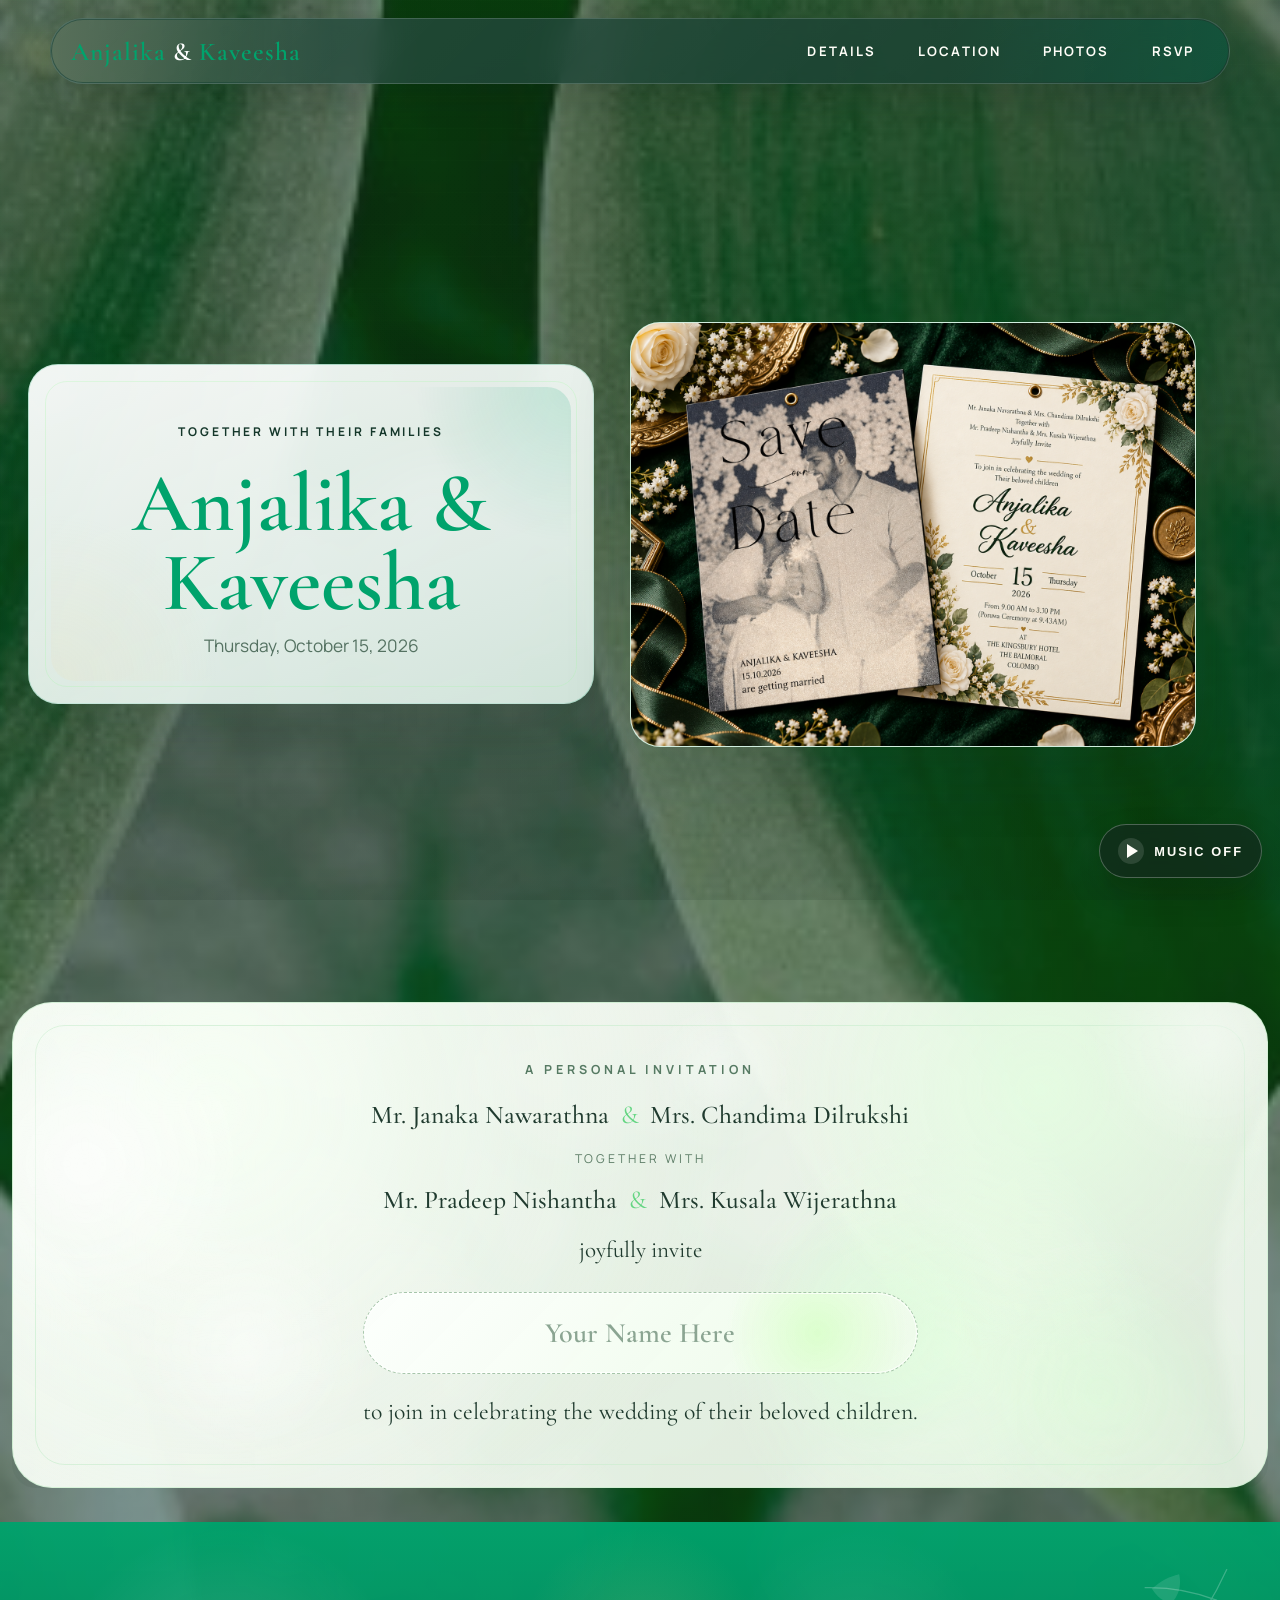
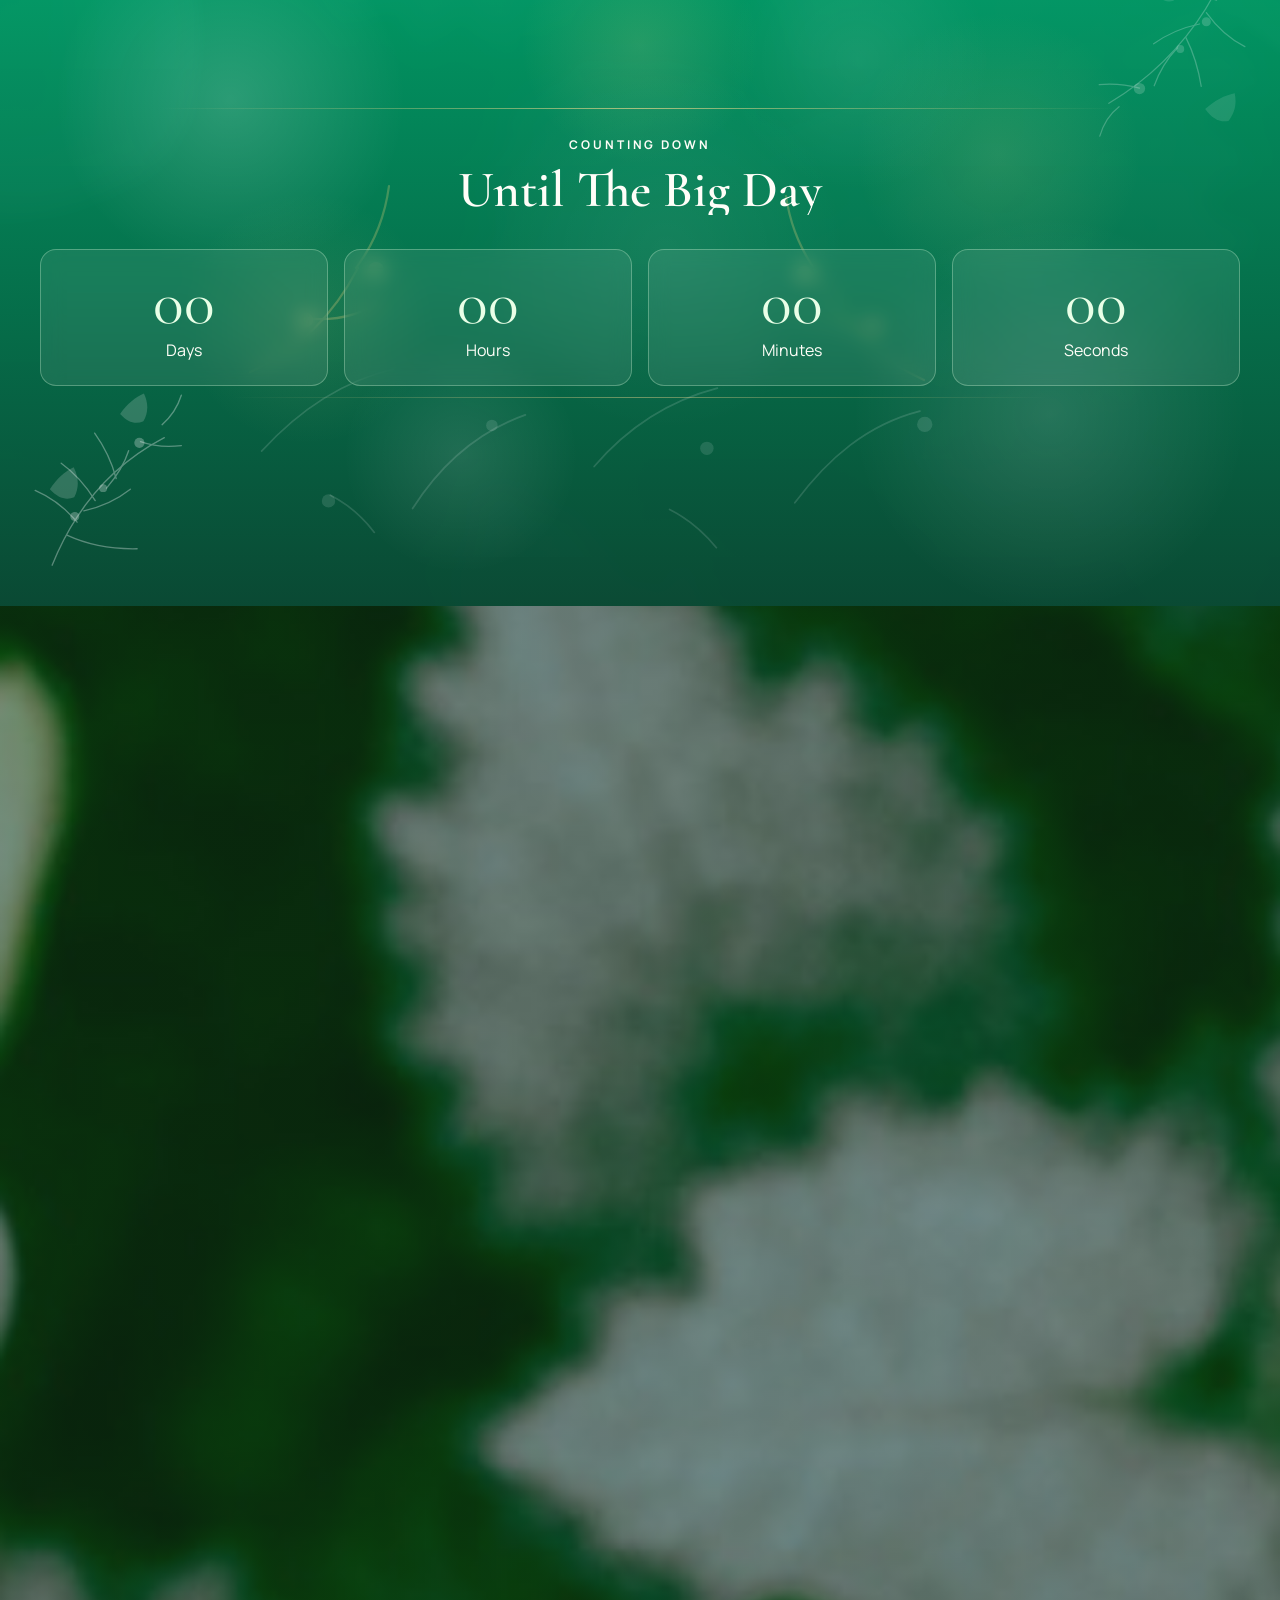
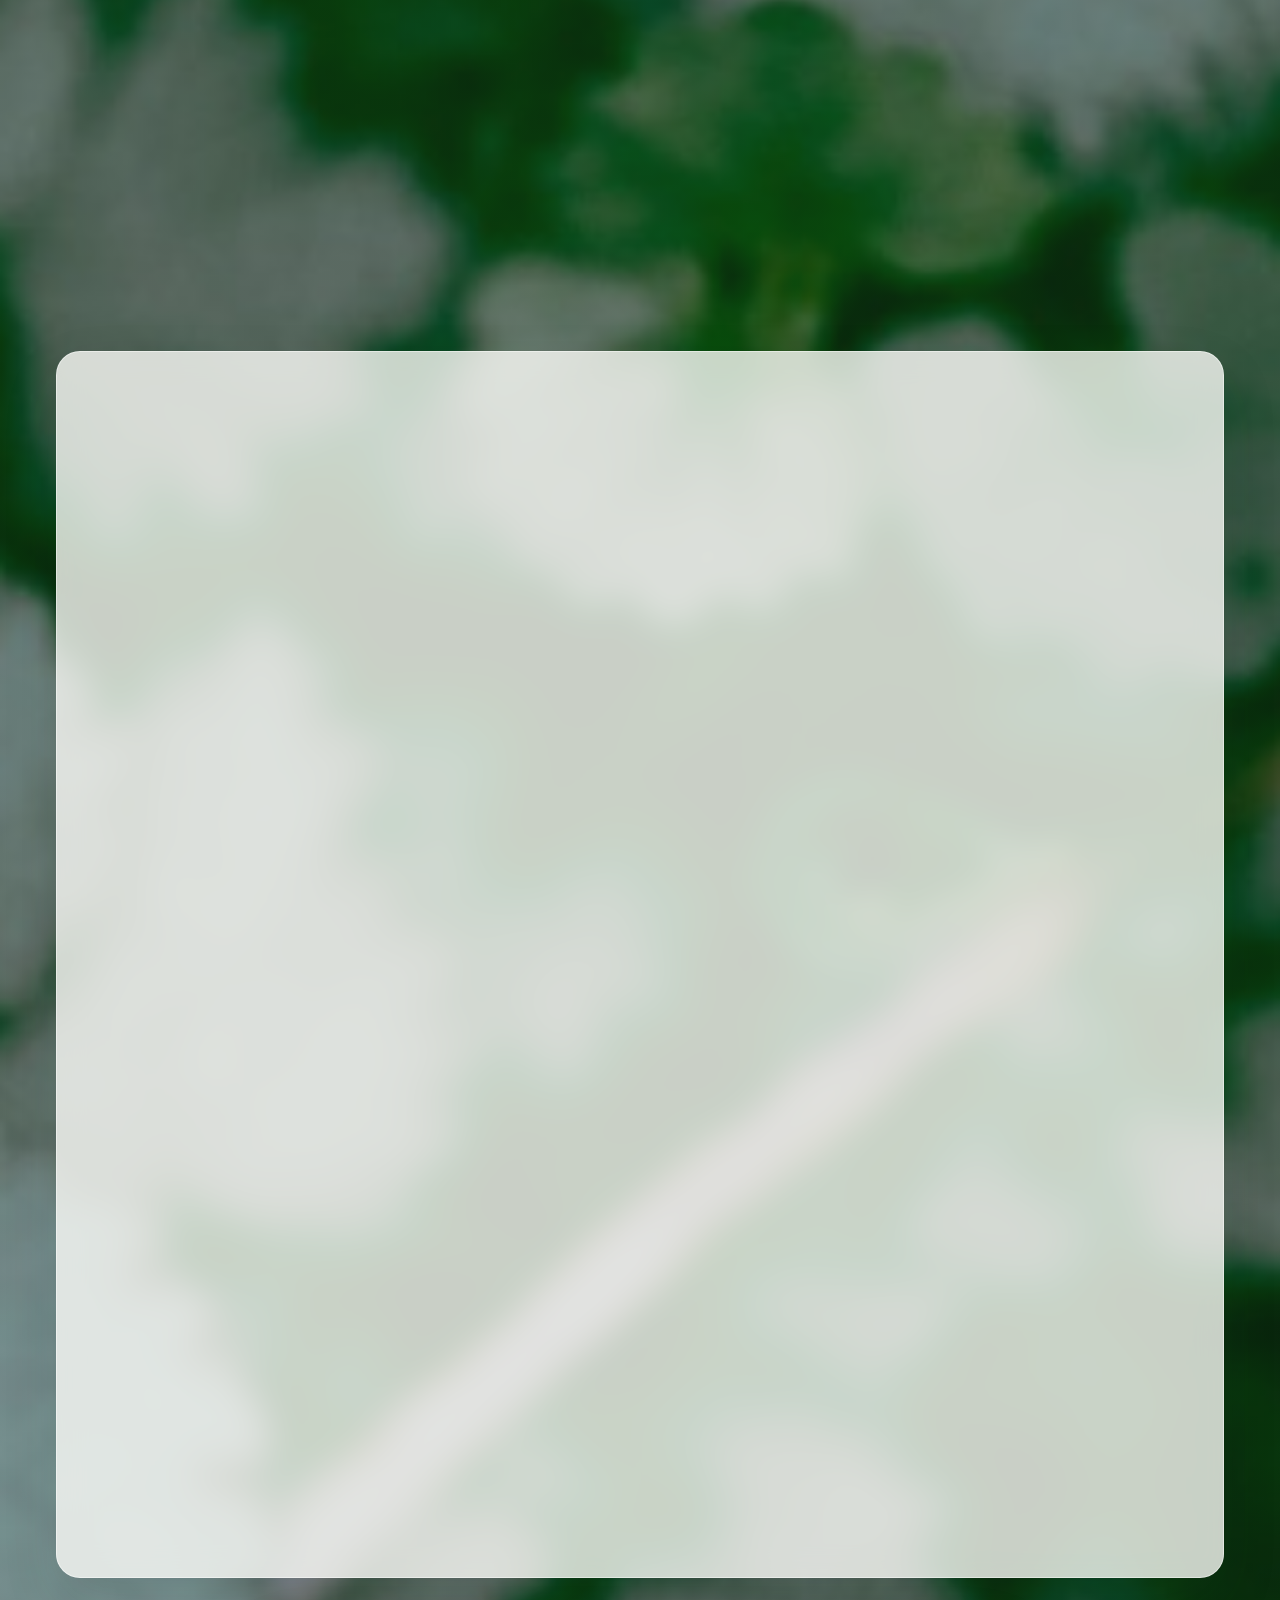
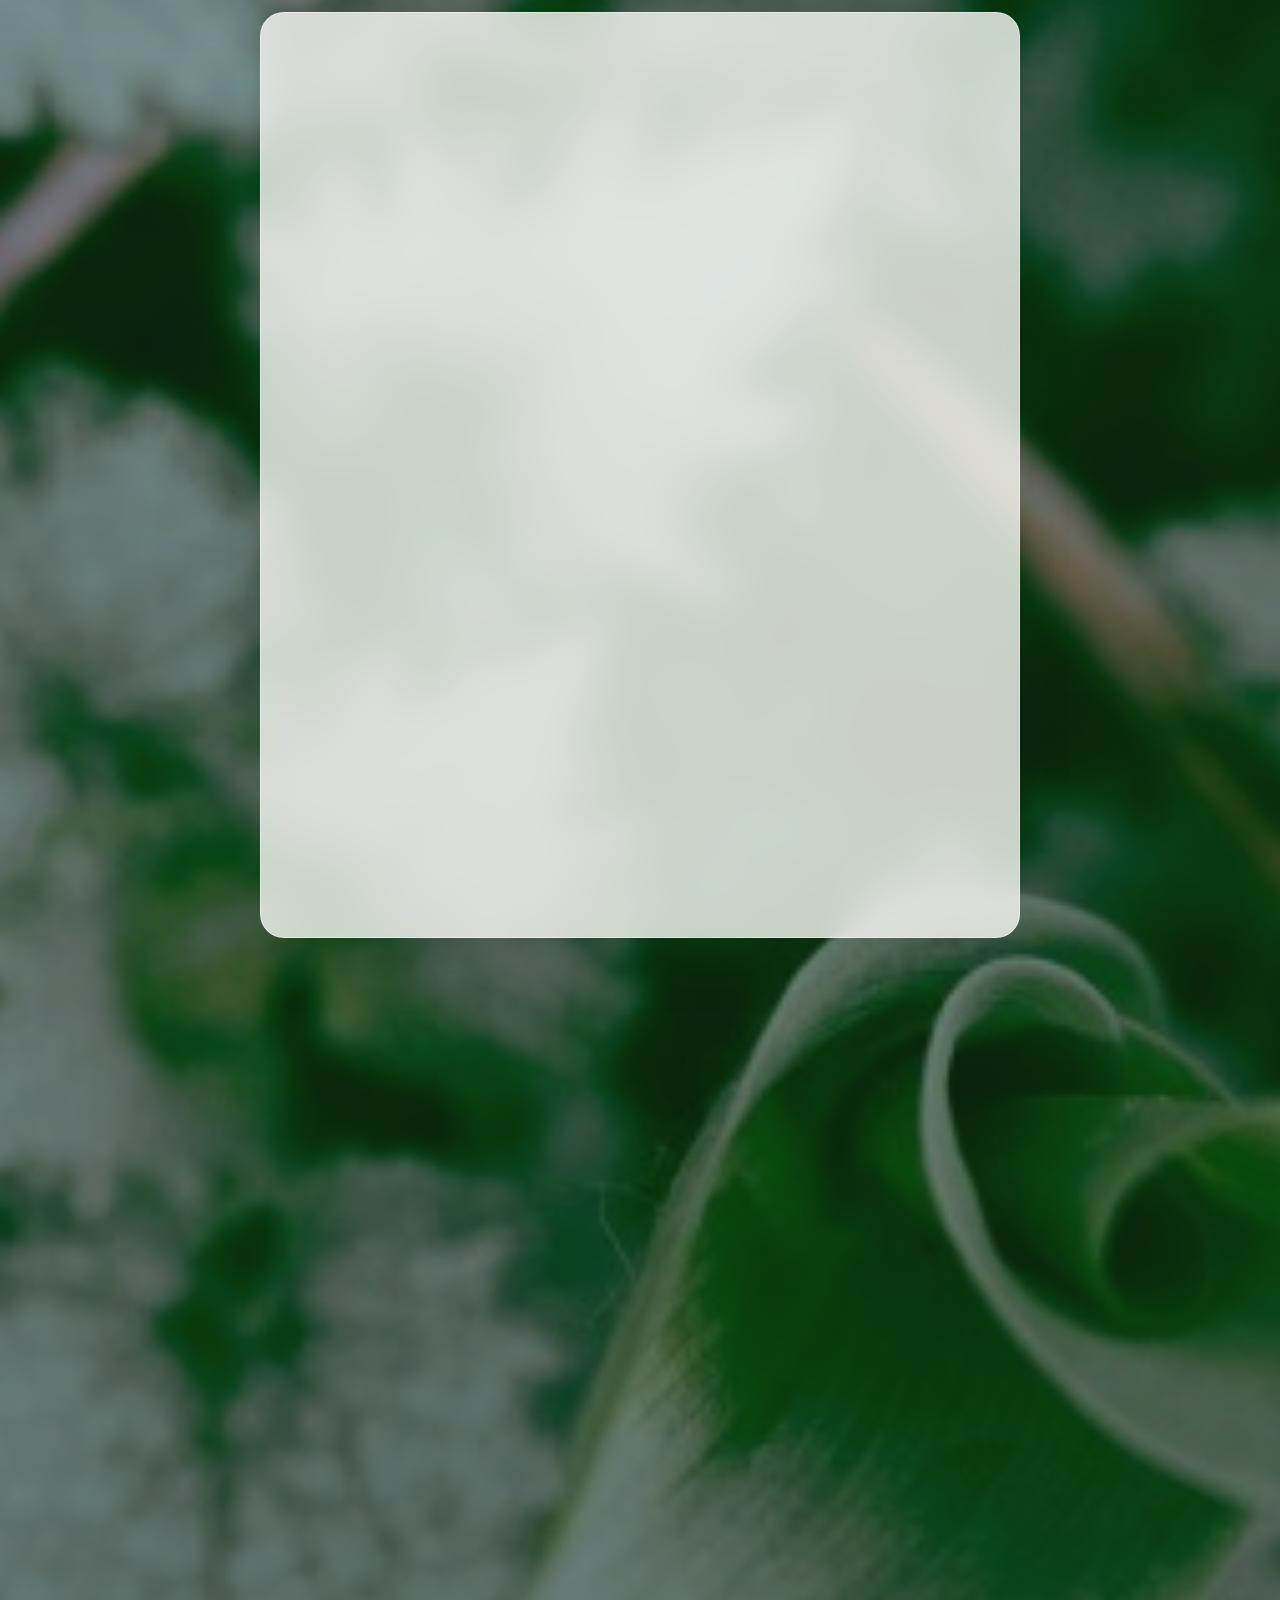
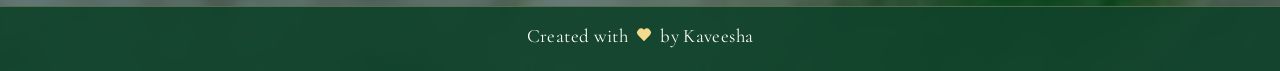
==== details.html @ 8e3ff225 "Replace top invitation card image" ====
<!DOCTYPE html>
<html lang="en">
  <head>
    <meta charset="UTF-8" />
    <meta name="viewport" content="width=device-width, initial-scale=1.0" />
    <title>Wedding Details</title>
    <meta
      name="description"
      content="Wedding invitation details including event schedule, story, gallery, and RSVP."
    />
    <link rel="preconnect" href="https://fonts.googleapis.com" />
    <link rel="preconnect" href="https://fonts.gstatic.com" crossorigin />
    <link
      href="https://fonts.googleapis.com/css2?family=Cinzel:wght@400;500;600;700&family=Cormorant+Garamond:wght@400;500;600;700&family=Manrope:wght@400;500;600;700&display=swap"
      rel="stylesheet"
    />
    <link rel="stylesheet" href="styles.css?v=20260831b" />
  </head>
  <body class="details-page">
    <div class="petal-shower" id="petal-shower" aria-hidden="true"></div>

    <audio id="wedding-music" loop preload="metadata">
      <source src="wedding-music.mp3.mp3" type="audio/mpeg" />
    </audio>

    <button class="music-toggle" id="music-toggle" type="button" aria-label="Pause wedding music" aria-pressed="true">
      <span class="music-toggle__icon" aria-hidden="true"></span>
      <span class="music-toggle__text">Music On</span>
    </button>

    <nav class="details-nav" aria-label="Wedding invitation sections">
      <a class="details-nav__brand" href="#top">Anjalika <span>&</span> Kaveesha</a>
      <div class="details-nav__links">
        <a href="#events">Details</a>
        <a href="#location">Location</a>
        <a href="#gallery">Photos</a>
        <a href="#rsvp">RSVP</a>
      </div>
    </nav>

    <div class="page-shell">
      <section class="section section--top section--split-hero is-visible" id="top">
        <div class="split-hero__content split-hero__panel">
          <p class="section-heading__label">Together with their families</p>
          <h1 class="split-hero__names">Anjalika <span>&</span> Kaveesha</h1>
          <p class="split-hero__date">Thursday, October 15, 2026</p>
        </div>
        <div class="split-hero__image-wrap split-hero__panel">
            <img
            class="split-hero__image"
            src="top-invitation-card.png"
            alt="Save-the-date and wedding invitation cards for Anjalika and Kaveesha"
            width="1200"
            height="721"
            fetchpriority="high"
            decoding="async"
          />
        </div>
      </section>

      <section class="section invitation-dedication">
        <div class="invitation-dedication__frame">
          <div class="invitation-dedication__ornament invitation-dedication__ornament--top" aria-hidden="true"></div>
          <div class="invitation-dedication__ornament invitation-dedication__ornament--bottom" aria-hidden="true"></div>

          <div class="invitation-dedication__copy">
            <p class="invitation-dedication__eyebrow">A Personal Invitation</p>
            <p class="invitation-dedication__text">
              <span class="invitation-dedication__host-line">
                <span class="invitation-dedication__hosts">Mr. Janaka Nawarathna</span>
                <span class="invitation-dedication__connector">&</span>
                <span class="invitation-dedication__hosts">Mrs. Chandima Dilrukshi</span>
              </span>
              <span class="invitation-dedication__together">together with</span>
              <span class="invitation-dedication__host-line">
                <span class="invitation-dedication__hosts">Mr. Pradeep Nishantha</span>
                <span class="invitation-dedication__connector">&</span>
                <span class="invitation-dedication__hosts">Mrs. Kusala Wijerathna</span>
              </span>
              <span class="invitation-dedication__invite-line">joyfully invite</span>
            </p>

            <div class="invitation-dedication__guest-wrap">
              <span class="invitation-dedication__guest-name" id="personalized-guest-name">Your Name Here</span>
            </div>

            <p class="invitation-dedication__text invitation-dedication__text--closing">
              to join in celebrating the wedding of their beloved children.
            </p>
          </div>

          <div class="invitation-dedication__tool" id="guest-link-tool" hidden>
            <div class="invitation-dedication__tool-head">
              <span class="invitation-dedication__tool-mark" aria-hidden="true"></span>
              <label class="invitation-dedication__label" for="guest-link-name">Guest name for this link</label>
            </div>
            <p class="invitation-dedication__tool-intro">
              Create one guest link at a time. Each person can receive a different private link with only their own name showing.
            </p>
            <div class="invitation-dedication__tool-tags" aria-hidden="true">
              <span class="invitation-dedication__tool-tag">Private link</span>
              <span class="invitation-dedication__tool-tag">One guest at a time</span>
            </div>
            <div class="invitation-dedication__controls">
              <input
                class="invitation-dedication__input"
                id="guest-link-name"
                name="guest-link-name"
                type="text"
                placeholder="Type guest name"
                autocomplete="off"
              />
              <button class="button button--primary invitation-dedication__button" id="copy-guest-message" type="button">
                Copy Invitation Message
              </button>
              <button class="button button--secondary invitation-dedication__button" id="copy-guest-link" type="button">
                Copy Link Only
              </button>
            </div>
            <p class="invitation-dedication__hint">
              Type a guest name, then use Copy Invitation Message to copy the full ready-to-send message with their personal link.
            </p>
            <div class="invitation-dedication__message-preview">
              <label class="invitation-dedication__preview-label" for="guest-message-preview">Message preview</label>
              <textarea
                class="invitation-dedication__preview"
                id="guest-message-preview"
                readonly
                aria-label="Personalized invitation message preview"
              ></textarea>
            </div>
            <p class="invitation-dedication__status" id="guest-link-status" aria-live="polite"></p>
          </div>
        </div>
      </section>

      <section class="countdown" aria-labelledby="countdown-title">
        <div class="countdown__inner">
          <div class="section-heading section-heading--light">
            <p class="section-heading__label">Counting Down</p>
            <h2 id="countdown-title">Until The Big Day</h2>
          </div>
          <div class="countdown__grid" id="countdown" aria-live="polite">
            <div class="countdown__item">
              <span class="countdown__value" data-unit="days">00</span>
              <span class="countdown__label">Days</span>
            </div>
            <div class="countdown__item">
              <span class="countdown__value" data-unit="hours">00</span>
              <span class="countdown__label">Hours</span>
            </div>
            <div class="countdown__item">
              <span class="countdown__value" data-unit="minutes">00</span>
              <span class="countdown__label">Minutes</span>
            </div>
            <div class="countdown__item">
              <span class="countdown__value" data-unit="seconds">00</span>
              <span class="countdown__label">Seconds</span>
            </div>
          </div>
        </div>
      </section>

      <main>
        <section class="section details-spotlight" id="events">
          <div class="details-spotlight__inner">
            <h2 class="details-spotlight__title"><span>The</span> Details</h2>
            <div class="details-spotlight__ornament" aria-hidden="true">
              <span></span>
            </div>
            <div class="details-spotlight__shape">
              <div class="details-spotlight__icon" aria-hidden="true"><span></span><span></span></div>
              <p class="details-spotlight__label">Poruwa Ceremony</p>
              <p class="details-spotlight__time">9.43 am</p>
              <div class="details-spotlight__divider" aria-hidden="true"></div>
              <p class="details-spotlight__venue">Kingsbury Hotel</p>
            </div>
          </div>
        </section>

        <section class="section save-date" aria-labelledby="save-date-title">
          <details class="save-date__card" open>
            <summary class="save-date__summary">
              <div class="save-date__summary-main">
                <span class="save-date__summary-icon" aria-hidden="true"><span></span></span>
                <div>
                  <h2 class="save-date__title" id="save-date-title">Save Our Date</h2>
                  <p class="save-date__subtitle">Add the wedding to your calendar</p>
                </div>
              </div>
              <span class="save-date__caret" aria-hidden="true"></span>
            </summary>
            <div class="save-date__links">
              <a
                class="save-date__link"
                href="https://calendar.google.com/calendar/render?action=TEMPLATE&text=Anjalika+%26+Kaveesha+Wedding+-+Poruwa+Ceremony&dates=20261015T041300Z%2F20261015T061300Z&details=Poruwa+Ceremony+for+Anjalika+%26+Kaveesha&location=The+Kingsbury+Hotel%2C+Colombo"
                target="_blank"
                rel="noreferrer"
              >
                <span class="save-date__link-text">Google Calendar</span>
                <span class="save-date__arrow" aria-hidden="true"></span>
              </a>
              <a class="save-date__link" href="wedding-invitation.ics" download>
                <span class="save-date__link-text">Apple Calendar / Outlook</span>
                <span class="save-date__arrow" aria-hidden="true"></span>
              </a>
            </div>
          </details>
        </section>

        <section class="section location-section" id="location">
          <div class="location-section__inner">
            <p class="location-section__eyebrow">How To Find Us</p>
            <h2 class="location-section__title"><span>The</span> Location</h2>
            <div class="location-section__ornament" aria-hidden="true"><span></span></div>
            <div class="location-section__grid">
              <article class="location-card">
                <div class="location-card__icon" aria-hidden="true"></div>
                <div class="location-card__content">
                  <p class="location-card__label">Venue</p>
                  <h3 class="location-card__name">The Kingsbury Hotel</h3>
                  <p class="location-card__address">48 Janadhipathi Mawatha, Colombo 00100, Sri Lanka</p>
                </div>
              </article>
              <div class="location-map">
                <iframe
                  title="The Kingsbury Hotel map"
                  src="https://www.google.com/maps?q=The+Kingsbury+Hotel+Colombo&z=15&output=embed"
                  loading="lazy"
                  referrerpolicy="no-referrer-when-downgrade"
                ></iframe>
              </div>
            </div>
            <div class="location-section__actions">
              <a class="location-section__button" href="https://maps.google.com/?q=The+Kingsbury+Hotel+Colombo" target="_blank" rel="noreferrer">Open In Maps</a>
            </div>
          </div>
        </section>

        <section class="section gallery" id="gallery">
          <div class="section-heading">
            <p class="section-heading__label">Photo Moments</p>
            <h2>Memories We Love</h2>
          </div>
          <div class="gallery-slider" data-gallery-slider role="region" aria-roledescription="carousel" aria-label="Memories We Love">
            <div class="gallery-slider__viewport" tabindex="0" role="button" aria-label="Next photo. Swipe or drag to browse, or use the arrow keys.">
              <div class="gallery-slider__track" data-gallery-track>
                <figure class="gallery-slide is-active">
                  <img class="gallery-slide__image" draggable="false" src="slideshow-01-proposal.jpeg" alt="The couple at their proposal beneath a flower arch" loading="lazy" decoding="async" />
                </figure>
                <figure class="gallery-slide">
                  <img class="gallery-slide__image" draggable="false" src="slideshow-02-proposal.jpeg" alt="The couple embracing beneath a flower arch" loading="lazy" decoding="async" />
                </figure>
                <figure class="gallery-slide">
                  <img class="gallery-slide__image" draggable="false" src="slideshow-03-car.jpeg" alt="The couple holding a wedding newspaper beside a sports car" loading="lazy" decoding="async" />
                </figure>
                <figure class="gallery-slide">
                  <img class="gallery-slide__image" draggable="false" src="slideshow-04-car.jpeg" alt="The couple walking together in front of a sports car" loading="lazy" decoding="async" />
                </figure>
                <figure class="gallery-slide">
                  <img class="gallery-slide__image" draggable="false" src="slideshow-05-car.jpeg" alt="The couple beside a sports car by the waterfront" loading="lazy" decoding="async" />
                </figure>
                <figure class="gallery-slide">
                  <img class="gallery-slide__image" draggable="false" src="slideshow-06-car.jpeg" alt="The couple posing beside a sports car with its doors open" loading="lazy" decoding="async" />
                </figure>
                <figure class="gallery-slide">
                  <img class="gallery-slide__image" draggable="false" src="slideshow-07-car.jpeg" alt="The couple reading their wedding newspaper in front of a sports car" loading="lazy" decoding="async" />
                </figure>
                <figure class="gallery-slide">
                  <img class="gallery-slide__image" draggable="false" src="slideshow-08-car.jpeg" alt="The couple posing in front of a sports car" loading="lazy" decoding="async" />
                </figure>
                <figure class="gallery-slide">
                  <img class="gallery-slide__image" draggable="false" src="slideshow-09-car.jpeg" alt="The couple walking hand in hand beside a sports car" loading="lazy" decoding="async" />
                </figure>
                <figure class="gallery-slide">
                  <img class="gallery-slide__image" draggable="false" src="slideshow-10-beach.jpeg" alt="The couple embracing on the beach" loading="lazy" decoding="async" />
                </figure>
                <figure class="gallery-slide">
                  <img class="gallery-slide__image" draggable="false" src="slideshow-11-beach.jpeg" alt="The couple relaxing together at a beach picnic" loading="lazy" decoding="async" />
                </figure>
                <figure class="gallery-slide">
                  <img class="gallery-slide__image" draggable="false" src="slideshow-12-beach.jpeg" alt="The couple holding sparklers on the beach at night" loading="lazy" decoding="async" />
                </figure>
                <figure class="gallery-slide">
                  <img class="gallery-slide__image" draggable="false" src="slideshow-13-beach.jpeg" alt="The couple holding sparklers together at night" loading="lazy" decoding="async" />
                </figure>
                <figure class="gallery-slide">
                  <img class="gallery-slide__image" draggable="false" src="slideshow-14-beach.jpeg" alt="The couple smiling beside the sea" loading="lazy" decoding="async" />
                </figure>
                <figure class="gallery-slide">
                  <img class="gallery-slide__image" draggable="false" src="slideshow-15-beach.jpeg" alt="The couple sharing a kiss with sparklers" loading="lazy" decoding="async" />
                </figure>
                <figure class="gallery-slide">
                  <img class="gallery-slide__image" draggable="false" src="slideshow-16-beach.jpeg" alt="The couple relaxing together at a beach picnic" loading="lazy" decoding="async" />
                </figure>
                <figure class="gallery-slide">
                  <img class="gallery-slide__image" draggable="false" src="slideshow-17-beach.jpeg" alt="The couple holding sparklers on the beach at night" loading="lazy" decoding="async" />
                </figure>
                <figure class="gallery-slide">
                  <img class="gallery-slide__image" draggable="false" src="slideshow-18-beach.jpeg" alt="The couple holding sparklers together at night" loading="lazy" decoding="async" />
                </figure>
                <figure class="gallery-slide">
                  <img class="gallery-slide__image" draggable="false" src="slideshow-19-beach.jpeg" alt="The couple sharing a kiss with sparklers" loading="lazy" decoding="async" />
                </figure>
              </div>
            </div>
            <button class="gallery-slider__playback" type="button" data-gallery-playback>Pause slideshow</button>
            <div class="gallery-slider__dots" aria-label="Slideshow navigation">
              <button class="gallery-slider__dot is-active" type="button" aria-label="Go to photo 1" aria-current="true" data-gallery-dot="0"></button>
              <button class="gallery-slider__dot" type="button" aria-label="Go to photo 2" data-gallery-dot="1"></button>
              <button class="gallery-slider__dot" type="button" aria-label="Go to photo 3" data-gallery-dot="2"></button>
              <button class="gallery-slider__dot" type="button" aria-label="Go to photo 4" data-gallery-dot="3"></button>
              <button class="gallery-slider__dot" type="button" aria-label="Go to photo 5" data-gallery-dot="4"></button>
              <button class="gallery-slider__dot" type="button" aria-label="Go to photo 6" data-gallery-dot="5"></button>
              <button class="gallery-slider__dot" type="button" aria-label="Go to photo 7" data-gallery-dot="6"></button>
              <button class="gallery-slider__dot" type="button" aria-label="Go to photo 8" data-gallery-dot="7"></button>
              <button class="gallery-slider__dot" type="button" aria-label="Go to photo 9" data-gallery-dot="8"></button>
              <button class="gallery-slider__dot" type="button" aria-label="Go to photo 10" data-gallery-dot="9"></button>
              <button class="gallery-slider__dot" type="button" aria-label="Go to photo 11" data-gallery-dot="10"></button>
              <button class="gallery-slider__dot" type="button" aria-label="Go to photo 12" data-gallery-dot="11"></button>
              <button class="gallery-slider__dot" type="button" aria-label="Go to photo 13" data-gallery-dot="12"></button>
              <button class="gallery-slider__dot" type="button" aria-label="Go to photo 14" data-gallery-dot="13"></button>
              <button class="gallery-slider__dot" type="button" aria-label="Go to photo 15" data-gallery-dot="14"></button>
              <button class="gallery-slider__dot" type="button" aria-label="Go to photo 16" data-gallery-dot="15"></button>
              <button class="gallery-slider__dot" type="button" aria-label="Go to photo 17" data-gallery-dot="16"></button>
              <button class="gallery-slider__dot" type="button" aria-label="Go to photo 18" data-gallery-dot="17"></button>
              <button class="gallery-slider__dot" type="button" aria-label="Go to photo 19" data-gallery-dot="18"></button>
            </div>
          </div>
        </section>

        <section class="section rsvp" id="rsvp">
          <div class="section-heading">
            <p class="section-heading__label">RSVP</p>
            <h2>Will You Be There?</h2>
          </div>
          <p class="rsvp__text">
            Kindly RSVP by <strong>24th</strong> September 2026 to confirm your attendance. Your response will be
            sent to our RSVP inbox.
          </p>
          <form class="rsvp-form" id="rsvp-form">
            <div class="rsvp-form__field">
              <label class="rsvp-form__label" for="guest-name">Your Name</label>
              <input class="rsvp-form__input" id="guest-name" name="name" type="text" inputmode="text" autocomplete="name" pattern="[A-Za-z\s'.-]+" required />
            </div>

            <fieldset class="rsvp-form__field rsvp-form__field--choice">
              <legend class="rsvp-form__label">Will you attend?</legend>
              <div class="rsvp-form__choices">
                <label class="rsvp-form__choice">
                  <input type="radio" name="attendance" value="Yes" required />
                  <span>Yes, I will attend</span>
                </label>
                <label class="rsvp-form__choice">
                  <input type="radio" name="attendance" value="No" />
                  <span>No, I cannot attend</span>
                </label>
              </div>
            </fieldset>

            <div class="rsvp-form__field">
              <label class="rsvp-form__label" for="guest-phone">Phone Number</label>
              <input class="rsvp-form__input" id="guest-phone" name="phone" type="number" inputmode="numeric" />
            </div>

            <div class="rsvp-form__field">
              <label class="rsvp-form__label" for="guest-note">Message</label>
              <textarea class="rsvp-form__input rsvp-form__textarea" id="guest-note" name="message" rows="4"></textarea>
            </div>

            <div class="rsvp__actions">
              <button class="button button--primary" type="submit">Send RSVP</button>
              <a class="button button--secondary" href="https://maps.google.com/?q=The+Kingsbury+Hotel+Colombo">View Location</a>
            </div>

            <p class="rsvp-form__status" id="rsvp-status" aria-live="polite"></p>
          </form>
        </section>

        <section class="section final-note" id="thank-you">
          <div class="final-note__card">
            <div class="final-note__heart" aria-hidden="true"></div>
            <h2 class="final-note__title">Thank you</h2>
            <p class="final-note__subtitle">we cannot wait to celebrate with you</p>
            <p class="final-note__text">See you on the big day.</p>
            <p class="final-note__text final-note__text--soft">
              Come back nearer the day, your table will appear right here once the hosts finalise the seating.
            </p>
          </div>
        </section>
      </main>
    </div>

    <footer class="site-footer">
      <p class="site-footer__text">Created with <span class="site-footer__heart" aria-hidden="true"></span> by Kaveesha</p>
    </footer>

    <script src="script.js?v=20260831b"></script>
  </body>
</html>
---- styles.css ----
:root {
  --bg: #eef8f1;
  --surface: rgba(250, 255, 251, 0.88);
  --surface-strong: #fdfffd;
  --text: #14372a;
  --muted: #557262;
  --accent: #00a36c;
  --accent-deep: #007c52;
  --green: #00a36c;
  --green-soft: #d7f4e8;
  --gold-soft: #f3ddad;
  --line: rgba(20, 55, 42, 0.12);
  --shadow: 0 26px 72px rgba(21, 60, 44, 0.12);
  --radius-lg: 32px;
  --radius-md: 24px;
  --radius-sm: 16px;
}

* {
  box-sizing: border-box;
}

html {
  scroll-behavior: smooth;
}

body {
  margin: 0;
  font-family: "Manrope", sans-serif;
  color: var(--text);
  background:
    radial-gradient(circle at top, rgba(255, 255, 255, 0.92), transparent 30%),
    linear-gradient(180deg, #f8fffb 0%, #e2f5ea 42%, #eef8f1 100%);
}

body.landing-page {
  min-height: 100svh;
  overflow: hidden;
}

.details-page {
  background:
    linear-gradient(rgba(26, 63, 38, 0.34), rgba(18, 42, 26, 0.46)),
    url("details-background-optimized.jpg") center center / cover no-repeat;
}

img {
  max-width: 100%;
  height: auto;
}

body::before {
  content: "";
  position: fixed;
  inset: 0;
  pointer-events: none;
  background-image:
    linear-gradient(rgba(152, 251, 152, 0.08) 1px, transparent 1px),
    linear-gradient(90deg, rgba(49, 95, 68, 0.05) 1px, transparent 1px);
  background-size: 32px 32px;
  mask-image: linear-gradient(180deg, rgba(0, 0, 0, 0.2), rgba(0, 0, 0, 0));
}

.details-page::after {
  content: "";
  position: fixed;
  inset: 0;
  pointer-events: none;
  background: linear-gradient(180deg, rgba(12, 24, 18, 0.18), rgba(12, 24, 18, 0.1));
  z-index: 0;
}

.invitation-transition {
  position: absolute;
  inset: 0;
  pointer-events: none;
  overflow: hidden;
  z-index: 4;
  background:
    radial-gradient(circle at 50% 76%, rgba(255, 241, 214, 0.18), transparent 18%),
    radial-gradient(circle at 18% 18%, rgba(197, 229, 255, 0.16), transparent 30%),
    radial-gradient(circle at 82% 14%, rgba(158, 210, 255, 0.14), transparent 28%),
    linear-gradient(180deg, rgba(255, 255, 255, 0.03), rgba(183, 214, 241, 0.16));
}

.invitation-transition[hidden] {
  display: none;
}

.invitation-transition.is-active {
  animation: invitationTransitionGlow 1.5s ease-out both;
}

.invitation-transition__bloom {
  position: absolute;
  border-radius: 999px;
  opacity: 0;
  transform: translate(-50%, -50%) scale(0.25);
  background:
    radial-gradient(circle, rgba(255, 255, 255, 0.92) 0%, rgba(254, 237, 198, 0.65) 22%, rgba(174, 217, 255, 0.38) 48%, rgba(132, 191, 245, 0.14) 68%, transparent 100%);
  box-shadow: 0 0 24px rgba(255, 236, 203, 0.18);
  mix-blend-mode: screen;
  animation: invitationBloom 1.2s cubic-bezier(0.2, 0.72, 0.2, 1) forwards;
}

.invitation-transition__sparkle {
  position: absolute;
  border-radius: 999px;
  opacity: 0;
  transform: translate(-50%, -50%) scale(0.4);
  background:
    radial-gradient(circle, rgba(255, 255, 255, 0.98) 0%, rgba(234, 246, 255, 0.9) 34%, rgba(170, 217, 255, 0.32) 72%, transparent 100%);
  box-shadow:
    0 0 12px rgba(255, 255, 255, 0.55),
    0 0 20px rgba(169, 214, 255, 0.32);
  animation: invitationSparkle 1.18s cubic-bezier(0.22, 0.74, 0.28, 1) forwards;
}

.invitation-transition__sparkle::before,
.invitation-transition__sparkle::after {
  content: "";
  position: absolute;
  left: 50%;
  top: 50%;
  border-radius: 999px;
  background: rgba(255, 255, 255, 0.86);
  transform: translate(-50%, -50%);
}

.invitation-transition__sparkle::before {
  width: 180%;
  height: 18%;
}

.invitation-transition__sparkle::after {
  width: 18%;
  height: 180%;
}

.page-shell {
  position: relative;
  width: 100%;
  padding: 0 0 80px;
  z-index: 1;
}

.page-shell--landing {
  min-height: 100svh;
  display: grid;
  padding-bottom: 0;
  overflow: hidden;
}

main {
  padding: 0 20px;
}

.hero,
.section,
.save-date {
  width: min(100% - 84px, 760px);
  margin: 30px auto 0;
  padding: 0;
  border: 0;
  border-radius: 0;
  background: transparent;
  box-shadow: none;
  backdrop-filter: none;
}

.section.save-date {
  width: min(100% - 84px, 760px);
  margin: 30px auto 0;
  padding: 0;
  border: 0;
  border-radius: 0;
  background: transparent;
  box-shadow: none;
  backdrop-filter: none;
}

.save-date__card {
  max-width: 560px;
  margin: 0 auto;
  padding: 0;
  border: 1px solid rgba(212, 187, 120, 0.72);
  border-radius: 28px;
  background: rgba(255, 252, 246, 0.94);
  box-shadow: 0 16px 36px rgba(48, 63, 49, 0.08);
}

.save-date__card summary {
  list-style: none;
}

.save-date__card summary::-webkit-details-marker {
  display: none;
}

.save-date__summary {
  display: grid;
  grid-template-columns: 1fr auto;
  gap: 16px;
  align-items: center;
  padding: 22px;
  cursor: pointer;
}

.save-date__title {
  margin: 0;
  font-family: "Cormorant Garamond", serif;
  font-size: clamp(1.7rem, 3vw, 2.3rem);
  font-weight: 500;
  color: #4f6857;
}

.save-date__subtitle {
  margin: 2px 0 0;
  font-family: "Cormorant Garamond", serif;
  font-size: 1rem;
  color: rgba(90, 92, 84, 0.88);
}

.save-date__caret {
  display: grid;
  place-items: center;
  width: 40px;
  height: 40px;
  border-radius: 50%;
  background: rgba(79, 104, 87, 0.08);
  color: #4f6857;
  font-size: 1.2rem;
  line-height: 1;
  transition: transform 180ms ease;
}

.save-date__card[open] .save-date__caret {
  transform: rotate(0deg);
}

.save-date__card:not([open]) .save-date__caret {
  transform: rotate(180deg);
}

.save-date__links {
  display: grid;
  gap: 12px;
  padding: 0 22px 22px;
}

.save-date__link {
  display: grid;
  grid-template-columns: 1fr auto;
  gap: 16px;
  align-items: center;
  min-height: 72px;
  padding: 0 18px;
  border: 1px solid rgba(212, 187, 120, 0.56);
  border-radius: 18px;
  background: rgba(255, 255, 255, 0.92);
  color: #4f6857;
  text-decoration: none;
}

.save-date__link:hover {
  transform: translateY(-2px);
  box-shadow: 0 12px 26px rgba(48, 63, 49, 0.08);
}

.save-date__link-text {
  font-family: "Cormorant Garamond", serif;
  font-size: clamp(1.2rem, 2.8vw, 1.8rem);
}

.save-date__arrow {
  font-size: 1.8rem;
  line-height: 1;
  color: rgba(79, 104, 87, 0.6);
}
.story__panel {
  position: relative;
  overflow: hidden;
  border: 1px solid var(--line);
  box-shadow: var(--shadow);
}

.details-spotlight {
  width: min(100% - 84px, 760px);
  margin: 34px auto 0;
  padding: 12px 6px 0;
  background: transparent;
  border: 0;
  box-shadow: none;
  backdrop-filter: none;
}

.section.details-spotlight {
  width: min(100% - 84px, 760px);
  margin: 34px auto 0;
  padding: 12px 6px 0;
  border: 0;
  border-radius: 0;
  background: transparent;
  box-shadow: none;
  backdrop-filter: none;
}

.details-spotlight__inner {
  max-width: 540px;
  margin: 0 auto;
  text-align: center;
}

.details-spotlight__title {
  margin: 0;
  font-family: "Cinzel", serif;
  font-size: clamp(2rem, 4.8vw, 3.2rem);
  font-weight: 500;
  text-transform: uppercase;
  letter-spacing: 0.12em;
  color: var(--accent);
}

.details-spotlight__title span {
  color: var(--green);
}

.details-spotlight__ornament {
  display: flex;
  align-items: center;
  justify-content: center;
  gap: 14px;
  margin: 12px auto 18px;
  color: rgba(199, 166, 75, 0.92);
}

.details-spotlight__ornament::before,
.details-spotlight__ornament::after {
  content: "";
  width: 56px;
  height: 1px;
  background: rgba(199, 166, 75, 0.72);
}

.details-spotlight__ornament span {
  width: 8px;
  height: 8px;
  background: rgba(199, 166, 75, 0.92);
  transform: rotate(45deg);
}

.details-spotlight__shape {
  position: relative;
  max-width: 340px;
  margin: 0 auto;
  padding: 50px 20px 28px;
  border: 1px solid rgba(212, 187, 120, 0.72);
  border-radius: 280px 280px 10px 10px;
  background: #ffffff;
  box-shadow: none;
}

.details-spotlight__icon {
  position: relative;
  display: grid;
  place-items: center;
  width: 54px;
  height: 54px;
  margin: 0 auto 18px;
  border: 0;
  border-radius: 50%;
}

.details-spotlight__icon span {
  position: absolute;
  width: 14px;
  height: 14px;
  border: 1.8px solid #4f6857;
  border-radius: 50%;
}

.details-spotlight__icon span:first-child {
  transform: translateX(-5px);
}

.details-spotlight__icon span:last-child {
  transform: translateX(5px);
}

.details-spotlight__label,
.details-spotlight__time,
.details-spotlight__venue {
  margin: 0;
}

.details-spotlight__label {
  font-family: "Cinzel", serif;
  font-size: clamp(0.95rem, 2vw, 1.15rem);
  letter-spacing: 0.12em;
  text-transform: uppercase;
  color: #4f6857;
}

.details-spotlight__time {
  margin-top: 10px;
  font-family: "Cormorant Garamond", serif;
  font-size: clamp(1.75rem, 3.8vw, 2.45rem);
  font-weight: 500;
  letter-spacing: 0.01em;
  color: #30352f;
}

.details-spotlight__divider {
  width: 44px;
  height: 1px;
  margin: 16px auto 14px;
  background: rgba(199, 166, 75, 0.8);
}

.details-spotlight__venue {
  font-family: "Cormorant Garamond", serif;
  font-size: clamp(0.95rem, 2vw, 1.15rem);
  letter-spacing: 0.02em;
  color: rgba(90, 92, 84, 0.9);
}

.save-date {
  width: min(100% - 84px, 760px);
  margin: 30px auto 0;
  padding: 0;
  border: 0;
  border-radius: 0;
  background: transparent;
  box-shadow: none;
  backdrop-filter: none;
}

.section.save-date {
  width: min(100% - 84px, 760px);
  margin: 30px auto 0;
  padding: 0;
  border: 0;
  border-radius: 0;
  background: transparent;
  box-shadow: none;
  backdrop-filter: none;
}

.save-date__card {
  max-width: 560px;
  margin: 0 auto;
  padding: 0;
  border: 1px solid rgba(212, 187, 120, 0.72);
  border-radius: 28px;
  background: rgba(255, 252, 246, 0.94);
  box-shadow: 0 16px 36px rgba(48, 63, 49, 0.08);
}

.save-date__card summary {
  list-style: none;
}

.save-date__card summary::-webkit-details-marker {
  display: none;
}

.save-date__summary {
  display: grid;
  grid-template-columns: 1fr auto;
  gap: 16px;
  align-items: center;
  padding: 22px;
  cursor: pointer;
}

.save-date__title {
  margin: 0;
  font-family: "Cormorant Garamond", serif;
  font-size: clamp(1.7rem, 3vw, 2.3rem);
  font-weight: 500;
  color: #4f6857;
}

.save-date__subtitle {
  margin: 2px 0 0;
  font-family: "Cormorant Garamond", serif;
  font-size: 1rem;
  color: rgba(90, 92, 84, 0.88);
}

.save-date__caret {
  display: grid;
  place-items: center;
  width: 40px;
  height: 40px;
  border-radius: 50%;
  background: rgba(79, 104, 87, 0.08);
  color: #4f6857;
  font-size: 1.2rem;
  line-height: 1;
  transition: transform 180ms ease;
}

.save-date__card[open] .save-date__caret {
  transform: rotate(0deg);
}

.save-date__card:not([open]) .save-date__caret {
  transform: rotate(180deg);
}

.save-date__links {
  display: grid;
  gap: 12px;
  padding: 0 22px 22px;
}

.save-date__link {
  display: grid;
  grid-template-columns: 1fr auto;
  gap: 16px;
  align-items: center;
  min-height: 72px;
  padding: 0 18px;
  border: 1px solid rgba(212, 187, 120, 0.56);
  border-radius: 18px;
  background: rgba(255, 255, 255, 0.92);
  color: #4f6857;
  text-decoration: none;
}

.save-date__link:hover {
  transform: translateY(-2px);
  box-shadow: 0 12px 26px rgba(48, 63, 49, 0.08);
}

.save-date__link-text {
  font-family: "Cormorant Garamond", serif;
  font-size: clamp(1.2rem, 2.8vw, 1.8rem);
}

.save-date__arrow {
  font-size: 1.8rem;
  line-height: 1;
  color: rgba(79, 104, 87, 0.6);
}
.story__panel {
  position: relative;
  overflow: hidden;
  border: 1px solid var(--line);
  box-shadow: var(--shadow);
}

.hero {
  min-height: 100svh;
  display: grid;
  place-items: center;
  padding: 32px 20px;
  background:
    linear-gradient(rgba(17, 53, 35, 0.3), rgba(17, 53, 35, 0.45)),
    url("https://images.unsplash.com/photo-1511285560929-80b456fea0bc?auto=format&fit=crop&w=1600&q=80") center/cover;
  isolation: isolate;
}

.hero--landing {
  margin-bottom: 0;
  border-radius: 0;
  border-inline: 0;
  padding: 24px 18px;
  background:
    radial-gradient(circle at top, rgba(220, 255, 236, 0.3), transparent 36%),
    linear-gradient(180deg, #65d3aa 0%, #1cac78 100%);
}

.hero__image-layer {
  position: absolute;
  inset: 0;
  background:
    linear-gradient(90deg, rgba(31, 61, 45, 0.34) 0%, rgba(31, 61, 45, 0.12) 35%, rgba(31, 61, 45, 0.08) 62%, rgba(238, 255, 242, 0.12) 100%),
    linear-gradient(180deg, rgba(248, 255, 248, 0.03), rgba(14, 55, 33, 0.14)),
    radial-gradient(circle at 18% 20%, rgba(255, 255, 255, 0.14), transparent 14%),
    radial-gradient(circle at 82% 22%, rgba(223, 255, 234, 0.1), transparent 13%),
    url("landing-sketch-bg-optimized.jpg") center center / cover no-repeat;
  z-index: 0;
  transform: scale(1);
  filter: saturate(1.03) contrast(1.02);
}

.hero__image-layer::after {
  content: "";
  position: absolute;
  inset: 0;
  background:
    linear-gradient(180deg, rgba(240, 255, 245, 0.08), rgba(240, 255, 245, 0)),
    linear-gradient(90deg, rgba(226, 255, 237, 0.05) 0, rgba(226, 255, 237, 0.05) 1px, transparent 1px, transparent 26px),
    linear-gradient(rgba(226, 255, 237, 0.03) 0, rgba(226, 255, 237, 0.03) 1px, transparent 1px, transparent 26px);
  background-size: auto, 27px 27px, 27px 27px;
  mix-blend-mode: soft-light;
}

.hero__ornament {
  position: absolute;
  left: 50%;
  width: min(88vw, 760px);
  height: 180px;
  transform: translateX(-50%);
  pointer-events: none;
  opacity: 0.4;
  z-index: 2;
}

.hero__ornament::before,
.hero__ornament::after {
  content: "";
  position: absolute;
  inset: 0;
  border: 1px solid rgba(244, 218, 142, 0.18);
  border-radius: 50%;
}

.hero__ornament::after {
  inset: 22px 90px;
}

.hero__ornament--top {
  top: -58px;
}

.hero__ornament--bottom {
  bottom: -58px;
  transform: translateX(-50%) rotate(180deg);
}

.hero__veil {
  position: absolute;
  inset: auto -8% -16% auto;
  width: 420px;
  height: 420px;
  border-radius: 50%;
  background: radial-gradient(circle, rgba(243, 221, 173, 0.34), transparent 65%);
  animation: pulseGlow 6s ease-in-out infinite;
  z-index: 2;
}

.hero__spark {
  position: absolute;
  border-radius: 50%;
  filter: blur(1px);
  opacity: 0.8;
  z-index: 2;
}

.hero__spark--one {
  top: 10%;
  left: 6%;
  width: 160px;
  height: 160px;
  background: radial-gradient(circle, rgba(255, 255, 255, 0.72), rgba(203, 255, 198, 0.12) 72%);
  animation: drift 11s ease-in-out infinite;
}

.hero__spark--two {
  right: 8%;
  bottom: 12%;
  width: 200px;
  height: 200px;
  background: radial-gradient(circle, rgba(229, 244, 236, 0.42), rgba(0, 163, 108, 0.08) 72%);
  animation: drift 13s ease-in-out infinite reverse;
}

.hero__content {
  position: relative;
  width: min(100%, 560px);
  padding: 38px 28px 34px;
  text-align: center;
  color: #fffef8;
  background:
    linear-gradient(160deg, rgba(9, 58, 39, 0.18), rgba(15, 42, 31, 0.1)),
    radial-gradient(circle at top, rgba(243, 221, 173, 0.05), transparent 38%);
  border: 1px solid rgba(255, 248, 225, 0.14);
  backdrop-filter: blur(4px);
  box-shadow:
    0 24px 52px rgba(10, 37, 27, 0.12),
    inset 0 1px 0 rgba(255, 251, 243, 0.08);
  border-radius: 34px;
  animation: heroReveal 1.2s ease-out both;
  z-index: 3;
}

.eyebrow,
.section-heading__label,
.card__label {
  text-transform: uppercase;
  letter-spacing: 0.24em;
  font-size: 0.75rem;
  font-weight: 700;
}

.couple-names,
.section-heading h2,
.card h3,
.split-hero__names {
  font-family: "Cormorant Garamond", serif;
}

.couple-names {
  margin: 12px 0;
  font-size: clamp(3rem, 8vw, 5.6rem);
  line-height: 0.92;
  font-weight: 600;
  text-shadow: 0 14px 26px rgba(7, 17, 12, 0.24);
  color: #dff7e8;
}

.ampersand {
  display: inline-block;
  margin: 0.12em 0;
  color: #f7e3b5;
  animation: sway 4s ease-in-out infinite;
}

.hero__invite,
.hero__date-card,
.intro__text,
.story p,
.rsvp__text,
.card p {
  line-height: 1.75;
}

.hero__invite {
  max-width: 420px;
  margin: 0 auto;
  font-size: 1.02rem;
  color: rgba(255, 252, 245, 0.92);
}

.hero__actions {
  display: flex;
  flex-wrap: wrap;
  justify-content: center;
  gap: 12px;
}

.hero__note {
  margin: 18px auto 0;
  max-width: 420px;
  font-size: 0.92rem;
  line-height: 1.7;
  color: rgba(239, 250, 242, 0.82);
}

.hero__admin-link[hidden] {
  display: none;
}

.hero__date-card {
  margin: 24px auto;
  padding: 18px 20px;
  max-width: 340px;
  border-radius: var(--radius-sm);
  background: linear-gradient(180deg, rgba(255, 255, 255, 0.06), rgba(0, 163, 108, 0.05));
  border: 1px solid rgba(243, 221, 173, 0.16);
  box-shadow:
    inset 0 0 0 1px rgba(255, 255, 255, 0.03),
    0 10px 22px rgba(5, 33, 23, 0.08);
}

.hero__date,
.hero__time {
  margin: 0;
}

.button {
  display: inline-flex;
  justify-content: center;
  align-items: center;
  min-height: 52px;
  padding: 0 22px;
  border-radius: 999px;
  position: relative;
  overflow: hidden;
  text-decoration: none;
  font-weight: 700;
  transition: transform 220ms ease, background-color 220ms ease, color 220ms ease, box-shadow 220ms ease, filter 220ms ease;
  letter-spacing: 0.04em;
}

.button:hover {
  transform: translateY(-3px) scale(1.02);
  filter: saturate(1.05);
}

.button--primary {
  color: #f7fff7;
  background: linear-gradient(135deg, #18bb84, var(--accent-deep));
  box-shadow: 0 20px 38px rgba(0, 163, 108, 0.3);
}

.button--secondary {
  color: #f8fff9;
  background: rgba(255, 255, 255, 0.12);
  border: 1px solid rgba(243, 221, 173, 0.28);
  box-shadow: inset 0 0 0 1px rgba(255, 255, 255, 0.05);
}

@media (min-width: 900px) {
  .hero--landing {
    padding: 30px 32px;
  }

  .hero__content--cover {
    justify-self: center;
    margin-left: 0;
    text-align: center;
  }

  .hero__content--cover .hero__invite,
  .hero__content--cover .hero__date-card,
  .hero__content--cover .hero__note {
    margin-left: auto;
    margin-right: auto;
  }

  .hero__content--cover .hero__actions {
    justify-content: center;
  }
}

.section {
  width: min(100% - 40px, 1320px);
  margin: 34px auto 0;
  padding: 32px 20px;
  border-radius: var(--radius-md);
  background: rgba(255, 255, 252, 0.78);
  backdrop-filter: blur(14px);
  border: 1px solid rgba(255, 255, 255, 0.45);
  box-shadow: 0 24px 58px rgba(18, 52, 38, 0.1);
  opacity: 0;
  transform: translateY(32px);
  transition: opacity 0.8s ease, transform 0.8s ease;
  content-visibility: auto;
  contain-intrinsic-size: 720px;
}

.section.is-visible {
  opacity: 1;
  transform: translateY(0);
}

.section--top {
  text-align: center;
  content-visibility: visible;
  contain-intrinsic-size: auto;
}

.section--split-hero {
  width: 100%;
  min-height: 100svh;
  margin: 0;
  padding: 24px 20px;
  display: grid;
  gap: 20px;
  align-items: center;
  justify-content: center;
  justify-items: center;
  text-align: left;
  background: transparent;
  border: 0;
  box-shadow: none;
  backdrop-filter: none;
}

.countdown {
  position: relative;
  isolation: isolate;
  width: 100vw;
  max-width: none;
  min-height: 78svh;
  margin: 0;
  margin-left: calc(50% - 50vw);
  margin-right: calc(50% - 50vw);
  padding: clamp(28px, 4vw, 42px) clamp(22px, 4vw, 40px);
  display: grid;
  align-content: center;
  border: 0;
  border-radius: 0;
  box-shadow: none;
  overflow: hidden;
  background: linear-gradient(180deg, rgba(0, 163, 108, 0.96), rgba(10, 74, 52, 0.99));
}

.countdown::before,
.countdown::after {
  content: "";
  position: absolute;
  inset: 0;
  pointer-events: none;
}

.countdown::before {
  z-index: 0;
  background:
    url("data:image/svg+xml,%3Csvg xmlns='http://www.w3.org/2000/svg' viewBox='0 0 600 600'%3E%3Cg fill='none' stroke='%23f0cf72' stroke-width='3.2' stroke-linecap='round' stroke-linejoin='round' opacity='.95'%3E%3Cpath d='M83 518c48-115 128-194 232-244'/%3E%3Cpath d='M99 465c48 20 86 25 133 24'/%3E%3Cpath d='M125 424c33-4 63-15 90-33'/%3E%3Cpath d='M165 380c20-18 35-40 44-66'/%3E%3Cpath d='M241 309c25 7 51 9 77 5'/%3E%3Cpath d='M286 271c18-14 31-33 37-54'/%3E%3Cpath d='M116 470c-24-22-50-39-80-49'/%3E%3Cpath d='M145 430c-17-28-39-51-66-68'/%3E%3Cpath d='M181 390c-7-31-20-60-40-85'/%3E%3Cpath d='M233 306c-8-30-22-58-43-82'/%3E%3Cpath d='M262 288c16-23 35-43 58-58'/%3E%3Cpath d='M214 356c30-6 57-19 80-39'/%3E%3C/g%3E%3Cg fill='%23f7e3a0' opacity='.92'%3E%3Ccircle cx='127' cy='423' r='10'/%3E%3Ccircle cx='175' cy='381' r='9'/%3E%3Ccircle cx='243' cy='309' r='11'/%3E%3Ccircle cx='313' cy='270' r='8'/%3E%3C/g%3E%3C/svg%3E") left bottom / min(34vw, 360px) no-repeat,
    url("data:image/svg+xml,%3Csvg xmlns='http://www.w3.org/2000/svg' viewBox='0 0 600 600'%3E%3Cg fill='none' stroke='%23f0cf72' stroke-width='3.2' stroke-linecap='round' stroke-linejoin='round' opacity='.95'%3E%3Cpath d='M517 82c-48 115-128 194-232 244'/%3E%3Cpath d='M501 135c-48-20-86-25-133-24'/%3E%3Cpath d='M475 176c-33 4-63 15-90 33'/%3E%3Cpath d='M435 220c-20 18-35 40-44 66'/%3E%3Cpath d='M359 291c-25-7-51-9-77-5'/%3E%3Cpath d='M314 329c-18 14-31 33-37 54'/%3E%3Cpath d='M484 130c24 22 50 39 80 49'/%3E%3Cpath d='M455 170c17 28 39 51 66 68'/%3E%3Cpath d='M419 210c7 31 20 60 40 85'/%3E%3Cpath d='M367 294c8 30 22 58 43 82'/%3E%3Cpath d='M338 312c-16 23-35 43-58 58'/%3E%3Cpath d='M386 244c-30 6-57 19-80 39'/%3E%3C/g%3E%3Cg fill='%23f7e3a0' opacity='.92'%3E%3Ccircle cx='473' cy='177' r='10'/%3E%3Ccircle cx='425' cy='219' r='9'/%3E%3Ccircle cx='357' cy='291' r='11'/%3E%3Ccircle cx='287' cy='330' r='8'/%3E%3C/g%3E%3C/svg%3E") right top / min(34vw, 360px) no-repeat;
  opacity: 0.96;
}

.countdown::after {
  z-index: 0;
  background:
    radial-gradient(circle at 18% 28%, rgba(243, 221, 173, 0.18), transparent 15%),
    radial-gradient(circle at 82% 74%, rgba(243, 221, 173, 0.16), transparent 16%),
    radial-gradient(circle at 50% 50%, rgba(255, 255, 255, 0.08), transparent 24%);
}

.section-heading--light,
.section-heading--light h2,
.countdown .section-heading,
.countdown .countdown__label,
.countdown .countdown__value {
  color: #fffef8;
}

.countdown__inner {
  position: relative;
  z-index: 1;
  width: min(100%, 1400px);
  margin: 0 auto;
  margin-top: -18px;
}

.countdown .section-heading {
  margin-bottom: 34px;
}

.countdown .countdown__item {
  position: relative;
  z-index: 1;
  background: rgba(255, 255, 255, 0.08);
  border-color: rgba(220, 255, 223, 0.3);
  backdrop-filter: blur(10px);
}

.countdown .countdown__value {
  color: #e9ffe7;
}

.split-hero__panel {
  width: min(100%, 600px);
  justify-self: center;
  border: 1px solid rgba(0, 163, 108, 0.18);
  border-radius: 30px;
  box-shadow: 0 28px 68px rgba(19, 51, 38, 0.14);
  background: linear-gradient(160deg, rgba(255, 255, 255, 0.95), rgba(229, 247, 238, 0.88));
  backdrop-filter: blur(14px);
}

.split-hero__content {
  position: relative;
  min-height: 340px;
  display: grid;
  align-content: center;
  justify-items: center;
  gap: 12px;
  padding: 40px 32px;
  text-align: center;
}

.split-hero__content::after {
  content: "";
  position: absolute;
  inset: 22px;
  border-radius: 24px;
  background:
    radial-gradient(circle at top right, rgba(0, 163, 108, 0.16), transparent 26%),
    radial-gradient(circle at bottom left, rgba(243, 221, 173, 0.16), transparent 28%);
  pointer-events: none;
}

.split-hero__names {
  margin: 0;
  font-size: clamp(3rem, 7.5vw, 5.2rem);
  line-height: 0.95;
  font-weight: 600;
  color: var(--green);
}

.split-hero__names span {
  color: var(--accent);
}

.split-hero__date {
  margin: 0;
  font-size: 1.08rem;
  color: var(--muted);
}

.split-hero__image-wrap {
  overflow: hidden;
  background: #fffef8;
}

.split-hero__image {
  display: block;
  width: 100%;
  height: 100%;
  min-height: 340px;
  object-fit: cover;
}

.section-heading {
  margin-bottom: 20px;
  text-align: center;
}

.section-heading h2 {
  margin: 8px 0 0;
  font-size: clamp(2rem, 5vw, 3.2rem);
  line-height: 0.98;
  font-weight: 600;
}

.intro__text,
.story p,
.rsvp__text {
  max-width: 700px;
  margin: 0 auto;
  text-align: center;
  color: var(--muted);
}

.countdown__grid,
.cards,
.gallery__grid,
.rsvp__actions {
  display: grid;
  gap: 16px;
}

.countdown__grid {
  grid-template-columns: repeat(2, minmax(0, 1fr));
}

.countdown__item,
.card,
.gallery__item {
  border-radius: var(--radius-sm);
  background: var(--surface-strong);
  border: 1px solid var(--line);
  transition: transform 220ms ease, box-shadow 220ms ease, border-color 220ms ease;
}

.countdown__item:hover,
.card:hover,
.gallery__item:hover {
  transform: translateY(-6px);
  box-shadow: 0 18px 40px rgba(33, 57, 42, 0.12);
  border-color: rgba(199, 166, 75, 0.35);
}

.countdown__item {
  padding: 24px 12px;
  text-align: center;
}

.countdown__value {
  display: block;
  font-family: "Cormorant Garamond", serif;
  font-size: clamp(2.4rem, 8vw, 4rem);
  line-height: 0.9;
  color: var(--green);
}

.countdown__label {
  display: block;
  margin-top: 8px;
  color: var(--muted);
}

.cards {
  grid-template-columns: 1fr;
}

.card {
  padding: 24px;
  text-align: center;
}

.card h3 {
  margin: 10px 0 12px;
  font-size: 1.9rem;
  font-weight: 600;
}

.card p {
  margin: 6px 0;
  color: var(--muted);
}


.save-date {
  width: min(100% - 84px, 760px);
  margin: 30px auto 0;
  padding: 0;
  border: 0;
  border-radius: 0;
  background: transparent;
  box-shadow: none;
  backdrop-filter: none;
}

.section.save-date {
  width: min(100% - 84px, 760px);
  margin: 30px auto 0;
  padding: 0;
  border: 0;
  border-radius: 0;
  background: transparent;
  box-shadow: none;
  backdrop-filter: none;
}

.save-date__card {
  max-width: 560px;
  margin: 0 auto;
  padding: 0;
  border: 1px solid rgba(212, 187, 120, 0.72);
  border-radius: 28px;
  background: rgba(255, 252, 246, 0.94);
  box-shadow: 0 16px 36px rgba(48, 63, 49, 0.08);
}

.save-date__card summary {
  list-style: none;
}

.save-date__card summary::-webkit-details-marker {
  display: none;
}

.save-date__summary {
  display: grid;
  grid-template-columns: 1fr auto;
  gap: 16px;
  align-items: center;
  padding: 22px;
  cursor: pointer;
}

.save-date__title {
  margin: 0;
  font-family: "Cormorant Garamond", serif;
  font-size: clamp(1.7rem, 3vw, 2.3rem);
  font-weight: 500;
  color: #4f6857;
}

.save-date__subtitle {
  margin: 2px 0 0;
  font-family: "Cormorant Garamond", serif;
  font-size: 1rem;
  color: rgba(90, 92, 84, 0.88);
}

.save-date__caret {
  display: grid;
  place-items: center;
  width: 40px;
  height: 40px;
  border-radius: 50%;
  background: rgba(79, 104, 87, 0.08);
  color: #4f6857;
  font-size: 1.2rem;
  line-height: 1;
  transition: transform 180ms ease;
}

.save-date__card[open] .save-date__caret {
  transform: rotate(0deg);
}

.save-date__card:not([open]) .save-date__caret {
  transform: rotate(180deg);
}

.save-date__links {
  display: grid;
  gap: 12px;
  padding: 0 22px 22px;
}

.save-date__link {
  display: grid;
  grid-template-columns: 1fr auto;
  gap: 16px;
  align-items: center;
  min-height: 72px;
  padding: 0 18px;
  border: 1px solid rgba(212, 187, 120, 0.56);
  border-radius: 18px;
  background: rgba(255, 255, 255, 0.92);
  color: #4f6857;
  text-decoration: none;
}

.save-date__link:hover {
  transform: translateY(-2px);
  box-shadow: 0 12px 26px rgba(48, 63, 49, 0.08);
}

.save-date__link-text {
  font-family: "Cormorant Garamond", serif;
  font-size: clamp(1.2rem, 2.8vw, 1.8rem);
}

.save-date__arrow {
  font-size: 1.8rem;
  line-height: 1;
  color: rgba(79, 104, 87, 0.6);
}
.story__panel {
  padding: 32px 20px;
  border-radius: var(--radius-md);
  background: linear-gradient(180deg, rgba(255, 255, 250, 0.88), rgba(229, 239, 232, 0.82)), url("https://images.unsplash.com/photo-1520854221256-17451cc331bf?auto=format&fit=crop&w=1600&q=80") center/cover;
}

.gallery__grid {
  grid-template-columns: repeat(2, minmax(0, 1fr));
}

.gallery__item {
  min-height: 160px;
  display: grid;
  place-items: center;
  padding: 12px;
  color: var(--muted);
  background: linear-gradient(180deg, rgba(255, 255, 250, 0.94), rgba(229, 239, 232, 0.9));
}

.gallery__item--tall {
  min-height: 336px;
  grid-row: span 2;
}

.rsvp__actions {
  max-width: 520px;
  margin: 34px auto 0;
}

.rsvp__actions .button {
  width: 100%;
}

.rsvp__actions .button--secondary {
  color: var(--accent-deep);
  background: rgba(255, 251, 243, 0.98);
  border: 1px solid rgba(49, 95, 68, 0.22);
  box-shadow: 0 14px 30px rgba(23, 56, 41, 0.1);
}

.rsvp__actions .button--secondary:hover {
  color: var(--accent-deep);
  background: rgba(244, 236, 214, 0.98);
  border-color: rgba(49, 95, 68, 0.36);
}

.rsvp__actions--top {
  max-width: 240px;
}

@keyframes heroReveal {
  from {
    opacity: 0;
    transform: translateY(28px) scale(0.98);
  }
  to {
    opacity: 1;
    transform: translateY(0) scale(1);
  }
}

@keyframes pulseGlow {
  0%,
  100% {
    transform: scale(1);
    opacity: 0.7;
  }
  50% {
    transform: scale(1.12);
    opacity: 1;
  }
}

@keyframes drift {
  0%,
  100% {
    transform: translate3d(0, 0, 0);
  }
  50% {
    transform: translate3d(14px, -18px, 0);
  }
}

@keyframes sway {
  0%,
  100% {
    transform: rotate(0deg);
  }
  50% {
    transform: rotate(5deg);
  }
}

@media (prefers-reduced-motion: reduce) {
  html {
    scroll-behavior: auto;
  }

  *,
  *::before,
  *::after {
    animation: none !important;
    transition: none !important;
  }

  .section {
    opacity: 1;
    transform: none;
  }
}



@media (min-width: 720px) {

  main {
    padding: 0 28px;
  }

  .hero {
    padding: 48px 32px;
  }

  .hero__content {
    padding: 52px 44px;
  }

  .section {
    width: min(100% - 56px, 1400px);
    padding: 44px 36px;
  }

  .section--split-hero {
    grid-template-columns: repeat(2, minmax(320px, 580px));
    gap: 36px;
    padding: 28px;
    justify-content: center;
    justify-items: center;
  }

    .countdown {
    min-height: 76svh;
    padding: clamp(24px, 4vw, 36px) clamp(24px, 4vw, 40px);
  }

  .cards {
    grid-template-columns: repeat(2, minmax(0, 1fr));
  }

  .countdown__grid {
    grid-template-columns: repeat(4, minmax(0, 1fr));
  }

  .rsvp__actions {
    grid-template-columns: repeat(2, minmax(0, 1fr));
  }
}





































.save-date,
.section.save-date {
  width: min(100% - 84px, 760px);
  margin: 30px auto 0;
  padding: 0;
  border: 0;
  border-radius: 0;
  background: transparent;
  box-shadow: none;
  backdrop-filter: none;
}

.save-date__card {
  max-width: 520px;
  margin: 0 auto;
  border: 1px solid rgba(212, 187, 120, 0.72);
  border-radius: 28px;
  background: rgba(255, 252, 246, 0.95);
  box-shadow: 0 14px 30px rgba(48, 63, 49, 0.06);
}

.save-date__card summary {
  list-style: none;
}

.save-date__card summary::-webkit-details-marker {
  display: none;
}

.save-date__summary {
  display: grid;
  grid-template-columns: 1fr auto;
  gap: 14px;
  align-items: center;
  padding: 18px 20px;
  cursor: pointer;
}

.save-date__summary-main {
  display: grid;
  grid-template-columns: auto 1fr;
  gap: 14px;
  align-items: center;
}

.save-date__summary-icon {
  position: relative;
  width: 48px;
  height: 48px;
  border-radius: 50%;
  background: #4f6857;
}

.save-date__summary-icon::before {
  content: "";
  position: absolute;
  left: 13px;
  top: 15px;
  width: 22px;
  height: 18px;
  border: 1.8px solid #fffef8;
  border-radius: 4px;
}

.save-date__summary-icon::after {
  content: "";
  position: absolute;
  left: 19px;
  top: 11px;
  width: 10px;
  height: 4px;
  border-left: 1.8px solid #fffef8;
  border-right: 1.8px solid #fffef8;
}

.save-date__summary-icon span::before,
.save-date__summary-icon span::after {
  content: "";
  position: absolute;
  top: 19px;
  width: 14px;
  height: 1.6px;
  background: #fffef8;
}

.save-date__summary-icon span::before {
  left: 17px;
}

.save-date__summary-icon span::after {
  left: 17px;
  top: 25px;
}

.save-date__title {
  margin: 0;
  font-family: "Cormorant Garamond", serif;
  font-size: clamp(1.25rem, 2.2vw, 1.7rem);
  font-weight: 500;
  color: #4f6857;
}

.save-date__subtitle {
  margin: 1px 0 0;
  font-family: "Cormorant Garamond", serif;
  font-size: 0.82rem;
  color: rgba(90, 92, 84, 0.88);
}

.save-date__caret {
  position: relative;
  width: 34px;
  height: 34px;
  border-radius: 50%;
  background: rgba(79, 104, 87, 0.08);
}

.save-date__caret::before,
.save-date__caret::after {
  content: "";
  position: absolute;
  top: 16px;
  width: 8px;
  height: 1.6px;
  background: #4f6857;
}

.save-date__caret::before {
  left: 11px;
  transform: rotate(45deg);
}

.save-date__caret::after {
  right: 11px;
  transform: rotate(-45deg);
}

.save-date__card:not([open]) .save-date__caret::before {
  transform: rotate(-45deg);
}

.save-date__card:not([open]) .save-date__caret::after {
  transform: rotate(45deg);
}

.save-date__links {
  display: grid;
  gap: 10px;
  padding: 0 20px 20px;
}

.save-date__link {
  display: grid;
  grid-template-columns: 1fr auto;
  gap: 12px;
  align-items: center;
  min-height: 58px;
  padding: 0 16px;
  border: 1px solid rgba(212, 187, 120, 0.54);
  border-radius: 16px;
  background: rgba(255, 255, 255, 0.94);
  color: #4f6857;
  text-decoration: none;
}

.save-date__link-text {
  font-family: "Cormorant Garamond", serif;
  font-size: clamp(0.95rem, 2vw, 1.22rem);
}

.save-date__arrow {
  position: relative;
  width: 14px;
  height: 14px;
}

.save-date__arrow::before,
.save-date__arrow::after {
  content: "";
  position: absolute;
  right: 0;
  width: 9px;
  height: 1.5px;
  background: rgba(79, 104, 87, 0.6);
}

.save-date__arrow::before {
  top: 4px;
  transform: rotate(45deg);
}

.save-date__arrow::after {
  top: 10px;
  transform: rotate(-45deg);
}



.location-section,
.section.location-section {
  width: min(100% - 84px, 1100px);
  margin: 38px auto 0;
  padding: 28px 12px 0;
  border: 0;
  border-radius: 0;
  background: transparent;
  box-shadow: none;
  backdrop-filter: none;
}

.location-section__inner {
  max-width: 1020px;
  margin: 0 auto;
  text-align: center;
  position: relative;
  padding: 0;
  border-radius: 0;
  background: transparent;
  border: 0;
  box-shadow: none;
  backdrop-filter: none;
}

.invitation-dedication {
  width: min(100% - 24px, 1400px);
  margin: 18px auto 34px;
  padding: 0;
  background: transparent;
  border: 0;
  box-shadow: none;
  backdrop-filter: none;
}

.invitation-dedication__frame {
  position: relative;
  overflow: hidden;
  display: grid;
  gap: 30px;
  padding: clamp(34px, 4.8vw, 58px) clamp(22px, 3.8vw, 48px);
  border-radius: 40px;
  border: 1px solid rgba(194, 237, 199, 0.58);
  background:
    radial-gradient(circle at 16% 22%, rgba(247, 255, 245, 0.96), rgba(247, 255, 245, 0.18) 28%, transparent 48%),
    radial-gradient(circle at 82% 18%, rgba(229, 255, 226, 0.8), transparent 24%),
    radial-gradient(circle at 74% 72%, rgba(232, 255, 229, 0.78), transparent 22%),
    linear-gradient(145deg, rgba(251, 255, 249, 0.95), rgba(239, 249, 236, 0.92));
  box-shadow: 0 24px 60px rgba(33, 57, 42, 0.12);
  isolation: isolate;
}

.invitation-dedication__frame::before {
  content: "";
  position: absolute;
  inset: 22px;
  border-radius: 30px;
  border: 1px solid rgba(205, 239, 209, 0.72);
  pointer-events: none;
}

.invitation-dedication__frame::after {
  content: "";
  position: absolute;
  inset: -6% -4%;
  background:
    radial-gradient(circle at 9% 35%, rgba(255, 255, 255, 0.78), transparent 13%),
    radial-gradient(circle at 21% 69%, rgba(255, 255, 255, 0.5), transparent 10%),
    radial-gradient(circle at 56% 18%, rgba(255, 255, 255, 0.42), transparent 8%),
    radial-gradient(circle at 92% 12%, rgba(255, 255, 255, 0.5), transparent 9%),
    radial-gradient(circle at 84% 77%, rgba(219, 255, 216, 0.52), transparent 12%),
    radial-gradient(circle at 68% 64%, rgba(212, 255, 210, 0.42), transparent 13%);
  filter: blur(10px);
  opacity: 0.95;
  pointer-events: none;
  animation: invitationGlow 14s ease-in-out infinite alternate;
}

.invitation-dedication__ornament {
  display: none;
}

.invitation-dedication__copy,
.invitation-dedication__tool {
  position: relative;
  z-index: 1;
}

.invitation-dedication__copy {
  max-width: 900px;
  margin: 0 auto;
  text-align: center;
}

.invitation-dedication__eyebrow {
  margin: 0 0 18px;
  text-transform: uppercase;
  letter-spacing: 0.32em;
  font-size: 0.78rem;
  font-weight: 700;
  color: #567a63;
  animation: invitationFadeUp 0.7s ease-out both;
}

.invitation-dedication__text {
  margin: 0;
  font-family: "Cormorant Garamond", serif;
  font-size: clamp(1.1rem, 2vw, 2rem);
  line-height: 1.5;
  color: #203b2f;
}

.invitation-dedication__host-line,
.invitation-dedication__invite-line {
  display: block;
  animation: invitationFadeUp 0.9s ease-out both;
}

.invitation-dedication__host-line {
  white-space: nowrap;
}

.invitation-dedication__host-line:first-child {
  animation-delay: 0.1s;
}

.invitation-dedication__hosts {
  font-weight: 500;
}

.invitation-dedication__connector {
  display: inline-block;
  margin: 0 0.22em;
  color: #64d582;
}

.invitation-dedication__together {
  display: block;
  margin: 16px 0 12px;
  font-size: 0.76rem;
  font-family: "Manrope", sans-serif;
  text-transform: uppercase;
  letter-spacing: 0.24em;
  color: #5d7d67;
  animation: invitationFadeUp 0.95s ease-out both;
  animation-delay: 0.2s;
}

.invitation-dedication__invite-line {
  margin-top: 14px;
  font-size: clamp(1.08rem, 1.8vw, 1.7rem);
  animation-delay: 0.3s;
}

.invitation-dedication__guest-wrap {
  display: flex;
  justify-content: center;
  margin: 24px 0 20px;
  animation: invitationFadeUp 1s ease-out both;
  animation-delay: 0.42s;
}

.invitation-dedication__guest-name {
  display: inline-flex;
  align-items: center;
  justify-content: center;
  width: min(100%, 560px);
  min-height: 82px;
  padding: 16px 30px;
  border-radius: 999px;
  border: 1px dashed rgba(160, 193, 164, 0.92);
  background:
    radial-gradient(circle at 82% 50%, rgba(217, 255, 202, 0.9), transparent 20%),
    linear-gradient(135deg, rgba(252, 255, 252, 0.98), rgba(238, 251, 234, 0.95));
  font-family: "Cormorant Garamond", serif;
  font-size: clamp(1.35rem, 2.2vw, 1.95rem);
  font-weight: 600;
  color: #8ba592;
  text-align: center;
  box-shadow: inset 0 0 0 1px rgba(255, 255, 255, 0.72);
  transition: transform 240ms ease, box-shadow 240ms ease, border-color 240ms ease;
}

.invitation-dedication__guest-name:hover {
  transform: translateY(-2px);
  box-shadow:
    inset 0 0 0 1px rgba(255, 255, 255, 0.72),
    0 14px 28px rgba(125, 181, 125, 0.12);
  border-color: rgba(132, 188, 138, 0.95);
}

.invitation-dedication__guest-name.is-empty {
  color: #8ba592;
}

.invitation-dedication__text--closing {
  max-width: 900px;
  margin: 0 auto;
  font-size: clamp(1.05rem, 1.85vw, 1.75rem);
  animation: invitationFadeUp 1.05s ease-out both;
  animation-delay: 0.55s;
}

.invitation-dedication__tool {
  max-width: 860px;
  margin: 0 auto;
  padding: 24px;
  border-radius: 28px;
  background:
    linear-gradient(145deg, rgba(255, 255, 255, 0.72), rgba(244, 252, 241, 0.82));
  border: 1px solid rgba(189, 233, 194, 0.72);
  box-shadow: 0 16px 34px rgba(33, 57, 42, 0.08);
  animation: invitationFadeUp 1.1s ease-out both;
  animation-delay: 0.68s;
  overflow: hidden;
}

.invitation-dedication__tool::before {
  content: "";
  position: absolute;
  inset: 0 0 auto;
  height: 1px;
  background: linear-gradient(90deg, transparent, rgba(124, 214, 134, 0.8), transparent);
  opacity: 0.9;
}

.invitation-dedication__tool::after {
  content: "";
  position: absolute;
  inset: auto 20px 18px auto;
  width: 120px;
  height: 120px;
  border-radius: 50%;
  background: radial-gradient(circle, rgba(152, 251, 152, 0.2), transparent 70%);
  pointer-events: none;
}

.invitation-dedication__tool-head {
  display: flex;
  align-items: center;
  gap: 12px;
  margin-bottom: 8px;
}

.invitation-dedication__tool-mark {
  flex: 0 0 auto;
  width: 14px;
  height: 14px;
  border-radius: 50% 50% 50% 0;
  transform: rotate(-45deg);
  background: linear-gradient(135deg, #8be0c0, #1cac78);
  box-shadow: 0 6px 14px rgba(28, 172, 120, 0.26);
}

.invitation-dedication__label {
  display: block;
  margin-bottom: 0;
  font-size: 0.86rem;
  font-weight: 700;
  letter-spacing: 0.1em;
  text-transform: uppercase;
  color: var(--green);
}

.invitation-dedication__tool-intro {
  margin: 0 0 16px;
  color: #4f6d59;
  line-height: 1.6;
  text-align: left;
  font-size: 0.96rem;
}

.invitation-dedication__tool-tags {
  display: flex;
  flex-wrap: wrap;
  gap: 10px;
  margin: 0 0 16px;
}

.invitation-dedication__tool-tag {
  display: inline-flex;
  align-items: center;
  min-height: 32px;
  padding: 0 12px;
  border-radius: 999px;
  border: 1px solid rgba(138, 194, 141, 0.22);
  background: rgba(255, 255, 255, 0.78);
  color: #4f6d59;
  font-size: 0.82rem;
  font-weight: 700;
  letter-spacing: 0.04em;
}

.invitation-dedication__controls {
  display: grid;
  grid-template-columns: minmax(0, 1fr) auto;
  gap: 12px;
  align-items: center;
}

.invitation-dedication__input {
  width: 100%;
  min-height: 58px;
  padding: 0 20px;
  border-radius: 18px;
  border: 1px solid rgba(111, 153, 115, 0.22);
  background: rgba(255, 255, 255, 0.96);
  color: var(--text);
  font: inherit;
  outline: none;
  box-shadow: inset 0 1px 0 rgba(255, 255, 255, 0.85);
  transition: border-color 220ms ease, box-shadow 220ms ease, transform 220ms ease, background-color 220ms ease;
}

.invitation-dedication__input::placeholder {
  color: rgba(92, 121, 99, 0.68);
}

.invitation-dedication__input:focus {
  border-color: rgba(124, 214, 134, 0.92);
  box-shadow: 0 0 0 4px rgba(152, 251, 152, 0.16);
  background: rgba(255, 255, 255, 1);
}

.invitation-dedication__button {
  min-width: 200px;
  min-height: 58px;
  box-shadow: 0 14px 26px rgba(152, 251, 152, 0.2);
}

.invitation-dedication__hint,
.invitation-dedication__status {
  margin: 12px 0 0;
  text-align: left;
}

.invitation-dedication__hint {
  color: var(--muted);
}

.invitation-dedication__message-preview {
  margin-top: 18px;
  text-align: left;
}

.invitation-dedication__preview-label {
  display: block;
  margin-bottom: 8px;
  color: var(--green);
  font-size: 0.76rem;
  font-weight: 700;
  letter-spacing: 0.1em;
  text-transform: uppercase;
}

.invitation-dedication__preview {
  box-sizing: border-box;
  width: 100%;
  min-height: 270px;
  resize: vertical;
  padding: 16px;
  border: 1px solid rgba(111, 153, 115, 0.22);
  border-radius: 16px;
  background: rgba(255, 255, 255, 0.82);
  color: var(--text);
  font: inherit;
  line-height: 1.55;
}

.invitation-dedication__status {
  min-height: 1.5em;
  font-weight: 700;
}

.invitation-dedication__status[data-state="success"] {
  color: #2b7140;
}

.invitation-dedication__status[data-state="warning"] {
  color: #7f6a1e;
}

.invitation-dedication__status[data-state="info"] {
  color: var(--green);
}

@keyframes invitationFadeUp {
  from {
    opacity: 0;
    transform: translateY(14px);
  }

  to {
    opacity: 1;
    transform: translateY(0);
  }
}

@keyframes invitationGlow {
  from {
    transform: translate3d(-1%, 0, 0) scale(1);
    opacity: 0.85;
  }

  to {
    transform: translate3d(1%, -1%, 0) scale(1.03);
    opacity: 1;
  }
}

.location-section__eyebrow {
  margin: 0;
  font-size: 0.82rem;
  letter-spacing: 0.32em;
  text-transform: uppercase;
  color: rgba(199, 166, 75, 0.96);
}

.location-section__title {
  margin: 8px 0 0;
  font-family: "Cinzel", serif;
  font-size: clamp(2rem, 4.8vw, 3.2rem);
  font-weight: 500;
  letter-spacing: 0.12em;
  text-transform: uppercase;
  color: var(--accent);
}

.location-section__title span {
  color: var(--green);
}

.location-section__ornament {
  display: flex;
  align-items: center;
  justify-content: center;
  gap: 14px;
  margin: 12px auto 28px;
}

.location-section__ornament::before,
.location-section__ornament::after {
  content: "";
  width: 56px;
  height: 1px;
  background: rgba(199, 166, 75, 0.72);
}

.location-section__ornament span {
  width: 8px;
  height: 8px;
  background: rgba(199, 166, 75, 0.92);
  transform: rotate(45deg);
}

.location-section__grid {
  display: grid;
  gap: 26px;
  align-items: center;
}

.location-card {
  display: grid;
  grid-template-columns: auto 1fr;
  gap: 18px;
  align-items: center;
  max-width: 520px;
  margin: 0 auto;
  padding: 24px 26px;
  border-radius: 32px;
  background: rgba(255, 252, 246, 0.95);
  box-shadow: 0 18px 40px rgba(48, 63, 49, 0.1);
  text-align: left;
}

.location-card__icon {
  position: relative;
  width: 70px;
  height: 70px;
  border: 1px solid rgba(212, 187, 120, 0.72);
  border-radius: 50%;
}

.location-card__icon::before {
  content: "";
  position: absolute;
  left: 24px;
  top: 18px;
  width: 18px;
  height: 18px;
  border: 2px solid #4f6857;
  border-radius: 50% 50% 50% 0;
  transform: rotate(-45deg);
}

.location-card__icon::after {
  content: "";
  position: absolute;
  left: 30px;
  top: 24px;
  width: 6px;
  height: 6px;
  border-radius: 50%;
  background: #4f6857;
}

.location-card__label {
  margin: 0 0 4px;
  font-family: "Cormorant Garamond", serif;
  font-size: 1.35rem;
  font-style: italic;
  color: rgba(130, 160, 126, 0.95);
}

.location-card__name {
  margin: 0;
  font-family: "Cinzel", serif;
  font-size: clamp(1.15rem, 2.2vw, 1.6rem);
  font-weight: 500;
  letter-spacing: 0.08em;
  text-transform: uppercase;
  color: #4f6857;
}

.location-card__address {
  margin: 10px 0 0;
  font-family: "Cormorant Garamond", serif;
  font-size: clamp(1rem, 2vw, 1.22rem);
  color: rgba(90, 92, 84, 0.92);
}

.location-map {
  max-width: 520px;
  margin: 0 auto;
  overflow: hidden;
  border-radius: 26px;
  border: 1px solid rgba(212, 187, 120, 0.32);
  box-shadow: 0 18px 40px rgba(48, 63, 49, 0.1);
}

.location-map iframe {
  display: block;
  width: 100%;
  min-height: 320px;
  border: 0;
}

.location-section__actions {
  margin-top: 22px;
}

.location-section__button {
  display: inline-flex;
  align-items: center;
  justify-content: center;
  min-height: 54px;
  padding: 0 28px;
  border-radius: 999px;
  background: #4f6857;
  color: #fffef8;
  text-decoration: none;
  text-transform: uppercase;
  letter-spacing: 0.18em;
  font-size: 0.9rem;
  font-weight: 700;
  box-shadow: 0 14px 28px rgba(31, 53, 39, 0.14);
  transition: transform 220ms ease, box-shadow 220ms ease, filter 220ms ease;
}

.location-section__button:hover {
  transform: translateY(-3px);
  box-shadow: 0 18px 34px rgba(31, 53, 39, 0.18);
  filter: saturate(1.05);
}

@media (min-width: 900px) {
  .location-section__grid {
    grid-template-columns: minmax(280px, 420px) minmax(320px, 520px);
    justify-content: center;
  }

  .location-card,
  .location-map {
    margin: 0;
  }
}

.rsvp {
  max-width: 760px;
}

.rsvp-form {
  max-width: 720px;
  margin: 28px auto 0;
  padding: 28px;
  border-radius: 28px;
  background: linear-gradient(180deg, rgba(255, 252, 246, 0.9), rgba(250, 249, 243, 0.82));
  border: 1px solid rgba(222, 206, 171, 0.38);
  box-shadow: 0 20px 44px rgba(33, 57, 42, 0.08);
  backdrop-filter: blur(10px);
}

.rsvp-form__grid,
.rsvp-form__choices {
  display: grid;
  gap: 16px;
}

.rsvp-form__grid {
  grid-template-columns: 1fr;
}

.rsvp-form__field {
  margin-bottom: 18px;
}

.rsvp-form__field--choice {
  padding: 0;
  border: 0;
}

.rsvp-form__label {
  display: block;
  margin-bottom: 10px;
  font-size: 0.88rem;
  font-weight: 700;
  letter-spacing: 0.14em;
  text-transform: uppercase;
  color: var(--green);
}

.rsvp-form__input {
  width: 100%;
  padding: 14px 16px;
  border: 1px solid rgba(49, 95, 68, 0.18);
  border-radius: 16px;
  background: rgba(255, 255, 255, 0.96);
  color: var(--text);
  font: inherit;
}

.rsvp-form__input:focus {
  outline: 2px solid rgba(199, 166, 75, 0.32);
  border-color: rgba(199, 166, 75, 0.9);
}

.rsvp-form__textarea {
  min-height: 120px;
  resize: vertical;
}

.rsvp-form__choice {
  display: flex;
  gap: 12px;
  align-items: center;
  padding: 16px 18px;
  border: 1px solid rgba(49, 95, 68, 0.16);
  border-radius: 18px;
  background: rgba(255, 255, 255, 0.88);
  color: var(--text);
  transition: transform 220ms ease, border-color 220ms ease, box-shadow 220ms ease;
}

.rsvp-form__choice input {
  accent-color: var(--accent-deep);
}

.rsvp-form__status {
  min-height: 24px;
  margin: 18px 0 0;
  text-align: center;
  font-weight: 600;
}

.rsvp-form__status[data-state="pending"] {
  color: var(--green);
}

.rsvp-form__status[data-state="success"] {
  color: #25613c;
}

.rsvp-form__status[data-state="warning"] {
  color: #8d6a16;
}

.rsvp-form__status[data-state="error"] {
  color: #9c2f2f;
}

button.button {
  border: 0;
  cursor: pointer;
}

button.button:disabled {
  opacity: 0.7;
  cursor: wait;
}

@media (min-width: 720px) {
  .rsvp-form__grid,
  .rsvp-form__choices {
    grid-template-columns: repeat(2, minmax(0, 1fr));
  }
}

.rsvp .section-heading h2 {
  color: var(--accent-deep);
}

.details-spotlight__title span,
.location-section__title span {
  color: #ffffff;
}

.details-page {
  overflow-x: hidden;
}

.details-nav {
  position: sticky;
  top: 0;
  z-index: 30;
  display: flex;
  align-items: center;
  justify-content: space-between;
  gap: 18px;
  width: min(100% - 28px, 1180px);
  margin: 18px auto 0;
  padding: 14px 20px;
  border: 1px solid rgba(255, 255, 255, 0.16);
  border-radius: 999px;
  background:
    linear-gradient(135deg, rgba(255, 255, 255, 0.12), rgba(255, 255, 255, 0.04)),
    rgba(7, 50, 35, 0.78);
  backdrop-filter: blur(18px);
  box-shadow: 0 18px 40px rgba(10, 24, 16, 0.18);
  overflow: hidden;
}

.details-nav::before {
  content: "";
  position: absolute;
  inset: 1px;
  border-radius: inherit;
  background: linear-gradient(90deg, rgba(243, 221, 173, 0.2), transparent 24%, transparent 76%, rgba(0, 163, 108, 0.18));
  pointer-events: none;
}

.details-nav::after {
  content: "";
  position: absolute;
  top: 0;
  left: -30%;
  width: 24%;
  height: 100%;
  background: linear-gradient(90deg, transparent, rgba(255, 255, 255, 0.16), transparent);
  transform: skewX(-18deg);
  animation: navSheen 8.5s ease-in-out infinite;
  pointer-events: none;
}

.details-nav__brand,
.details-nav__links a {
  color: #fffef8;
  text-decoration: none;
  position: relative;
  z-index: 1;
}

.details-nav__brand {
  font-family: "Cormorant Garamond", serif;
  font-size: clamp(1.1rem, 2.5vw, 1.6rem);
  font-weight: 600;
  letter-spacing: 0.04em;
  white-space: nowrap;
}

.details-nav__brand span {
  color: var(--gold-soft);
}

.details-nav__links {
  display: flex;
  flex-wrap: wrap;
  align-items: center;
  justify-content: flex-end;
  gap: 12px;
}

.details-nav__links a {
  padding: 9px 15px;
  border-radius: 999px;
  font-size: 0.82rem;
  font-weight: 700;
  letter-spacing: 0.16em;
  text-transform: uppercase;
  transition: background-color 220ms ease, color 220ms ease, transform 220ms ease, box-shadow 220ms ease;
}

.details-nav__links a:hover {
  color: #123223;
  background: rgba(246, 255, 250, 0.94);
  transform: translateY(-2px);
  box-shadow: 0 10px 22px rgba(0, 163, 108, 0.2);
}

#top,
#events,
#location,
#gallery,
#rsvp {
  scroll-margin-top: 110px;
}

.petal-shower {
  position: fixed;
  inset: 0;
  z-index: 24;
  pointer-events: none;
  overflow: hidden;
}

.petal-shower__petal {
  position: absolute;
  top: -10%;
  display: block;
  background: radial-gradient(circle at 35% 35%, rgba(255, 255, 255, 0.98), rgba(255, 255, 255, 0.76) 58%, rgba(255, 255, 255, 0.18) 100%);
  border-radius: 65% 35% 60% 40%;
  filter: drop-shadow(0 0 8px rgba(255, 255, 255, 0.36));
  transform: rotate(18deg);
  animation-name: petalFall;
  animation-timing-function: linear;
  animation-fill-mode: forwards;
}

.petal-shower__petal::before {
  content: "";
  position: absolute;
  inset: 8% 18% 14% 24%;
  border-radius: 60% 40% 70% 30%;
  background: linear-gradient(180deg, rgba(255, 255, 255, 0.34), rgba(255, 255, 255, 0));
}

@keyframes petalFall {
  0% {
    transform: translate3d(0, -12vh, 0) rotate(0deg) scale(0.9);
  }
  25% {
    transform: translate3d(calc(var(--petal-drift) * 0.35), 25vh, 0) rotate(85deg) scale(1);
  }
  50% {
    transform: translate3d(calc(var(--petal-drift) * -0.2), 52vh, 0) rotate(165deg) scale(0.98);
  }
  75% {
    transform: translate3d(calc(var(--petal-drift) * 0.7), 78vh, 0) rotate(260deg) scale(0.94);
  }
  100% {
    transform: translate3d(var(--petal-drift), 112vh, 0) rotate(340deg) scale(0.88);
    opacity: 0;
  }
}

@media (max-width: 719px) {
  .invitation-dedication__frame {
    padding: 28px 16px;
    gap: 24px;
  }

  .invitation-dedication__host-line {
    white-space: normal;
  }

  .invitation-dedication__tool {
    padding: 20px;
  }

  .invitation-dedication__tool-head {
    align-items: flex-start;
  }

  .invitation-dedication__controls {
    grid-template-columns: 1fr;
  }

  .invitation-dedication__button {
    width: 100%;
  }

  .invitation-dedication__guest-name {
    width: min(100%, 92vw);
    min-height: 76px;
    padding: 16px 20px;
    font-size: clamp(1.08rem, 5.2vw, 1.5rem);
  }

  .details-nav {
    width: min(100% - 18px, 1180px);
    margin-top: 10px;
    padding: 12px 14px;
    border-radius: 28px;
    flex-direction: column;
    align-items: stretch;
  }

  .details-nav__brand {
    text-align: center;
  }

  .details-nav__links {
    justify-content: center;
    gap: 8px;
  }

  .details-nav__links a {
    padding: 8px 10px;
    font-size: 0.72rem;
    letter-spacing: 0.12em;
  }

  #top,
  #events,
  #location,
  #gallery,
  #rsvp {
    scroll-margin-top: 132px;
  }
}

.music-toggle {
  position: fixed;
  right: 18px;
  bottom: 22px;
  z-index: 32;
  display: inline-flex;
  align-items: center;
  gap: 10px;
  min-height: 54px;
  padding: 0 18px;
  border: 1px solid rgba(255, 255, 255, 0.26);
  border-radius: 999px;
  background: rgba(18, 42, 30, 0.72);
  color: #fffef8;
  box-shadow: 0 16px 34px rgba(10, 24, 16, 0.18);
  backdrop-filter: blur(14px);
  cursor: pointer;
}

.music-toggle__icon {
  position: relative;
  width: 26px;
  height: 26px;
  border-radius: 50%;
  background: rgba(255, 255, 255, 0.12);
}

.music-toggle__icon::before,
.music-toggle__icon::after {
  content: "";
  position: absolute;
}

.music-toggle__icon::before {
  left: 9px;
  top: 6px;
  border-top: 7px solid transparent;
  border-bottom: 7px solid transparent;
  border-left: 11px solid #fffef8;
}

.music-toggle[data-state="playing"] .music-toggle__icon::before {
  left: 8px;
  top: 6px;
  width: 4px;
  height: 14px;
  border: 0;
  background: #fffef8;
  box-shadow: 7px 0 0 #fffef8;
}

.music-toggle__text {
  font-size: 0.8rem;
  font-weight: 700;
  letter-spacing: 0.16em;
  text-transform: uppercase;
}

.music-toggle[data-state="unavailable"] {
  opacity: 0.7;
}

.music-toggle:disabled {
  cursor: not-allowed;
}

@media (max-width: 719px) {
  .music-toggle {
    right: 12px;
    bottom: 16px;
    min-height: 50px;
    padding: 0 14px;
  }

  .music-toggle__text {
    font-size: 0.72rem;
    letter-spacing: 0.12em;
  }
}

.final-note,
.section.final-note {
  width: min(100% - 40px, 1320px);
  margin: 40px auto 0;
  padding: 36px 12px 18px;
  border: 0;
  border-radius: 0;
  background: transparent;
  box-shadow: none;
  backdrop-filter: none;
}

.final-note__card {
  position: relative;
  max-width: 720px;
  margin: 0 auto;
  padding: 92px 36px 52px;
  text-align: center;
  background:
    radial-gradient(circle at left 35%, rgba(212, 220, 201, 0.22), transparent 24%),
    radial-gradient(circle at right 72%, rgba(196, 212, 193, 0.18), transparent 22%),
    linear-gradient(180deg, rgba(255, 252, 245, 0.98), rgba(255, 249, 240, 0.96));
  border-radius: 220px 220px 28px 28px;
  border: 1px solid rgba(222, 206, 171, 0.72);
  box-shadow: 0 26px 54px rgba(42, 54, 38, 0.12);
  overflow: hidden;
}

.final-note__card::before,
.final-note__card::after {
  content: "";
  position: absolute;
  inset: 0;
  pointer-events: none;
}

.final-note__card::before {
  background:
    radial-gradient(circle at 12% 28%, rgba(223, 230, 216, 0.55), transparent 18%),
    radial-gradient(circle at 86% 76%, rgba(215, 227, 212, 0.5), transparent 18%),
    radial-gradient(circle at 94% 16%, rgba(243, 238, 225, 0.72), transparent 16%);
  opacity: 0.8;
}

.final-note__card::after {
  background:
    radial-gradient(circle at 4% 58%, rgba(235, 233, 220, 0.85), transparent 16%),
    radial-gradient(circle at 98% 44%, rgba(232, 229, 216, 0.68), transparent 16%);
  opacity: 0.65;
}

.final-note__heart {
  position: relative;
  width: 42px;
  height: 38px;
  margin: 0 auto 22px;
}

.final-note__heart::before,
.final-note__heart::after {
  content: "";
  position: absolute;
  top: 0;
  width: 22px;
  height: 34px;
  border: 2.5px solid #4f6857;
  border-bottom: 0;
  border-radius: 22px 22px 0 0;
  background: transparent;
}

.final-note__heart::before {
  left: 19px;
  transform: rotate(-45deg);
  transform-origin: 0 100%;
}

.final-note__heart::after {
  left: 0;
  transform: rotate(45deg);
  transform-origin: 100% 100%;
}

.final-note__title {
  position: relative;
  z-index: 1;
  margin: 0;
  font-family: "Cormorant Garamond", serif;
  font-size: clamp(3rem, 6vw, 4.4rem);
  font-weight: 600;
  line-height: 0.95;
  color: #4f6857;
}

.final-note__subtitle {
  position: relative;
  z-index: 1;
  margin: 18px 0 0;
  font-family: "Cormorant Garamond", serif;
  font-size: clamp(1.6rem, 4vw, 2.4rem);
  font-style: italic;
  line-height: 1.15;
  color: #b9c7b4;
}

.final-note__text {
  position: relative;
  z-index: 1;
  max-width: 560px;
  margin: 26px auto 0;
  font-family: "Cormorant Garamond", serif;
  font-size: clamp(1.2rem, 2.2vw, 1.6rem);
  color: rgba(95, 102, 92, 0.88);
}

.final-note__text--soft {
  margin-top: 18px;
  font-size: clamp(1.1rem, 2vw, 1.45rem);
  font-style: italic;
  color: rgba(136, 134, 126, 0.88);
}

@media (max-width: 719px) {
  .final-note,
  .section.final-note {
    width: min(100% - 20px, 1320px);
    padding-top: 28px;
  }

  .final-note__card {
    padding: 78px 22px 40px;
    border-radius: 140px 140px 24px 24px;
  }
}

.details-page::before {
  animation: pageBloom 18s ease-in-out infinite alternate;
}

.page-shell {
  isolation: isolate;
}

.details-nav {
  animation: navFloatIn 0.9s ease-out both;
}

.details-nav__links a.is-active,
.details-nav__brand.is-active {
  color: #173224;
  background: linear-gradient(135deg, rgba(244, 255, 244, 0.96), rgba(152, 251, 152, 0.9));
  box-shadow: 0 10px 22px rgba(152, 251, 152, 0.22);
}

.split-hero__panel {
  overflow: hidden;
}

.split-hero__content {
  position: relative;
}

.split-hero__content::before {
  content: "";
  position: absolute;
  inset: 16px;
  border: 1px solid rgba(152, 251, 152, 0.22);
  border-radius: 22px;
}

.split-hero__content > * {
  position: relative;
  z-index: 1;
}

.split-hero__image {
  animation: imageDrift 16s ease-in-out infinite alternate;
}

.section-heading {
  overflow: hidden;
}

.section.is-visible .section-heading__label,
.section.is-visible .section-heading h2,
.section.is-visible .rsvp__text,
.section.is-visible .final-note__card,
.section.is-visible .save-date__card,
.section.is-visible .details-spotlight__shape,
.section.is-visible .location-card,
.section.is-visible .location-map,
.section.is-visible .gallery__item,
.section.is-visible .rsvp-form__field,
.section.is-visible .rsvp__actions,
.section.is-visible .rsvp-form__status {
  animation: softRise 0.9s ease-out both;
}

.section.is-visible .section-heading h2 {
  animation-delay: 0.08s;
}

.section.is-visible .rsvp__text,
.section.is-visible .save-date__card,
.section.is-visible .details-spotlight__shape,
.section.is-visible .location-card,
.section.is-visible .location-map,
.section.is-visible .final-note__card {
  animation-delay: 0.16s;
}

.section.is-visible .gallery__item:nth-child(1),
.section.is-visible .rsvp-form__field:nth-child(1) {
  animation-delay: 0.08s;
}

.section.is-visible .gallery__item:nth-child(2),
.section.is-visible .rsvp-form__field:nth-child(2) {
  animation-delay: 0.16s;
}

.section.is-visible .gallery__item:nth-child(3),
.section.is-visible .rsvp-form__field:nth-child(3) {
  animation-delay: 0.24s;
}

.section.is-visible .rsvp-form__field:nth-child(4) {
  animation-delay: 0.32s;
}

.gallery-slider {
  display: grid;
  gap: 16px;
  width: min(100%, 620px);
  margin: 0 auto;
}

.gallery-slider__viewport {
  overflow: hidden;
  aspect-ratio: 2 / 3;
  border-radius: 26px;
  background: #13291e;
  box-shadow: 0 24px 44px rgba(31, 43, 31, 0.18);
  cursor: grab;
  touch-action: pan-y pinch-zoom;
  user-select: none;
  -webkit-user-select: none;
}

.gallery-slider__viewport:focus-visible,
.gallery-slider__playback:focus-visible,
.gallery-slider__dot:focus-visible {
  outline: 3px solid #00a36c;
  outline-offset: 5px;
}

.gallery-slider__viewport.is-dragging { cursor: grabbing; }
.gallery-slider__viewport.is-dragging .gallery-slider__track { transition: none; }

.gallery-slider__track {
  display: flex;
  height: 100%;
  transition: transform 520ms cubic-bezier(0.2, 0.72, 0.2, 1);
  will-change: transform;
}

.gallery-slide {
  flex: 0 0 100%;
  min-width: 0;
  height: 100%;
  margin: 0;
  overflow: hidden;
}

.gallery-slide__image {
  display: block;
  width: 100%;
  height: 100%;
  object-fit: contain;
  pointer-events: none;
}

.gallery-slider__playback {
  justify-self: center;
  padding: 8px 16px;
  border: 1px solid rgba(56, 103, 77, 0.28);
  border-radius: 999px;
  background: transparent;
  color: inherit;
  font: inherit;
  font-size: 0.85rem;
  cursor: pointer;
}

.gallery-slider__dots {
  display: flex;
  flex-wrap: wrap;
  justify-content: center;
  gap: 4px;
}

.gallery-slider__dot {
  width: 28px;
  height: 28px;
  padding: 9px;
  border: 0;
  border-radius: 50%;
  background: rgba(56, 103, 77, 0.28);
  background-clip: content-box;
  cursor: pointer;
}

.gallery-slider__dot.is-active { background-color: #00a36c; }

@media (max-width: 720px) {
  .petal-shower { display: none; }
  #gallery {
    width: calc(100% + 16px);
    margin-inline: -8px;
    padding-inline: 0;
  }
  .gallery-slider { width: 100%; }
  .gallery-slider__viewport { border-radius: 18px; }
}

@media (prefers-reduced-motion: reduce) {
  .gallery-slider__track { transition: none; }
}
.rsvp {
  position: relative;
}

.rsvp::before {
  content: "";
  position: absolute;
  inset: 24px;
  border-radius: 28px;
  background: linear-gradient(180deg, rgba(255, 252, 245, 0.34), rgba(0, 163, 108, 0.08));
  z-index: -1;
}

.rsvp-form__input,
.rsvp-form__choice,
.save-date__link,
.location-card,
.location-map,
.final-note__card,
.details-spotlight__shape {
  transition: transform 260ms ease, box-shadow 260ms ease, border-color 260ms ease;
}

.rsvp-form__input:hover,
.rsvp-form__choice:hover,
.save-date__link:hover,
.location-card:hover,
.location-map:hover,
.final-note__card:hover,
.details-spotlight__shape:hover {
  transform: translateY(-3px);
  box-shadow: 0 18px 34px rgba(0, 163, 108, 0.14);
}

.final-note__card {
  animation: finalGlow 8s ease-in-out infinite alternate;
}

.music-toggle[data-state="playing"] {
  animation: musicPulse 2.2s ease-in-out infinite;
}

@keyframes navFloatIn {
  from {
    opacity: 0;
    transform: translateY(-18px);
  }
  to {
    opacity: 1;
    transform: translateY(0);
  }
}

@keyframes fireworkShell {
  0% {
    opacity: 0;
    transform: translate(-50%, calc(-50% + var(--rocket-rise, 110px))) scale(0.98);
  }

  42% {
    opacity: 1;
    transform: translate(-50%, -50%) scale(1);
  }

  100% {
    opacity: 0;
    transform: translate(calc(-50% + var(--rocket-drift, 0px)), calc(-50% - 8px)) scale(1.02);
  }
}

@keyframes fireworkRocket {
  0% {
    opacity: 0;
    transform: translateX(-50%) translateY(18px);
  }

  12% {
    opacity: 1;
  }

  100% {
    opacity: 0;
    transform: translateX(calc(-50% + var(--rocket-drift, 0px))) translateY(calc(var(--rocket-rise, 110px) * -1));
  }
}

@keyframes fireworkCore {
  0% {
    opacity: 0;
    transform: translate(-50%, -50%) scale(0.12);
  }

  40% {
    opacity: 1;
    transform: translate(-50%, -50%) scale(1);
  }

  100% {
    opacity: 0;
    transform: translate(-50%, -50%) scale(1.8);
  }
}

@keyframes fireworkSpark {
  0% {
    opacity: 0;
    transform: translate(-50%, -50%) translate(0, 0) rotate(var(--spark-rotate, 0deg)) scaleY(0.2);
  }

  18% {
    opacity: 1;
  }

  100% {
    opacity: 0;
    transform: translate(-50%, -50%) translate(var(--spark-x, 0px), var(--spark-y, -60px)) rotate(var(--spark-rotate, 0deg))
      scaleY(1.08);
  }
}

@keyframes fireworkEmber {
  0% {
    opacity: 0;
    transform: translate(-50%, -50%) translate(0, 0) scale(0.4);
  }

  24% {
    opacity: 1;
  }

  100% {
    opacity: 0;
    transform: translate(-50%, -50%) translate(var(--ember-x, 0px), calc(var(--ember-y, -80px) + var(--ember-fall, 56px))) scale(0.8);
  }
}

@keyframes fireworksFlash {
  0% {
    opacity: 0;
  }

  26% {
    opacity: 1;
  }

  100% {
    opacity: 0;
  }
}

@keyframes invitationTransitionGlow {
  0% {
    opacity: 0;
  }

  30% {
    opacity: 0.78;
  }

  100% {
    opacity: 0;
  }
}

@keyframes invitationBloom {
  0% {
    opacity: 0;
    transform: translate(-50%, -50%) scale(0.25);
  }

  24% {
    opacity: 0.92;
  }

  100% {
    opacity: 0;
    transform:
      translate(-50%, -50%)
      scale(var(--bloom-scale, 4.8));
  }
}

@keyframes invitationSparkle {
  0% {
    opacity: 0;
    transform: translate(-50%, -50%) translate3d(0, 0, 0) scale(0.28);
  }

  16% {
    opacity: 1;
  }

  72% {
    opacity: 0.9;
    transform:
      translate(-50%, -50%)
      translate3d(calc(var(--sparkle-x, 0px) * 0.84), calc(var(--sparkle-y, 0px) * 0.82), 0)
      scale(1);
  }

  100% {
    opacity: 0;
    transform:
      translate(-50%, -50%)
      translate3d(var(--sparkle-x, 0px), var(--sparkle-y, 0px), 0)
      scale(0.5);
  }
}

@keyframes heroDriftAway {
  from {
    opacity: 1;
    transform: translateY(0) scale(1);
  }

  to {
    opacity: 0;
    transform: translateY(-20px) scale(0.98);
  }
}

@keyframes navSheen {
  0%,
  100% {
    transform: translateX(0) skewX(-18deg);
    opacity: 0;
  }
  14%,
  24% {
    transform: translateX(520%) skewX(-18deg);
    opacity: 1;
  }
  30% {
    opacity: 0;
  }
}

@keyframes softRise {
  from {
    opacity: 0;
    transform: translateY(26px);
  }
  to {
    opacity: 1;
    transform: translateY(0);
  }
}

@keyframes imageDrift {
  from {
    transform: scale(1.02) translate3d(0, 0, 0);
  }
  to {
    transform: scale(1.09) translate3d(10px, -8px, 0);
  }
}

@keyframes finalGlow {
  from {
    box-shadow: 0 26px 54px rgba(42, 54, 38, 0.1);
  }
  to {
    box-shadow: 0 30px 66px rgba(42, 54, 38, 0.16);
  }
}

@keyframes pageBloom {
  from {
    opacity: 0.75;
    transform: scale(1);
  }
  to {
    opacity: 1;
    transform: scale(1.02);
  }
}

@keyframes musicPulse {
  0%,
  100% {
    transform: translateY(0);
    box-shadow: 0 16px 34px rgba(10, 24, 16, 0.18);
  }
  50% {
    transform: translateY(-2px);
    box-shadow: 0 18px 38px rgba(199, 166, 75, 0.24);
  }
}

@media (max-width: 719px) {
  #location {
    scroll-margin-top: 190px;
  }

  .location-section,
  .section.location-section {
    width: min(100% - 24px, 380px);
    margin-top: 56px;
    padding: 0;
    background: transparent !important;
    border: 0 !important;
    box-shadow: none !important;
    backdrop-filter: none !important;
  }

  .location-section__inner {
    width: 100%;
    display: flex;
    flex-direction: column;
    align-items: center;
    padding: 28px 0 22px;
    border-radius: 26px;
    background: transparent !important;
    border: 0 !important;
    box-shadow: none !important;
    backdrop-filter: none !important;
  }

  .location-section__title {
    font-size: clamp(1.7rem, 9vw, 2.5rem);
    line-height: 1.02;
    letter-spacing: 0.08em;
  }

  .location-section__ornament {
    margin-bottom: 22px;
  }

  .location-section__grid {
    width: min(100%, 328px);
    margin: 0 auto;
    gap: 18px;
    justify-items: stretch;
  }

  .location-card,
  .location-map {
    width: 100%;
    max-width: none;
    margin: 0;
  }

  .location-card {
    grid-template-columns: 1fr;
    gap: 14px;
    justify-items: center;
    padding: 20px 16px;
    border-radius: 24px;
    text-align: center;
  }

  .location-card__icon {
    width: 60px;
    height: 60px;
  }

  .location-card__icon::before {
    left: 20px;
    top: 15px;
  }

  .location-card__icon::after {
    left: 26px;
    top: 21px;
  }

  .location-card__content {
    text-align: center;
    width: 100%;
  }

  .location-card__address {
    max-width: 250px;
    margin-left: auto;
    margin-right: auto;
  }

  .location-map {
    border-radius: 24px;
  }

  .location-map iframe {
    min-height: 240px;
  }

  .location-section__actions {
    width: min(100%, 328px);
    margin: 18px auto 0;
  }

  .location-section__button {
    width: 100%;
    min-height: 52px;
    letter-spacing: 0.14em;
    font-size: 0.82rem;
  }

  .gallery__item {
    min-height: 190px;
    padding: 0;
  }

  .gallery__item--tall {
    min-height: 240px;
    grid-row: auto;
  }

  .gallery__grid {
    grid-template-columns: 1fr;
  }

  .gallery__label {
    font-size: clamp(1.35rem, 6vw, 2rem);
  }

  .rsvp::before {
    inset: 14px;
  }
}

@media (max-width: 1024px) {
  .details-page {
    background-attachment: scroll;
  }
}

.countdown::before {
  background:
    url("data:image/svg+xml,%3Csvg xmlns='http://www.w3.org/2000/svg' viewBox='0 0 600 600'%3E%3Cg fill='none' stroke='%23ffffff' stroke-width='2.4' stroke-linecap='round' stroke-linejoin='round' opacity='.34'%3E%3Cpath d='M92 528c42-104 110-179 198-225'/%3E%3Cpath d='M118 475c41 19 79 25 124 24'/%3E%3Cpath d='M148 432c32-7 58-19 82-38'/%3E%3Cpath d='M188 392c17-20 31-41 39-66'/%3E%3Cpath d='M248 310c22 8 47 10 72 7'/%3E%3Cpath d='M286 280c17-15 28-33 34-52'/%3E%3Cpath d='M136 452c-20-24-44-43-74-56'/%3E%3Cpath d='M168 414c-16-26-35-48-60-66'/%3E%3Cpath d='M205 375c-8-30-20-55-38-80'/%3E%3C/g%3E%3Cg fill='%23ffffff' opacity='.28'%3E%3Ccircle cx='132' cy='442' r='8'/%3E%3Ccircle cx='182' cy='392' r='7'/%3E%3Ccircle cx='246' cy='312' r='9'/%3E%3C/g%3E%3Cg fill='%23ffffff' opacity='.18'%3E%3Cpath d='M88 394c13-20 26-31 42-39 9 18 10 36 1 53-14 6-28 2-43-14Z'/%3E%3Cpath d='M212 261c13-19 27-29 42-36 8 17 8 34-1 49-14 6-27 2-41-13Z'/%3E%3C/g%3E%3C/svg%3E") left bottom / min(32vw, 340px) no-repeat,
    url("data:image/svg+xml,%3Csvg xmlns='http://www.w3.org/2000/svg' viewBox='0 0 600 600'%3E%3Cg fill='none' stroke='%23ffffff' stroke-width='2.2' stroke-linecap='round' stroke-linejoin='round' opacity='.24'%3E%3Cpath d='M506 84c-46 102-118 182-208 236'/%3E%3Cpath d='M488 138c-47-18-84-23-126-22'/%3E%3Cpath d='M458 180c-29 6-56 17-81 35'/%3E%3Cpath d='M419 222c-18 19-32 42-41 67'/%3E%3Cpath d='M352 293c-23-6-47-8-71-6'/%3E%3Cpath d='M316 326c-17 13-28 31-34 52'/%3E%3Cpath d='M470 160c18 25 40 46 68 60'/%3E%3Cpath d='M434 204c14 28 22 55 27 86'/%3E%3C/g%3E%3Cg fill='%23ffffff' opacity='.18'%3E%3Ccircle cx='470' cy='176' r='8'/%3E%3Ccircle cx='424' cy='224' r='7'/%3E%3Ccircle cx='352' cy='294' r='10'/%3E%3C/g%3E%3Cg fill='%23ffffff' opacity='.12'%3E%3Cpath d='M468 330c17-16 34-24 52-28 4 19 0 35-11 49-15 3-28-3-41-21Z'/%3E%3Cpath d='M374 118c14-14 31-22 48-26 4 18 0 34-10 47-14 4-26-2-38-21Z'/%3E%3C/g%3E%3C/svg%3E") right top / min(32vw, 340px) no-repeat,
    url("data:image/svg+xml,%3Csvg xmlns='http://www.w3.org/2000/svg' viewBox='0 0 900 360'%3E%3Cg fill='none' stroke='%23ffffff' stroke-width='1.8' opacity='.14' stroke-linecap='round'%3E%3Cpath d='M54 198c42-46 88-74 138-86'/%3E%3Cpath d='M212 258c30-47 70-81 118-98'/%3E%3Cpath d='M402 214c36-42 79-69 129-82'/%3E%3Cpath d='M612 252c35-47 76-82 131-96'/%3E%3Cpath d='M126 244c18 9 33 22 46 39'/%3E%3Cpath d='M481 259c20 10 35 23 49 40'/%3E%3C/g%3E%3Cg fill='%23ffffff' opacity='.12'%3E%3Ccircle cx='124' cy='250' r='7'/%3E%3Ccircle cx='295' cy='171' r='6'/%3E%3Ccircle cx='520' cy='195' r='7'/%3E%3Ccircle cx='748' cy='170' r='8'/%3E%3C/g%3E%3C/svg%3E") center bottom / min(72vw, 860px) no-repeat;
  opacity: 0.92;
}

.countdown::after {
  background:
    radial-gradient(circle at 18% 26%, rgba(255, 255, 255, 0.16), transparent 15%),
    radial-gradient(circle at 82% 72%, rgba(255, 255, 255, 0.12), transparent 17%),
    radial-gradient(circle at 52% 48%, rgba(255, 255, 255, 0.06), transparent 24%),
    radial-gradient(circle at 36% 78%, rgba(255, 255, 255, 0.1), transparent 12%),
    radial-gradient(circle at 67% 20%, rgba(255, 255, 255, 0.08), transparent 13%);
}

.countdown::before {
  background:
    url("data:image/svg+xml,%3Csvg xmlns='http://www.w3.org/2000/svg' viewBox='0 0 600 600'%3E%3Cg fill='none' stroke='%23ffffff' stroke-width='2.4' stroke-linecap='round' stroke-linejoin='round' opacity='.34'%3E%3Cpath d='M92 528c42-104 110-179 198-225'/%3E%3Cpath d='M118 475c41 19 79 25 124 24'/%3E%3Cpath d='M148 432c32-7 58-19 82-38'/%3E%3Cpath d='M188 392c17-20 31-41 39-66'/%3E%3Cpath d='M248 310c22 8 47 10 72 7'/%3E%3Cpath d='M286 280c17-15 28-33 34-52'/%3E%3Cpath d='M136 452c-20-24-44-43-74-56'/%3E%3Cpath d='M168 414c-16-26-35-48-60-66'/%3E%3Cpath d='M205 375c-8-30-20-55-38-80'/%3E%3C/g%3E%3Cg fill='%23ffffff' opacity='.28'%3E%3Ccircle cx='132' cy='442' r='8'/%3E%3Ccircle cx='182' cy='392' r='7'/%3E%3Ccircle cx='246' cy='312' r='9'/%3E%3C/g%3E%3Cg fill='%23ffffff' opacity='.18'%3E%3Cpath d='M88 394c13-20 26-31 42-39 9 18 10 36 1 53-14 6-28 2-43-14Z'/%3E%3Cpath d='M212 261c13-19 27-29 42-36 8 17 8 34-1 49-14 6-27 2-41-13Z'/%3E%3C/g%3E%3C/svg%3E") left bottom / min(32vw, 340px) no-repeat,
    url("data:image/svg+xml,%3Csvg xmlns='http://www.w3.org/2000/svg' viewBox='0 0 600 600'%3E%3Cg fill='none' stroke='%23ffffff' stroke-width='2.2' stroke-linecap='round' stroke-linejoin='round' opacity='.24'%3E%3Cpath d='M506 84c-46 102-118 182-208 236'/%3E%3Cpath d='M488 138c-47-18-84-23-126-22'/%3E%3Cpath d='M458 180c-29 6-56 17-81 35'/%3E%3Cpath d='M419 222c-18 19-32 42-41 67'/%3E%3Cpath d='M352 293c-23-6-47-8-71-6'/%3E%3Cpath d='M316 326c-17 13-28 31-34 52'/%3E%3Cpath d='M470 160c18 25 40 46 68 60'/%3E%3Cpath d='M434 204c14 28 22 55 27 86'/%3E%3C/g%3E%3Cg fill='%23ffffff' opacity='.18'%3E%3Ccircle cx='470' cy='176' r='8'/%3E%3Ccircle cx='424' cy='224' r='7'/%3E%3Ccircle cx='352' cy='294' r='10'/%3E%3C/g%3E%3Cg fill='%23ffffff' opacity='.12'%3E%3Cpath d='M468 330c17-16 34-24 52-28 4 19 0 35-11 49-15 3-28-3-41-21Z'/%3E%3Cpath d='M374 118c14-14 31-22 48-26 4 18 0 34-10 47-14 4-26-2-38-21Z'/%3E%3C/g%3E%3C/svg%3E") right top / min(32vw, 340px) no-repeat,
    url("data:image/svg+xml,%3Csvg xmlns='http://www.w3.org/2000/svg' viewBox='0 0 900 360'%3E%3Cg fill='none' stroke='%23ffffff' stroke-width='1.8' opacity='.14' stroke-linecap='round'%3E%3Cpath d='M54 198c42-46 88-74 138-86'/%3E%3Cpath d='M212 258c30-47 70-81 118-98'/%3E%3Cpath d='M402 214c36-42 79-69 129-82'/%3E%3Cpath d='M612 252c35-47 76-82 131-96'/%3E%3Cpath d='M126 244c18 9 33 22 46 39'/%3E%3Cpath d='M481 259c20 10 35 23 49 40'/%3E%3C/g%3E%3Cg fill='%23ffffff' opacity='.12'%3E%3Ccircle cx='124' cy='250' r='7'/%3E%3Ccircle cx='295' cy='171' r='6'/%3E%3Ccircle cx='520' cy='195' r='7'/%3E%3Ccircle cx='748' cy='170' r='8'/%3E%3C/g%3E%3C/svg%3E") center bottom / min(72vw, 860px) no-repeat,
    url("data:image/svg+xml,%3Csvg xmlns='http://www.w3.org/2000/svg' viewBox='0 0 900 420'%3E%3Cg fill='none' stroke='%23f1d27a' stroke-width='2.2' stroke-linecap='round' stroke-linejoin='round' opacity='.28'%3E%3Cpath d='M60 318c46-20 82-54 108-104'/%3E%3Cpath d='M112 264c32 4 58-2 80-18'/%3E%3Cpath d='M166 214c18-24 29-52 33-82'/%3E%3Cpath d='M734 326c-47-21-84-57-109-109'/%3E%3Cpath d='M682 270c-31 5-57 0-78-17'/%3E%3Cpath d='M628 220c-17-23-28-50-32-78'/%3E%3C/g%3E%3Cg fill='%23f4da8e' opacity='.34'%3E%3Ccircle cx='116' cy='266' r='7'/%3E%3Ccircle cx='186' cy='216' r='8'/%3E%3Ccircle cx='684' cy='272' r='7'/%3E%3Ccircle cx='614' cy='220' r='8'/%3E%3C/g%3E%3C/svg%3E") center center / min(76vw, 900px) no-repeat;
  opacity: 0.96;
}

.countdown::after {
  background:
    radial-gradient(circle at 18% 26%, rgba(255, 255, 255, 0.16), transparent 15%),
    radial-gradient(circle at 82% 72%, rgba(255, 255, 255, 0.12), transparent 17%),
    radial-gradient(circle at 52% 48%, rgba(255, 255, 255, 0.06), transparent 24%),
    radial-gradient(circle at 36% 78%, rgba(255, 255, 255, 0.1), transparent 12%),
    radial-gradient(circle at 67% 20%, rgba(255, 255, 255, 0.08), transparent 13%),
    radial-gradient(circle at 50% 18%, rgba(244, 218, 142, 0.14), transparent 14%),
    radial-gradient(circle at 24% 58%, rgba(244, 218, 142, 0.1), transparent 12%),
    radial-gradient(circle at 78% 34%, rgba(244, 218, 142, 0.12), transparent 13%);
}

.countdown__inner::before {
  content: "";
  position: absolute;
  inset: -16px 10% auto;
  height: 1px;
  background: linear-gradient(90deg, transparent, rgba(244, 218, 142, 0.72), transparent);
  opacity: 0.9;
}

.countdown__inner::after {
  content: "";
  position: absolute;
  inset: auto 16% -12px;
  height: 1px;
  background: linear-gradient(90deg, transparent, rgba(244, 218, 142, 0.56), transparent);
  opacity: 0.76;
}

.details-nav__brand {
  color: var(--accent);
  background: transparent;
  box-shadow: none;
}

.details-nav__brand span {
  color: #173224;
}

.details-nav__brand.is-active {
  color: var(--accent);
  background: transparent;
  box-shadow: none;
}

.details-nav__brand.is-active span {
  color: #173224;
}

.details-nav__brand span {
  color: #ffffff;
}

.details-nav__brand.is-active span {
  color: #ffffff;
}

.site-footer {
  margin-top: 28px;
  padding: 18px 20px 24px;
  text-align: center;
  background: rgba(16, 67, 43, 0.92);
  border-top: 1px solid rgba(244, 218, 142, 0.28);
}

.site-footer__text {
  display: inline-flex;
  align-items: center;
  gap: 8px;
  margin: 0;
  color: #fffef8;
  font-family: "Cormorant Garamond", serif;
  font-size: clamp(1rem, 2vw, 1.18rem);
  letter-spacing: 0.02em;
}

.site-footer__heart {
  position: relative;
  width: 16px;
  height: 14px;
  display: inline-block;
}

.site-footer__heart::before,
.site-footer__heart::after {
  content: "";
  position: absolute;
  top: 0;
  width: 8px;
  height: 12px;
  background: #f4da8e;
  border-radius: 8px 8px 0 0;
}

.site-footer__heart::before {
  left: 8px;
  transform: rotate(-45deg);
  transform-origin: 0 100%;
}

.site-footer__heart::after {
  left: 0;
  transform: rotate(45deg);
  transform-origin: 100% 100%;
}
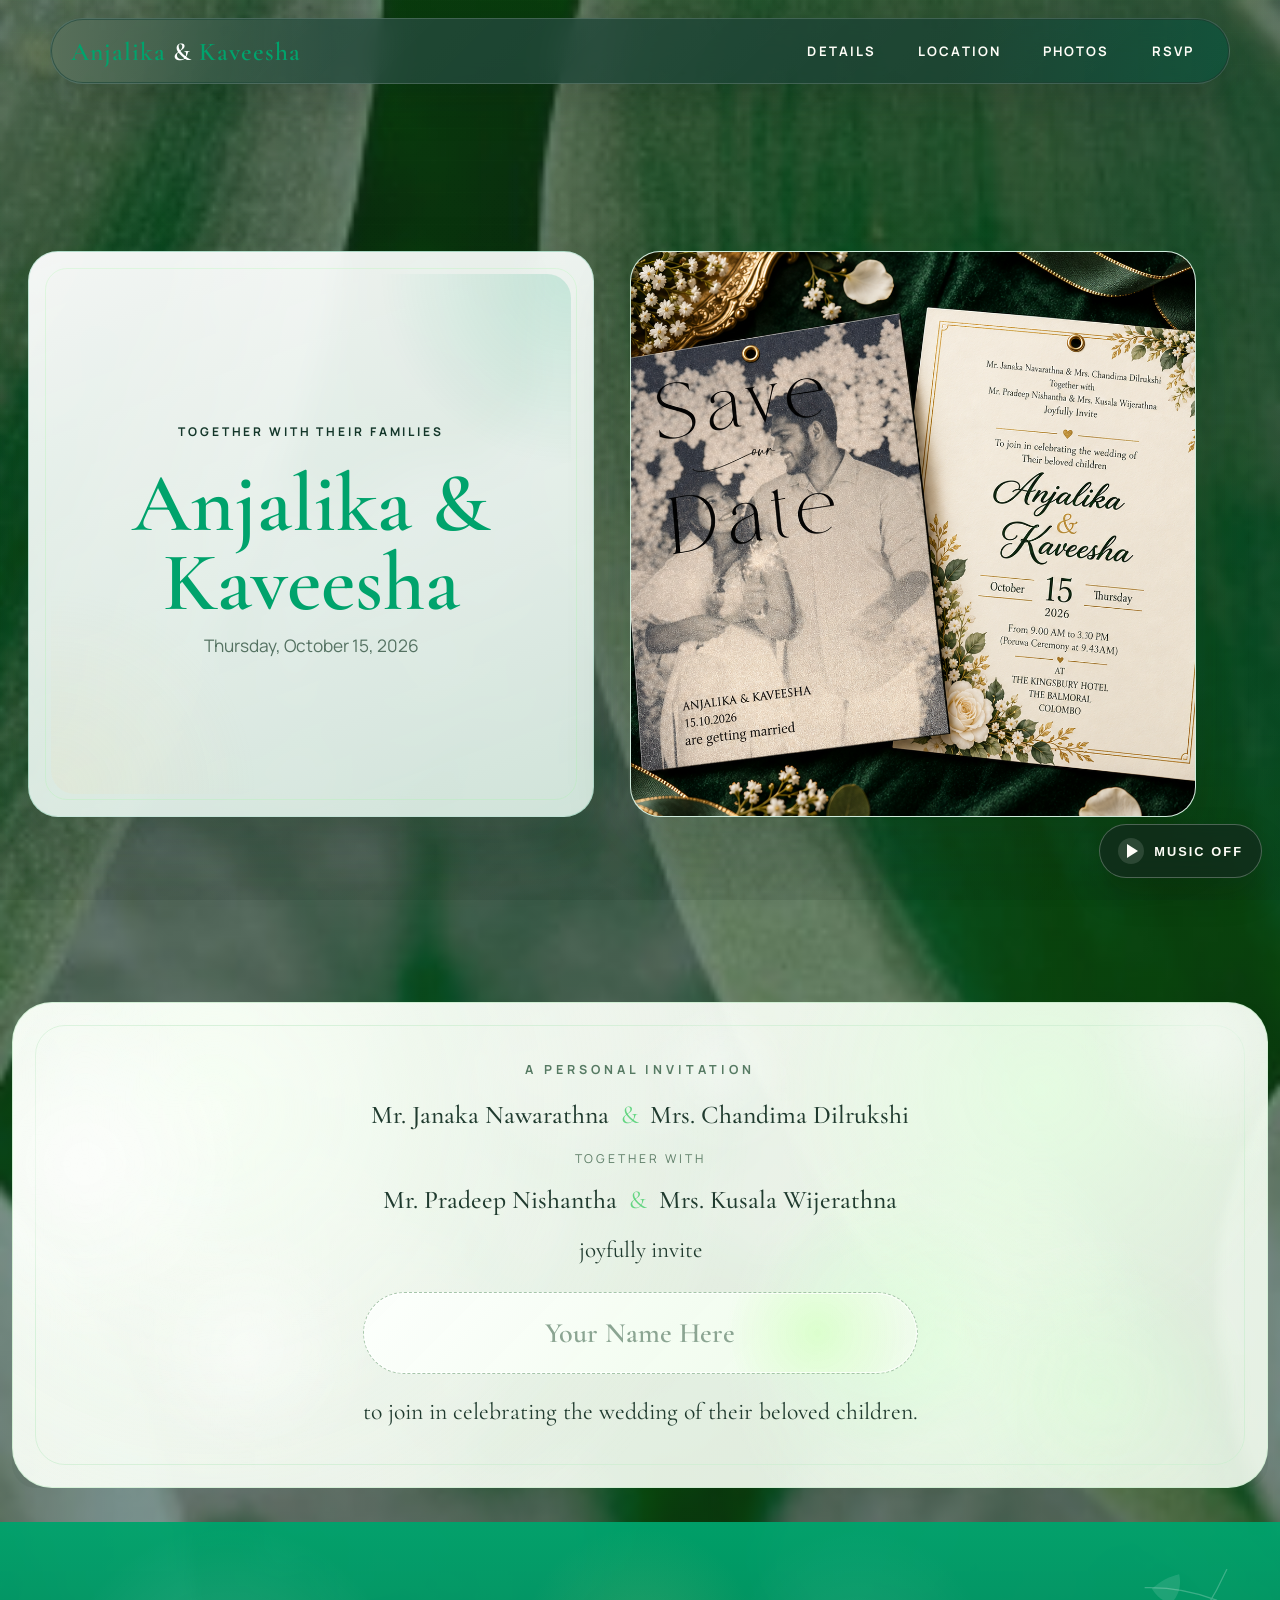
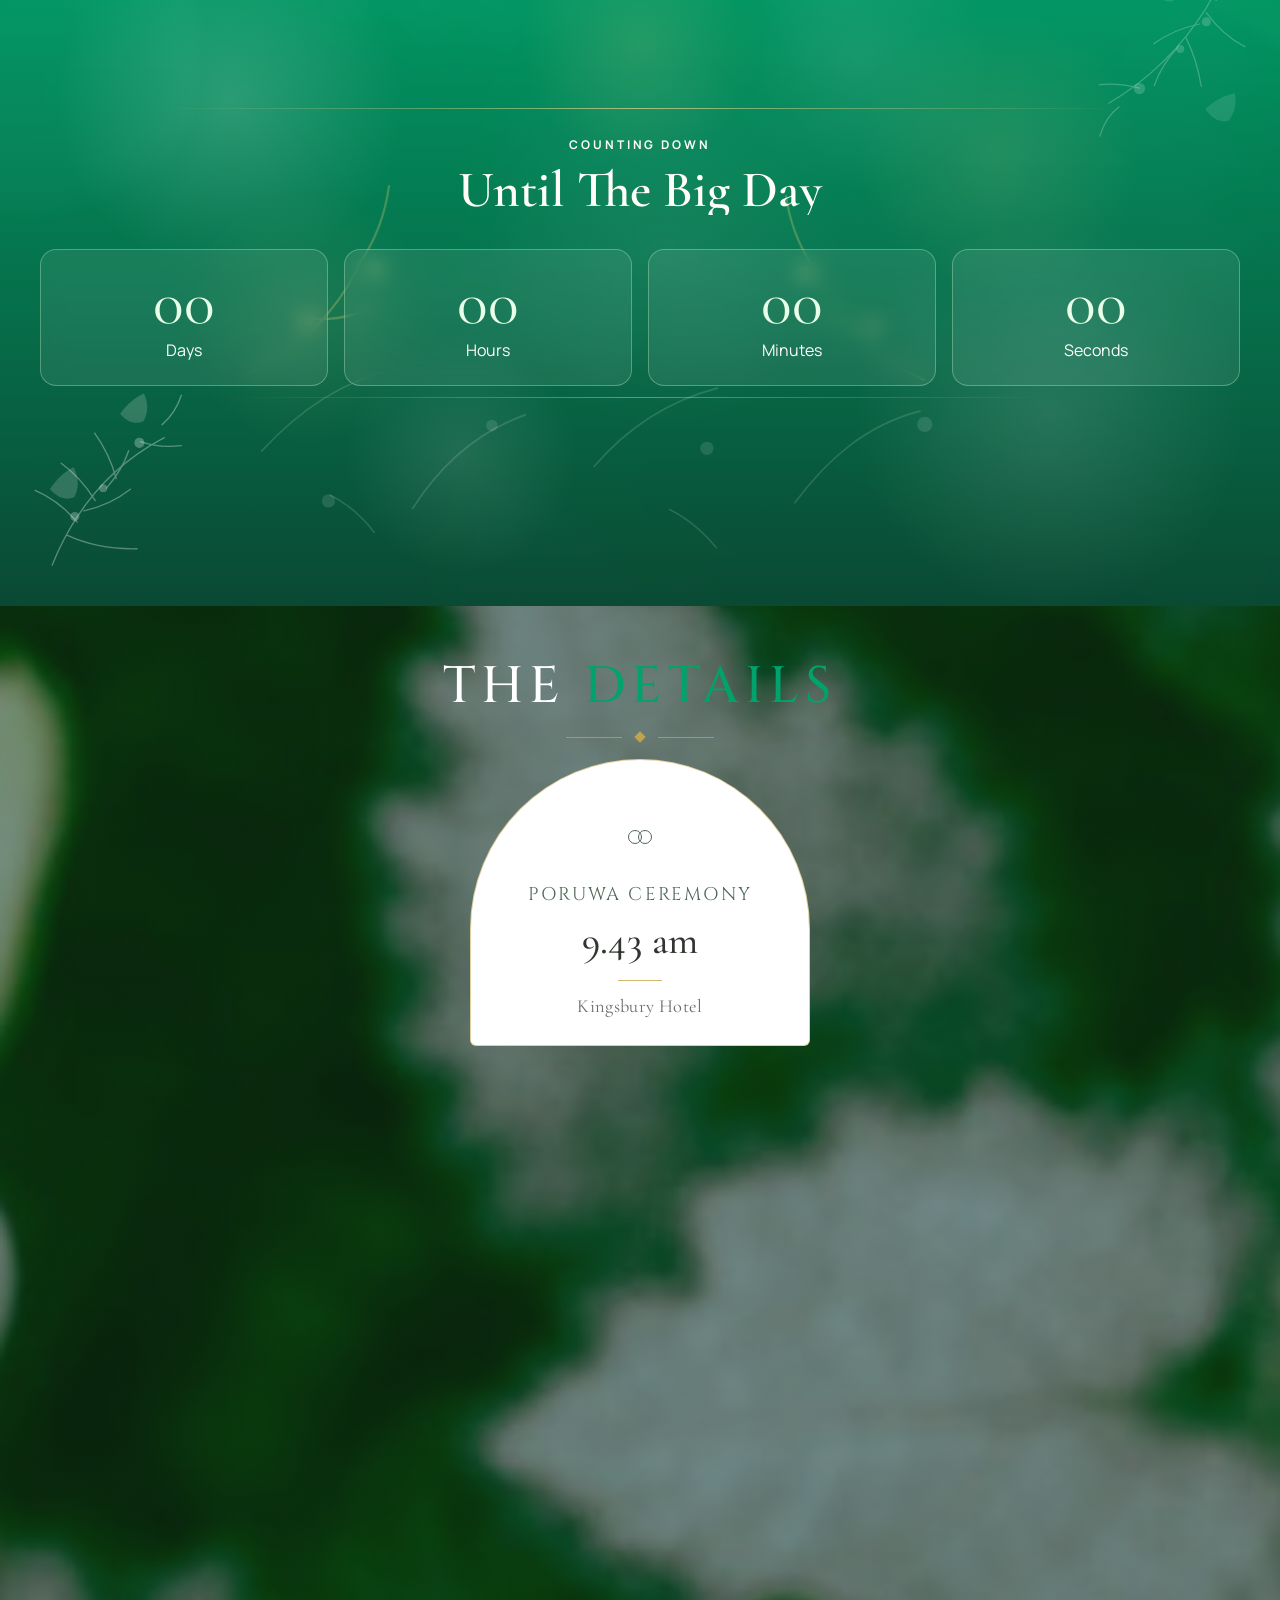
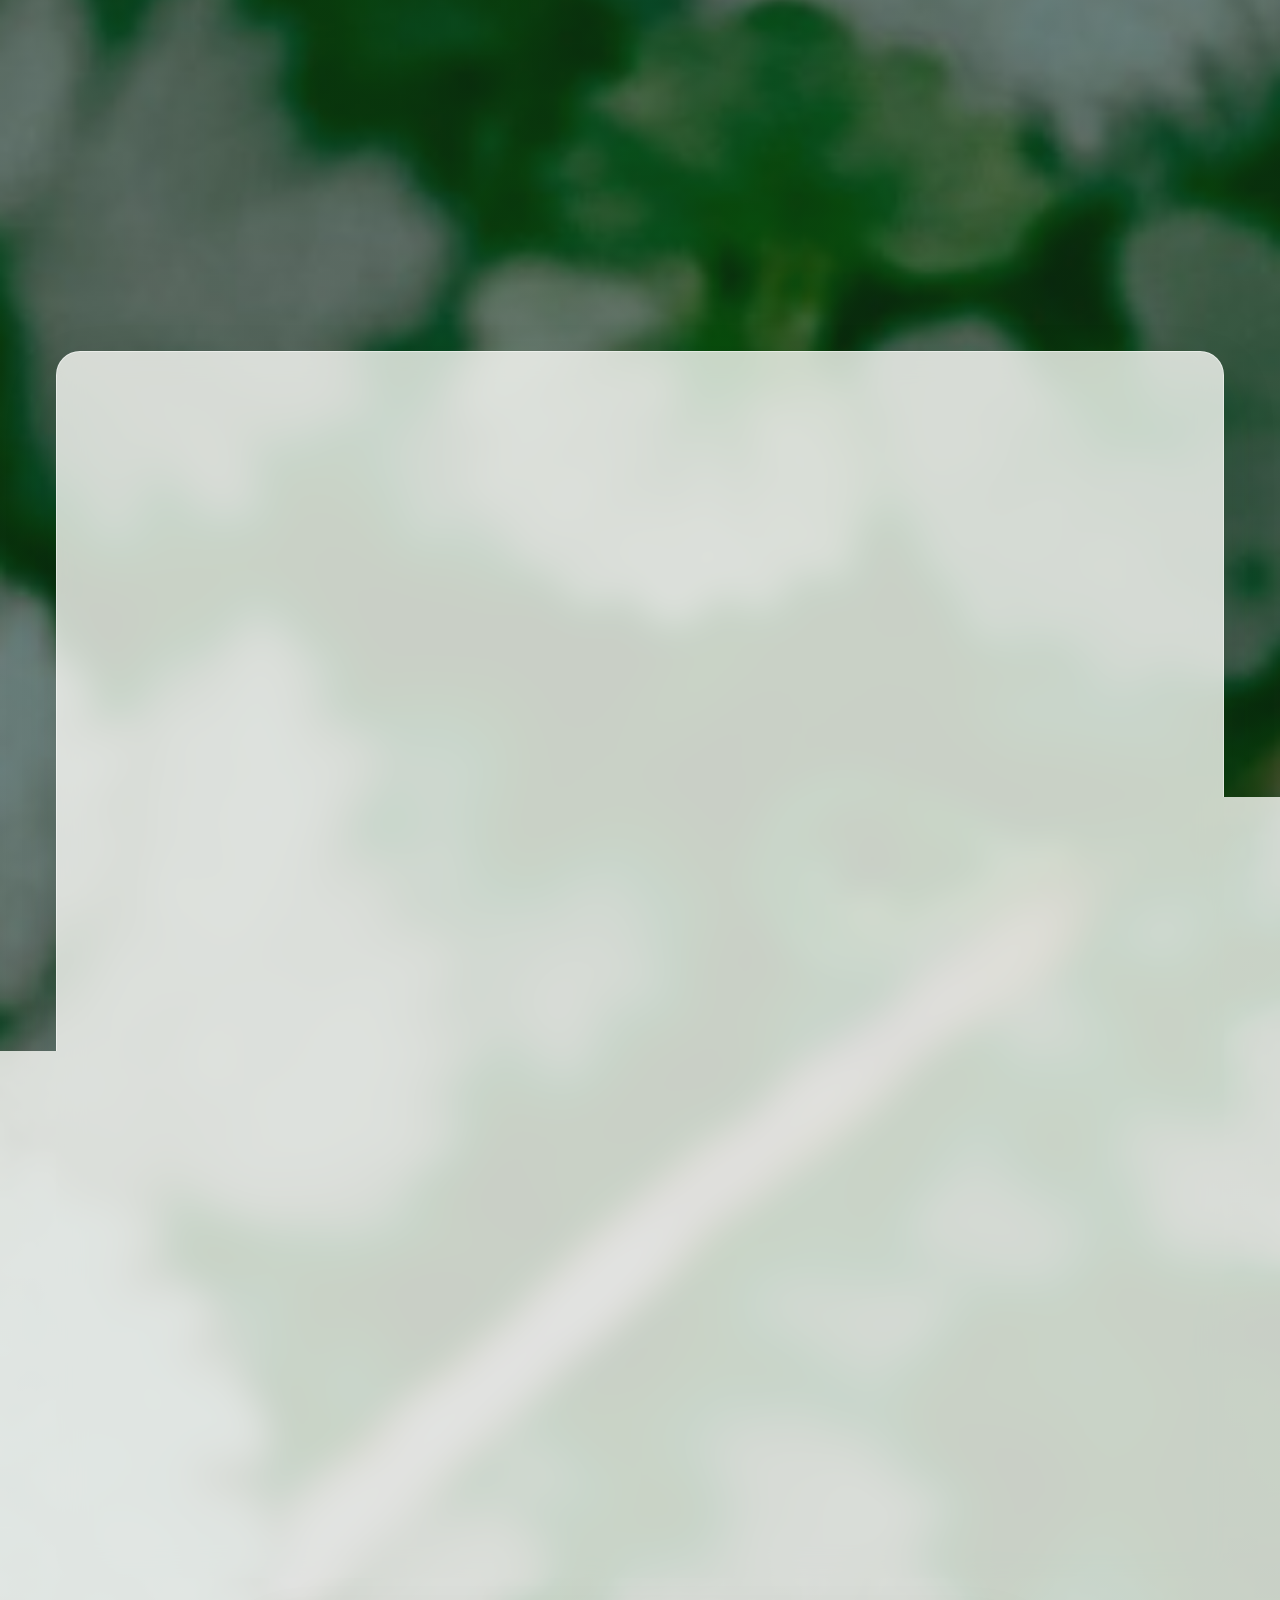
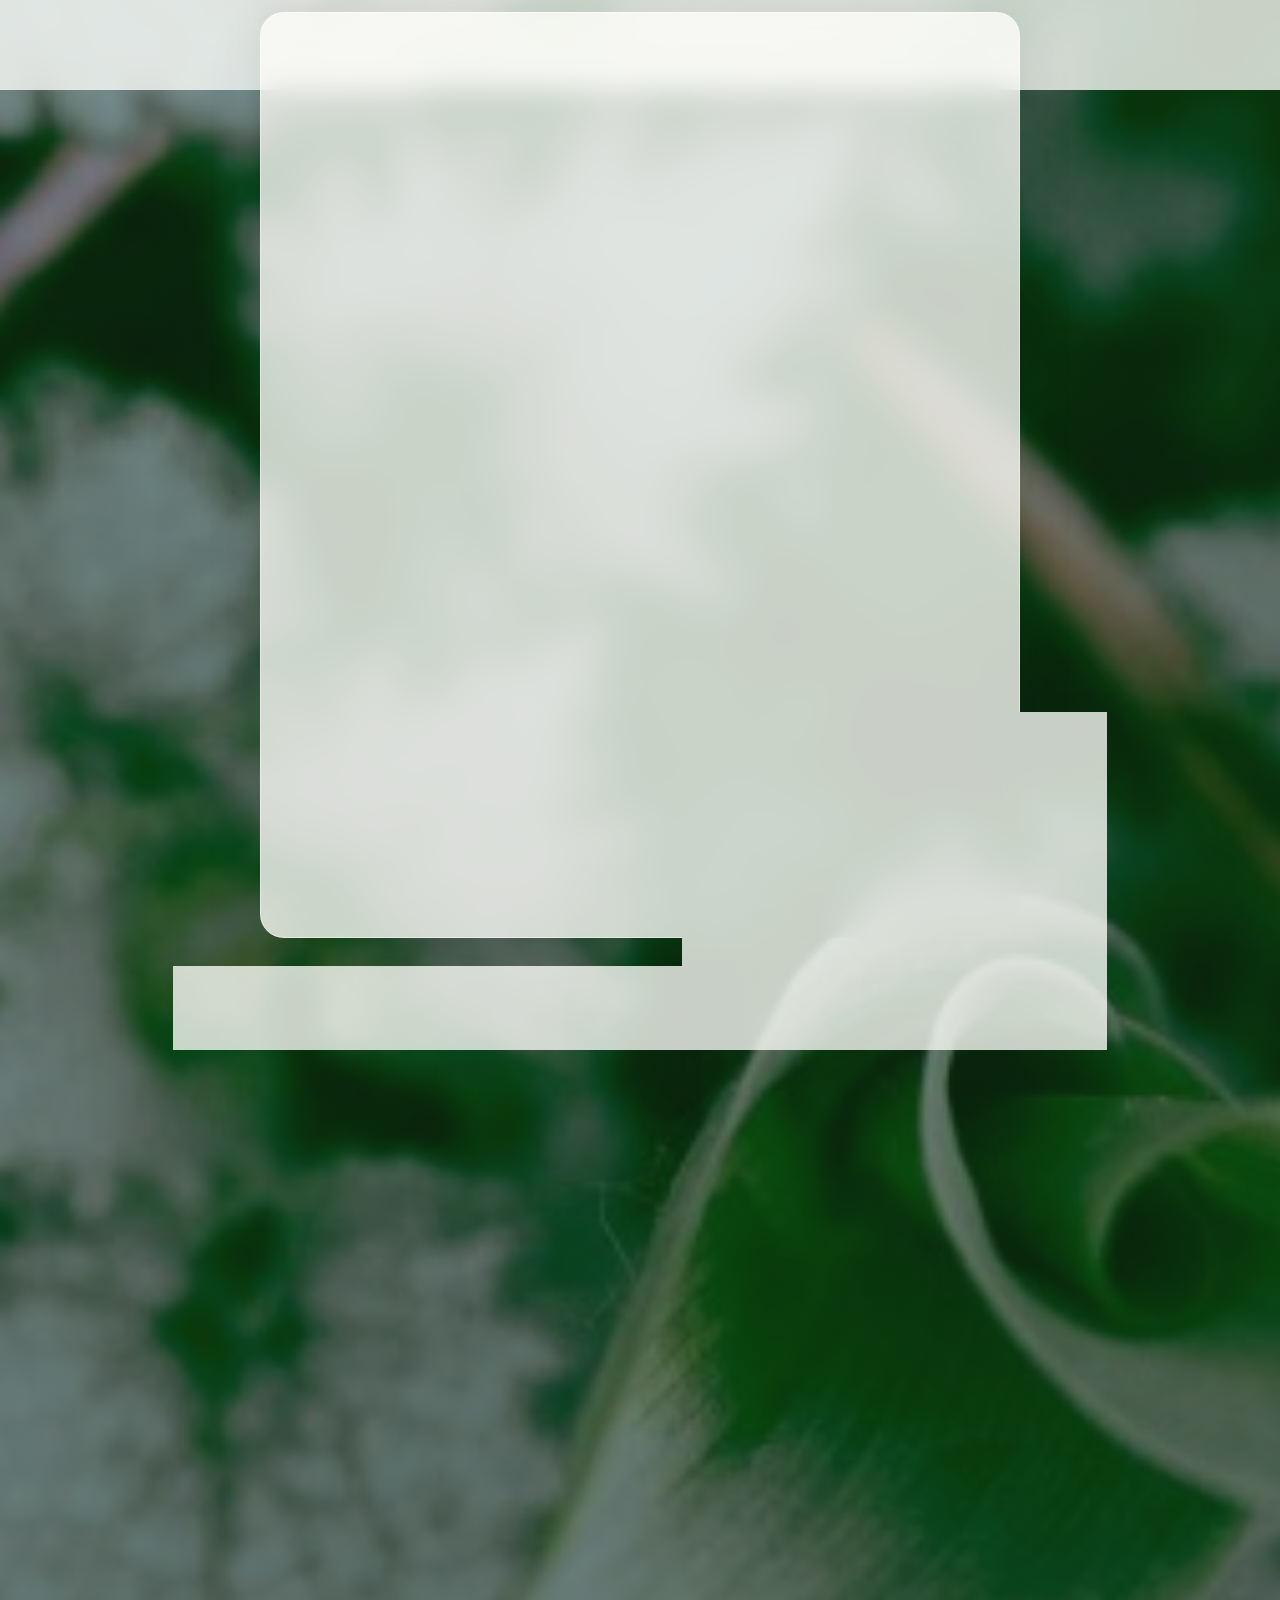
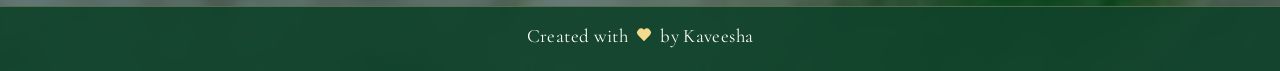
==== commit 07177b3a: "Replace first slideshow photo" ====
--- a/details.html
+++ b/details.html
@@ -246,7 +246,7 @@
             <div class="gallery-slider__viewport" tabindex="0" role="button" aria-label="Next photo. Swipe or drag to browse, or use the arrow keys.">
               <div class="gallery-slider__track" data-gallery-track>
                 <figure class="gallery-slide is-active">
-                  <img class="gallery-slide__image" draggable="false" src="slideshow-01-proposal.jpeg" alt="The couple at their proposal beneath a flower arch" loading="lazy" decoding="async" />
+                  <img class="gallery-slide__image" draggable="false" src="slideshow-01-proposal-replacement.jpg" alt="The couple at their proposal beneath a flower arch" loading="lazy" decoding="async" />
                 </figure>
                 <figure class="gallery-slide">
                   <img class="gallery-slide__image" draggable="false" src="slideshow-02-proposal.jpeg" alt="The couple embracing beneath a flower arch" loading="lazy" decoding="async" />
--- a/styles.css
+++ b/styles.css
@@ -949,6 +949,7 @@
 
 .split-hero__panel {
   width: min(100%, 600px);
+  aspect-ratio: 1;
   justify-self: center;
   border: 1px solid rgba(0, 163, 108, 0.18);
   border-radius: 30px;
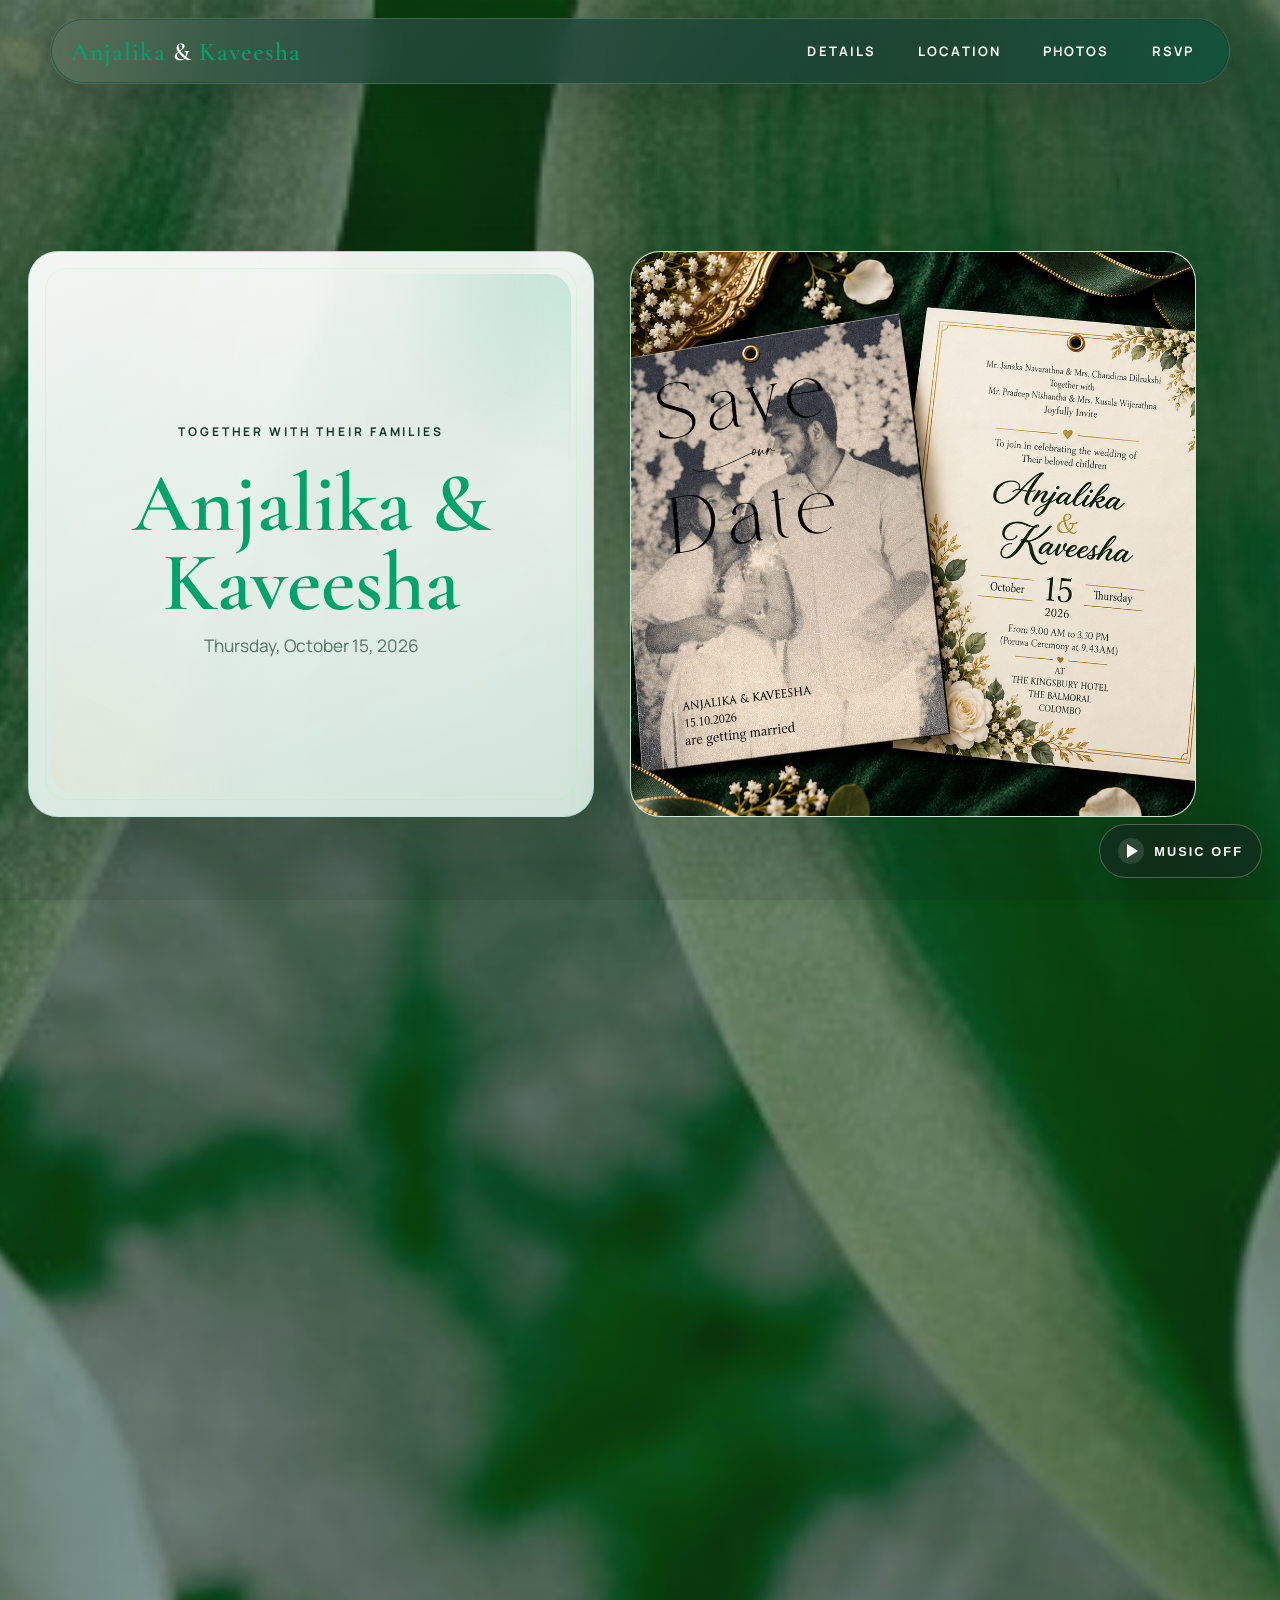
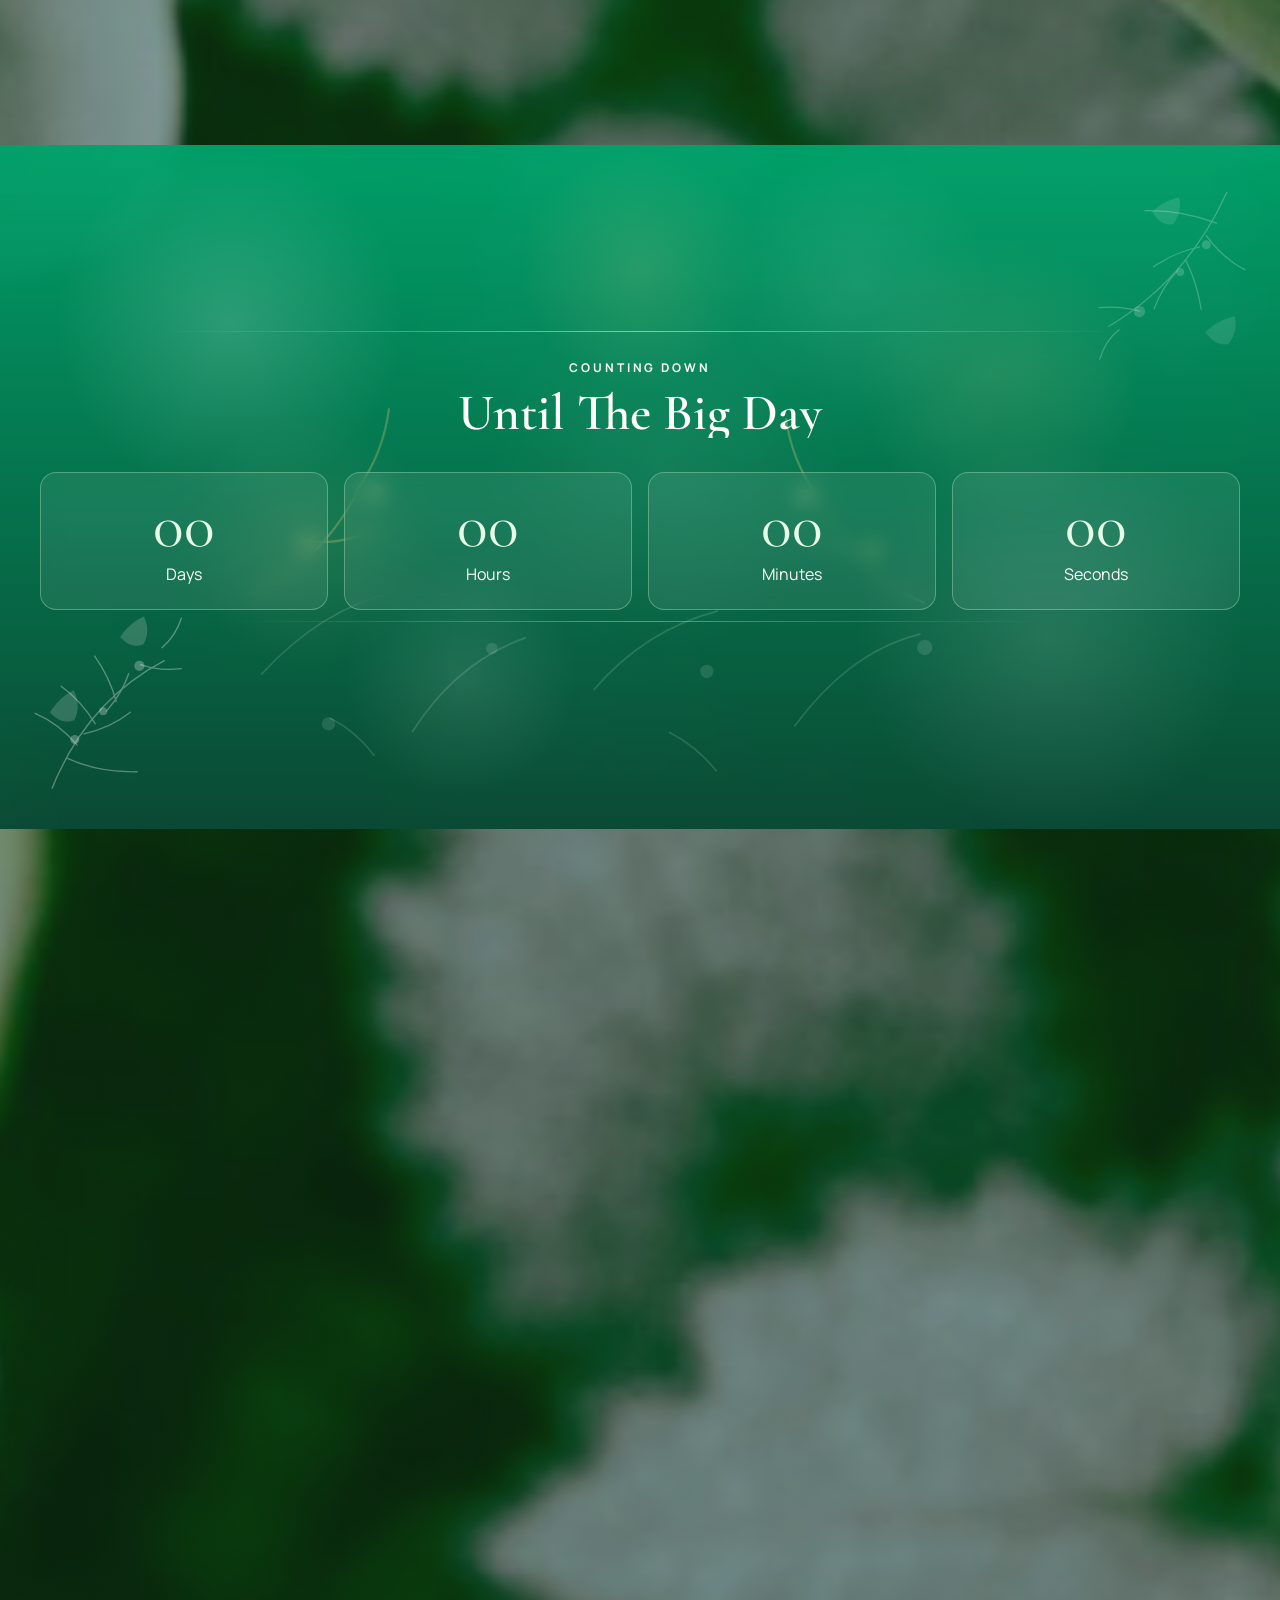
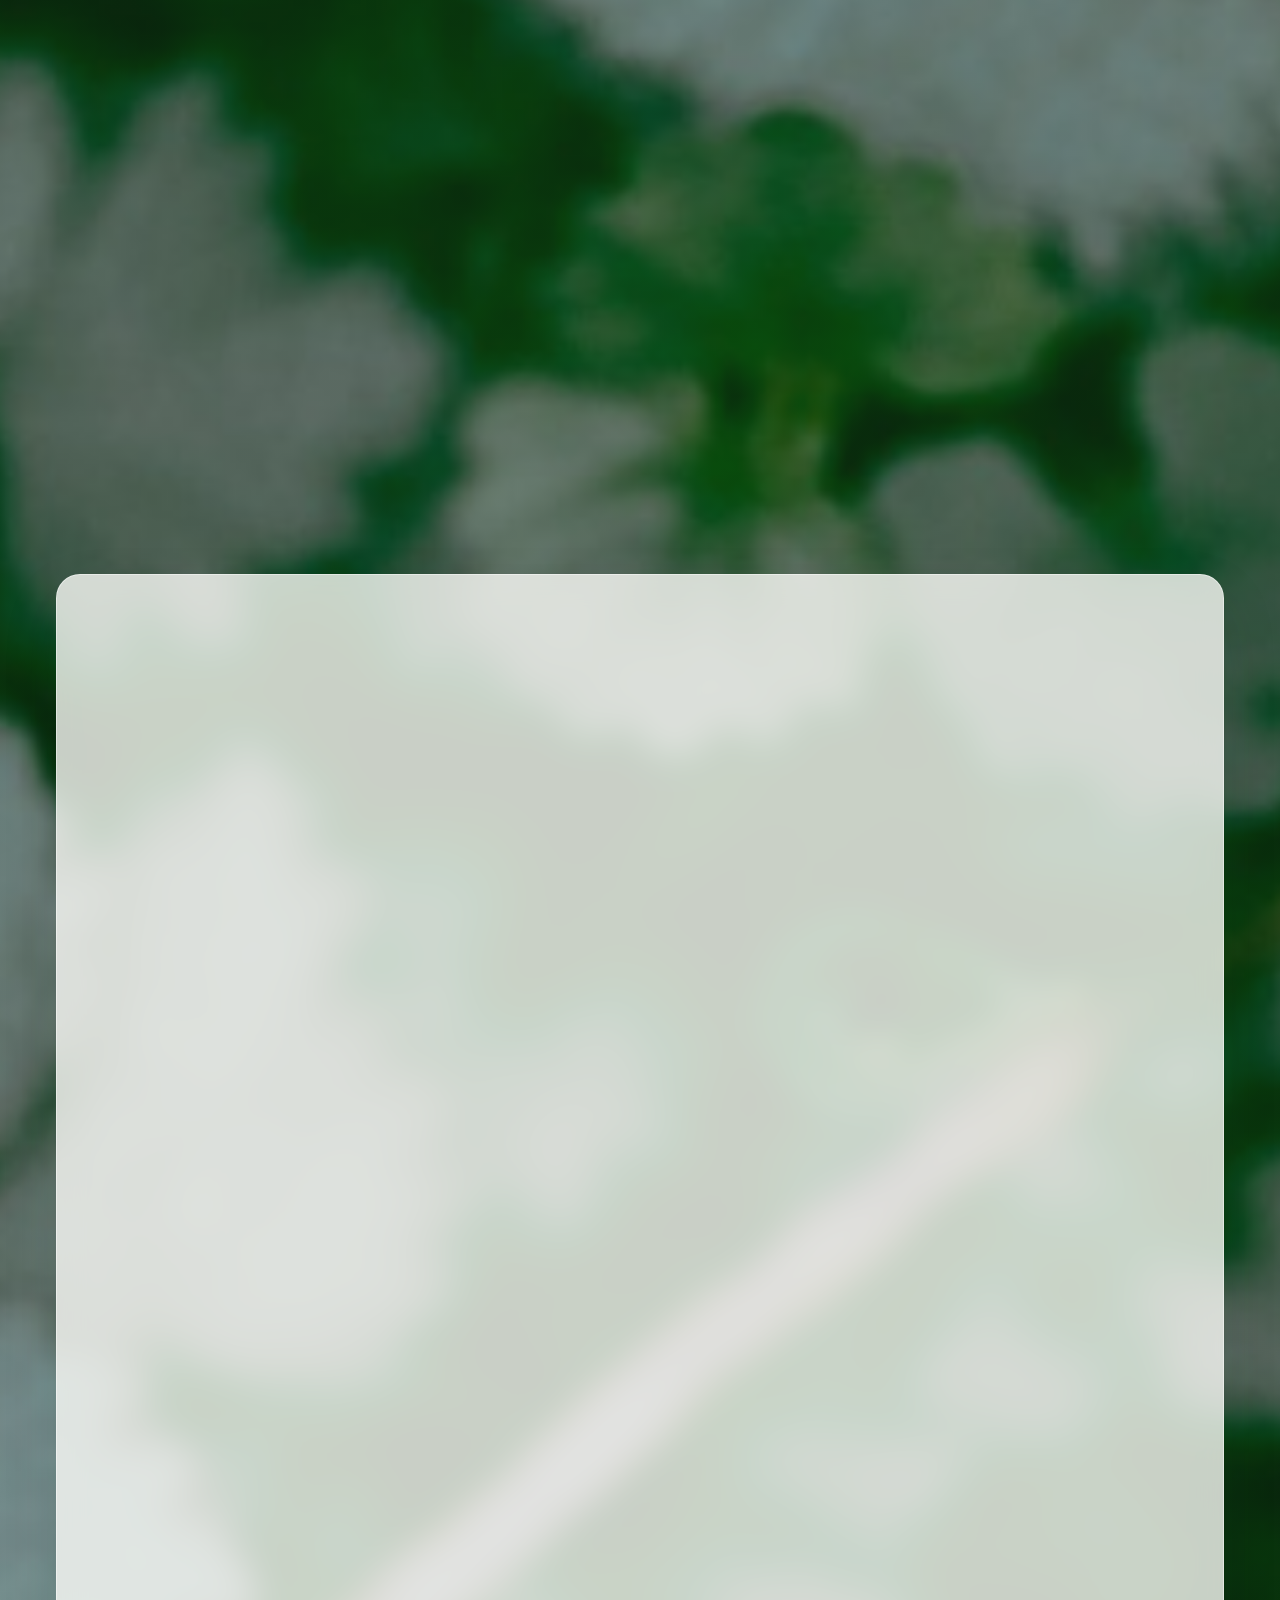
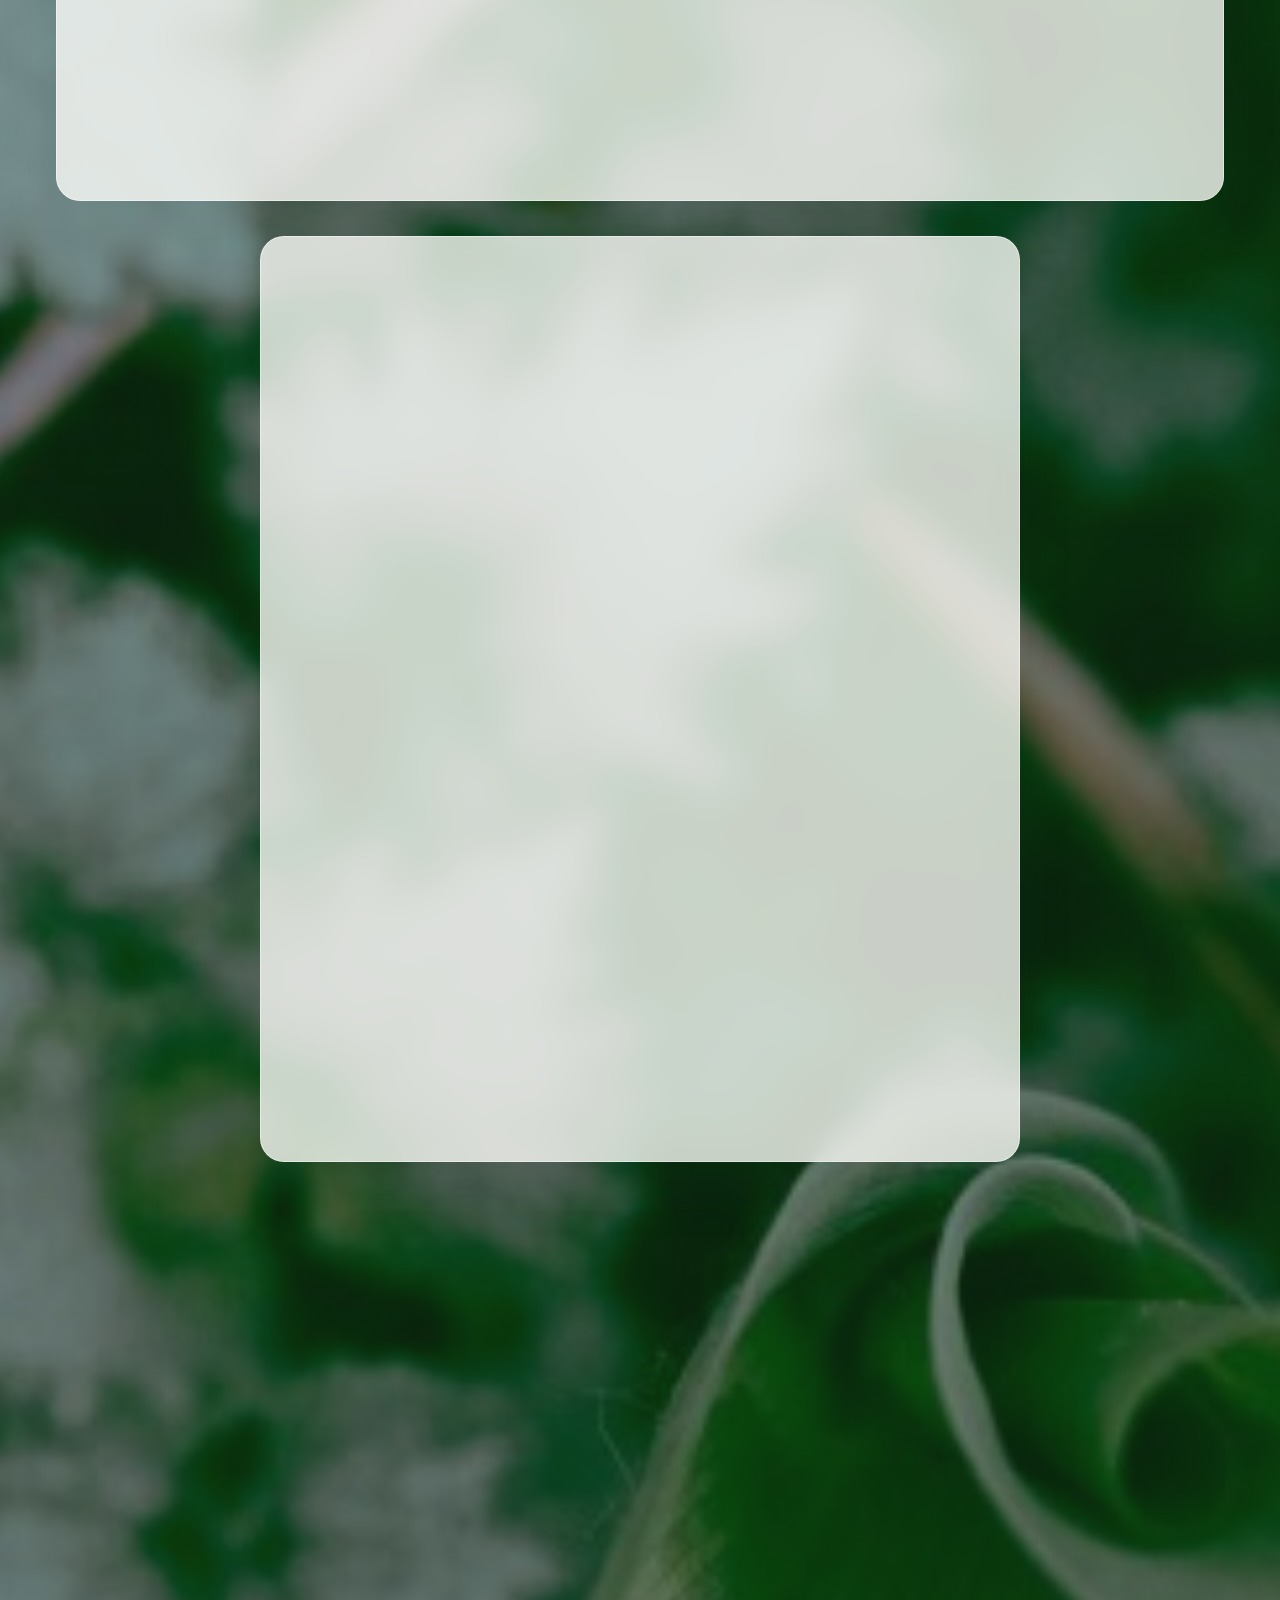
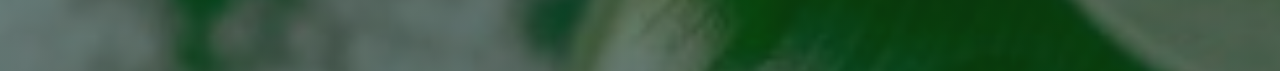
==== commit 0620db69: "Replace fourteenth slideshow photo" ====
--- a/details.html
+++ b/details.html
@@ -285,7 +285,7 @@
                   <img class="gallery-slide__image" draggable="false" src="slideshow-13-beach.jpeg" alt="The couple holding sparklers together at night" loading="lazy" decoding="async" />
                 </figure>
                 <figure class="gallery-slide">
-                  <img class="gallery-slide__image" draggable="false" src="slideshow-14-beach.jpeg" alt="The couple smiling beside the sea" loading="lazy" decoding="async" />
+                  <img class="gallery-slide__image" draggable="false" src="slideshow-14-beach-replacement.jpg" alt="The couple smiling beside the sea" loading="lazy" decoding="async" />
                 </figure>
                 <figure class="gallery-slide">
                   <img class="gallery-slide__image" draggable="false" src="slideshow-15-beach.jpeg" alt="The couple sharing a kiss with sparklers" loading="lazy" decoding="async" />
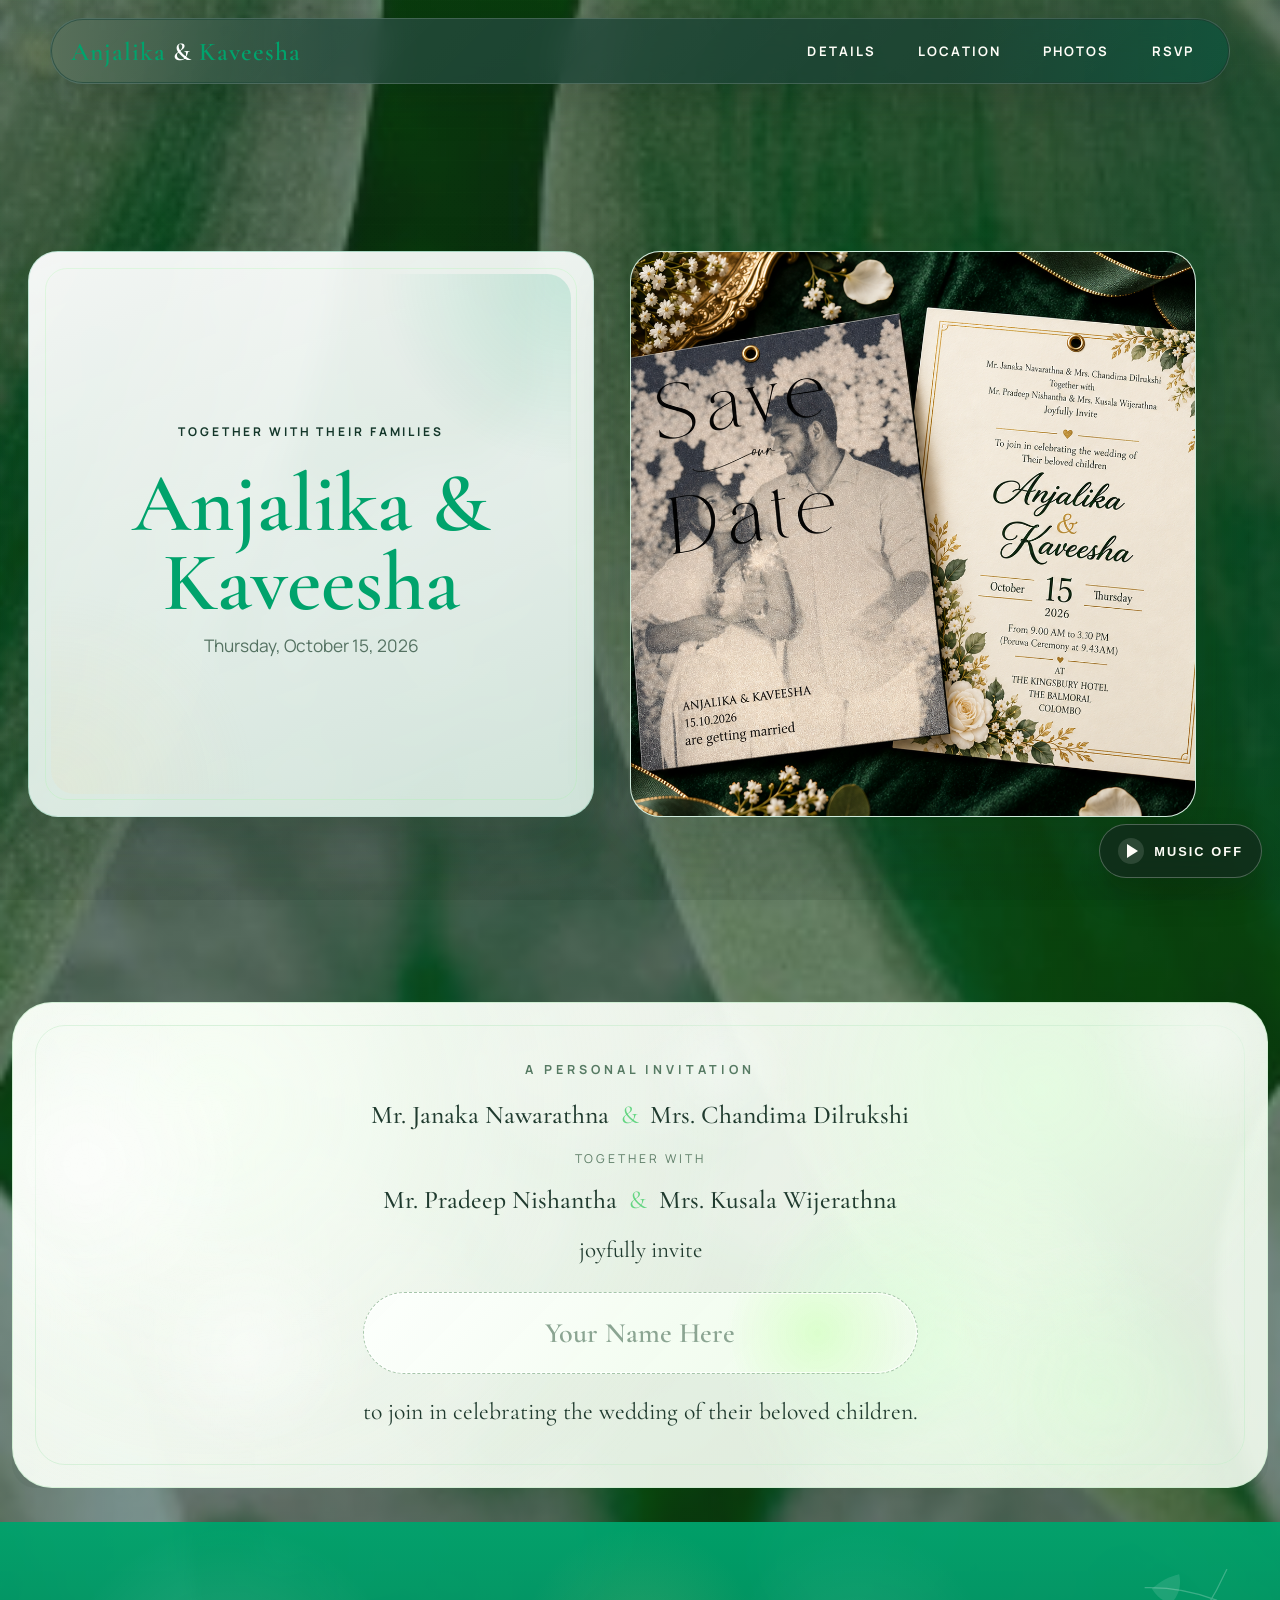
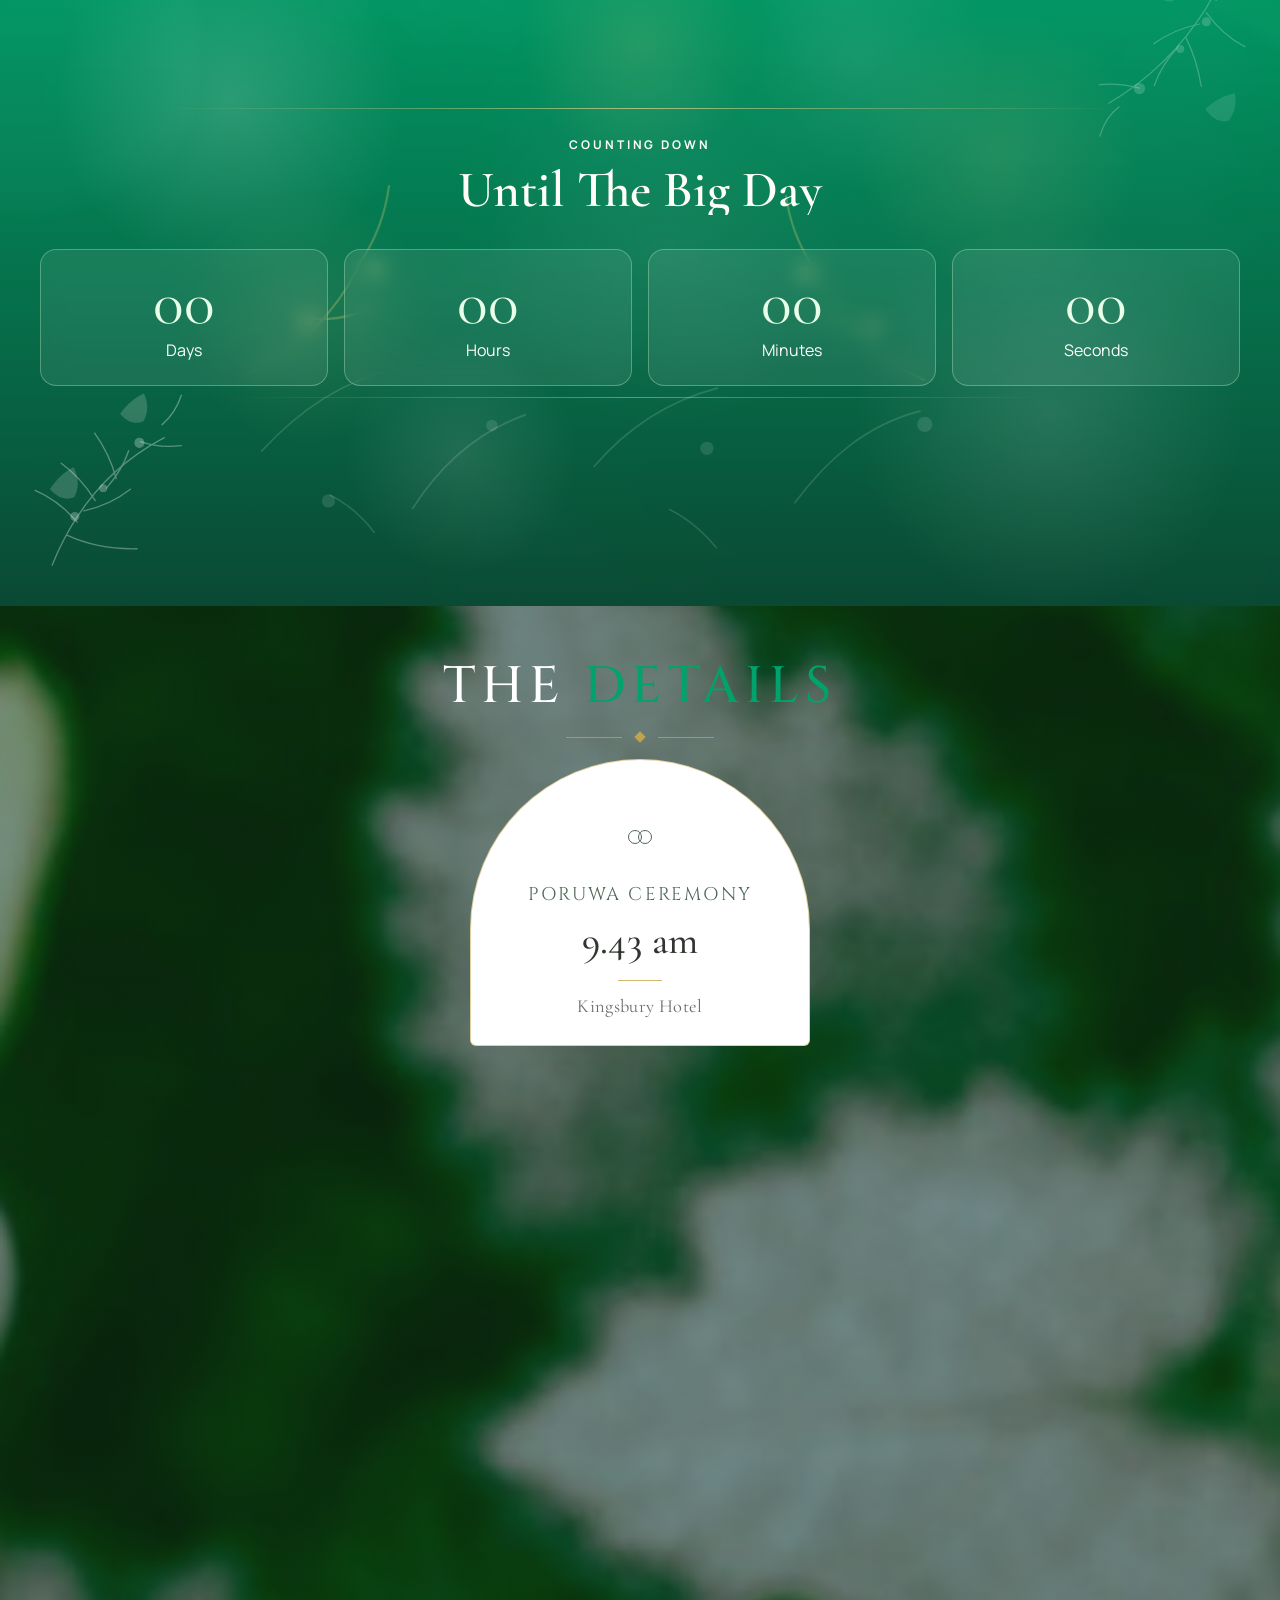
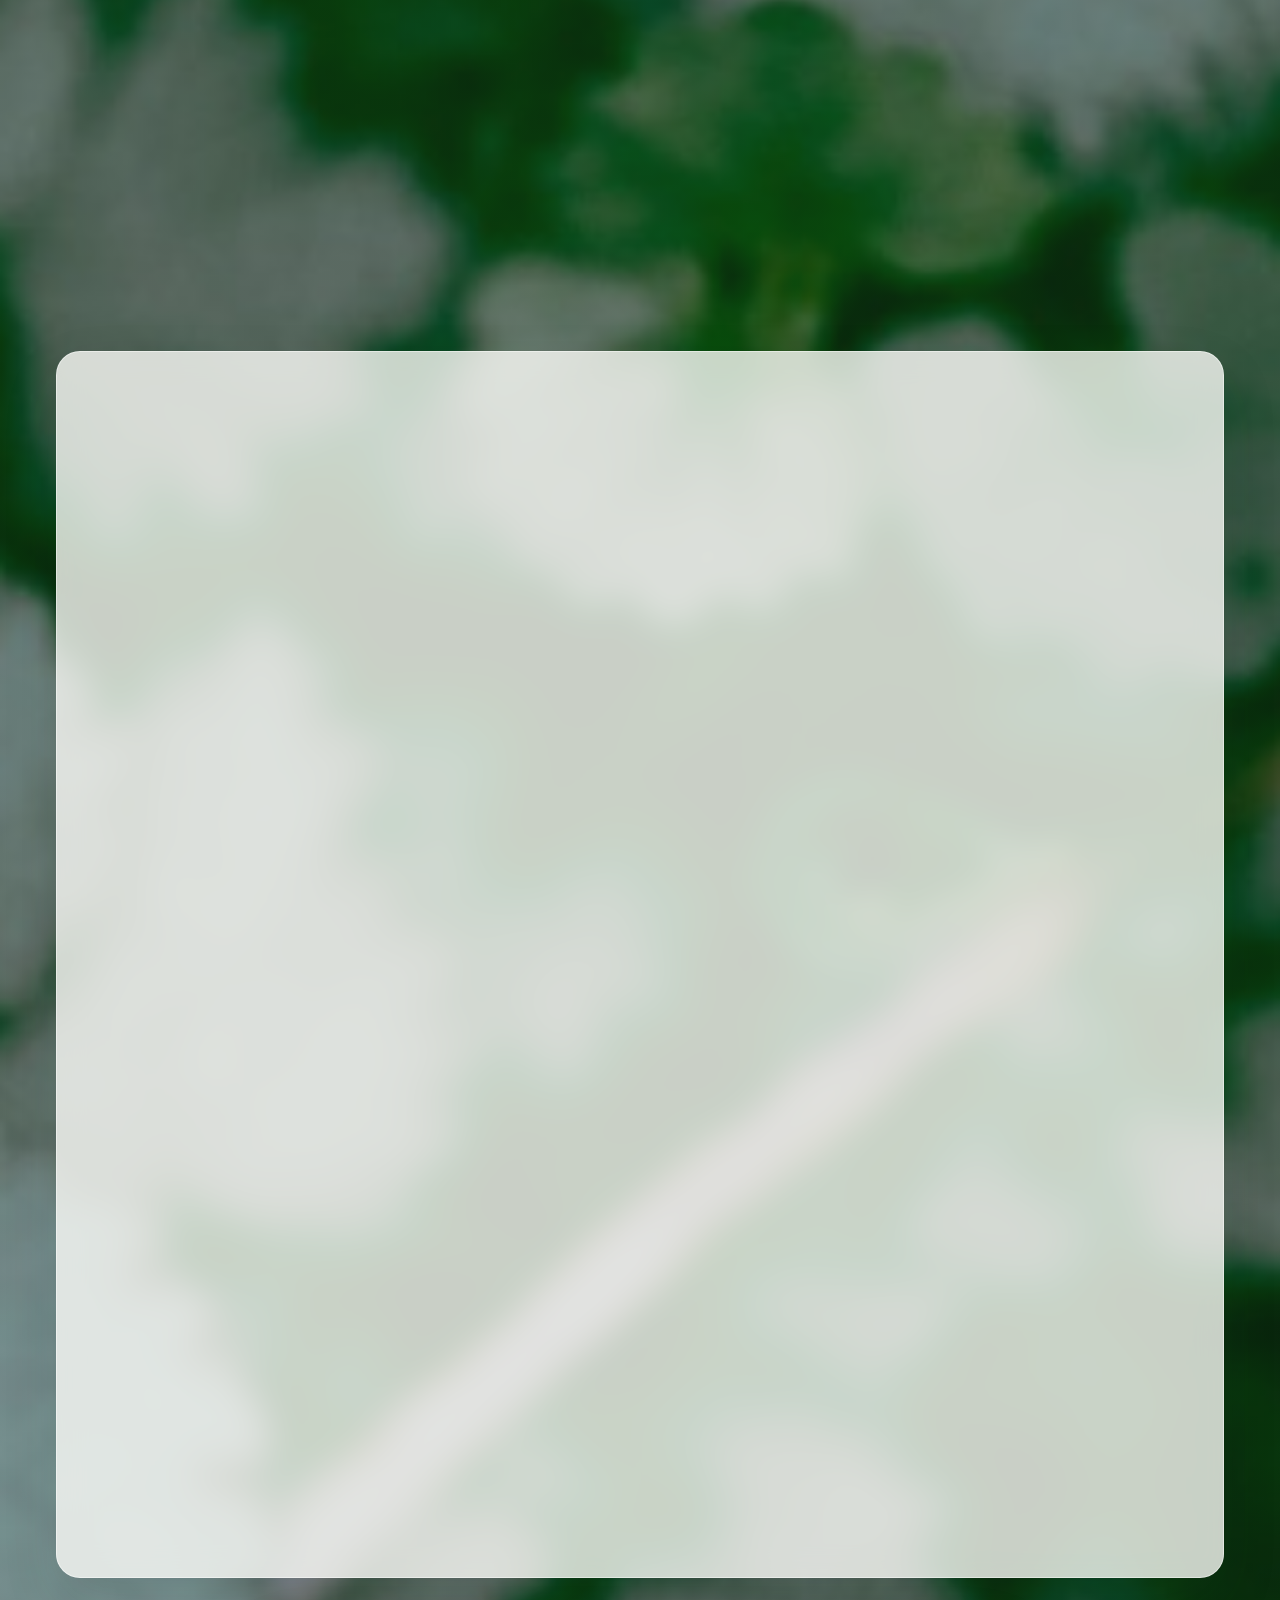
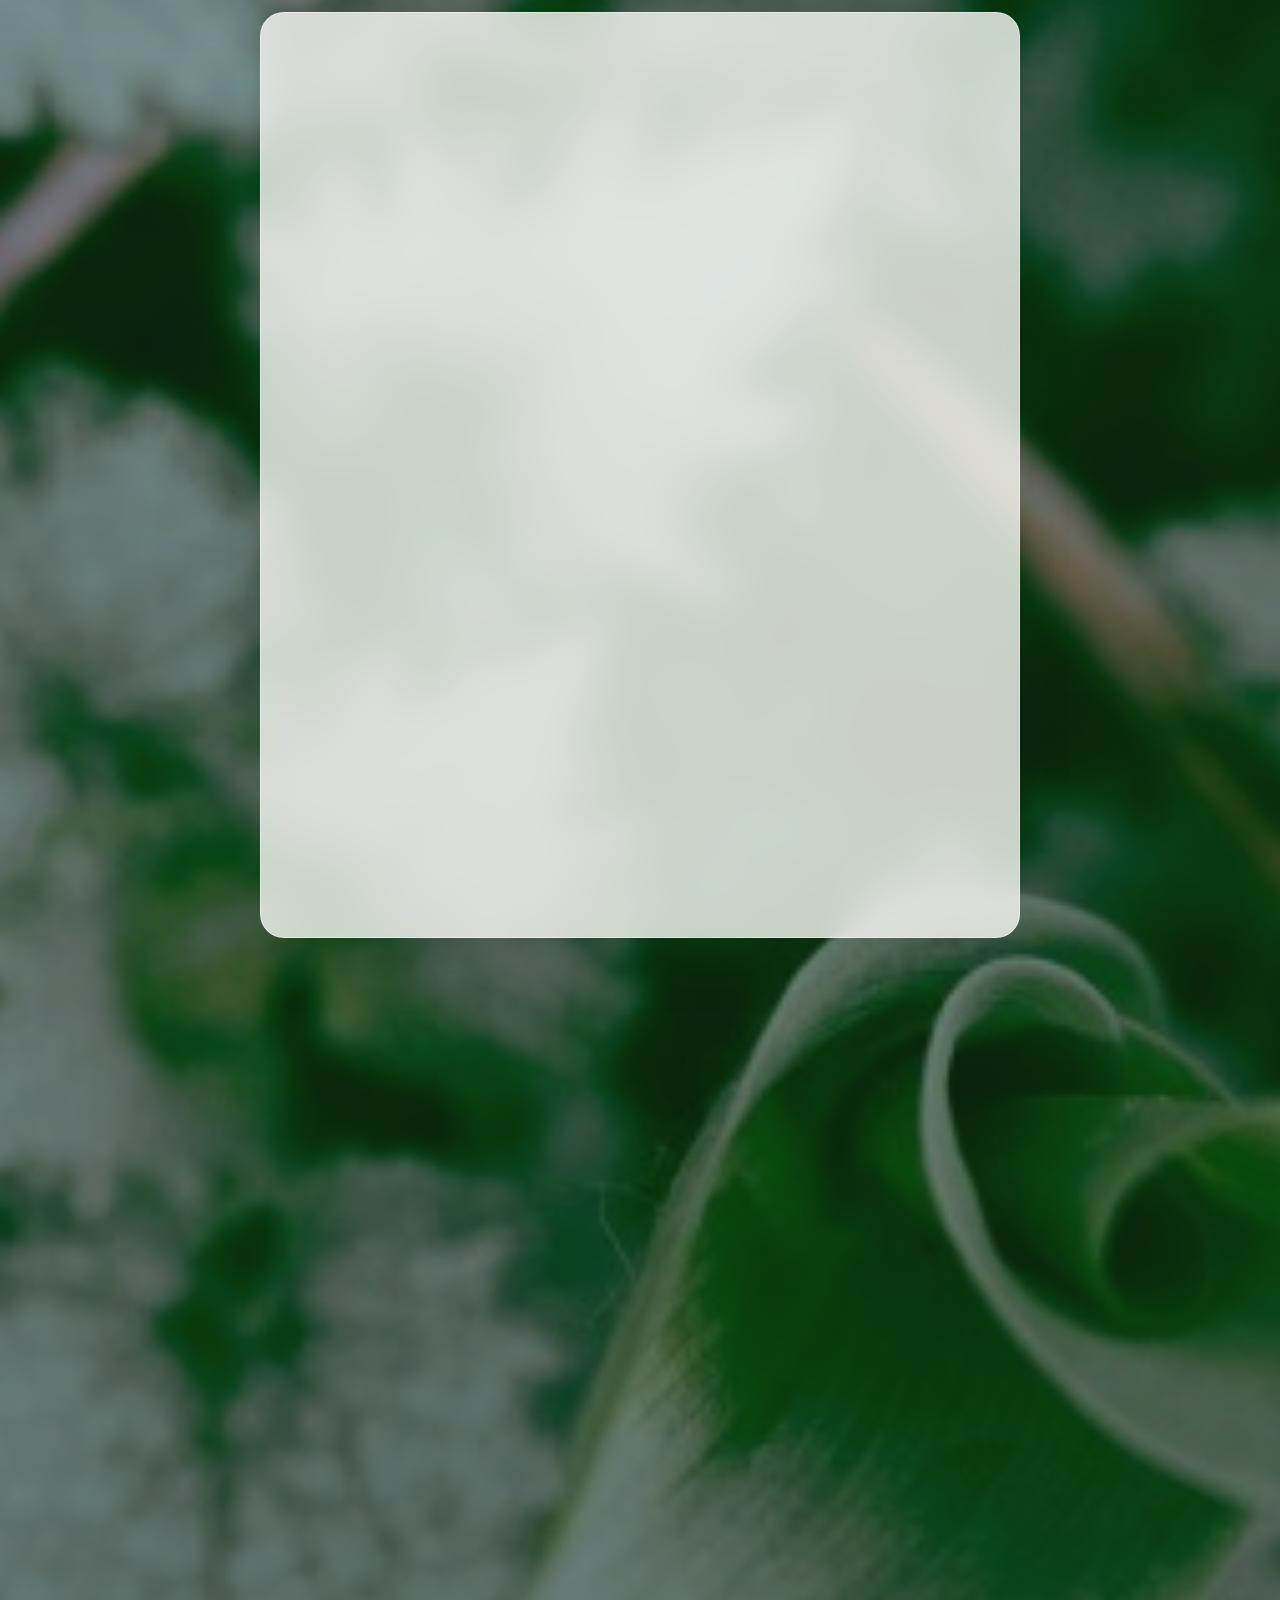
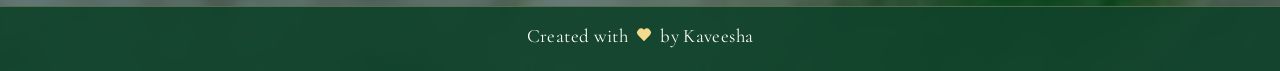
==== commit c7f1e0bb: "Remove duplicate slideshow photos" ====
--- a/details.html
+++ b/details.html
@@ -290,18 +290,6 @@
                 <figure class="gallery-slide">
                   <img class="gallery-slide__image" draggable="false" src="slideshow-15-beach.jpeg" alt="The couple sharing a kiss with sparklers" loading="lazy" decoding="async" />
                 </figure>
-                <figure class="gallery-slide">
-                  <img class="gallery-slide__image" draggable="false" src="slideshow-16-beach.jpeg" alt="The couple relaxing together at a beach picnic" loading="lazy" decoding="async" />
-                </figure>
-                <figure class="gallery-slide">
-                  <img class="gallery-slide__image" draggable="false" src="slideshow-17-beach.jpeg" alt="The couple holding sparklers on the beach at night" loading="lazy" decoding="async" />
-                </figure>
-                <figure class="gallery-slide">
-                  <img class="gallery-slide__image" draggable="false" src="slideshow-18-beach.jpeg" alt="The couple holding sparklers together at night" loading="lazy" decoding="async" />
-                </figure>
-                <figure class="gallery-slide">
-                  <img class="gallery-slide__image" draggable="false" src="slideshow-19-beach.jpeg" alt="The couple sharing a kiss with sparklers" loading="lazy" decoding="async" />
-                </figure>
               </div>
             </div>
             <button class="gallery-slider__playback" type="button" data-gallery-playback>Pause slideshow</button>
@@ -321,10 +309,6 @@
               <button class="gallery-slider__dot" type="button" aria-label="Go to photo 13" data-gallery-dot="12"></button>
               <button class="gallery-slider__dot" type="button" aria-label="Go to photo 14" data-gallery-dot="13"></button>
               <button class="gallery-slider__dot" type="button" aria-label="Go to photo 15" data-gallery-dot="14"></button>
-              <button class="gallery-slider__dot" type="button" aria-label="Go to photo 16" data-gallery-dot="15"></button>
-              <button class="gallery-slider__dot" type="button" aria-label="Go to photo 17" data-gallery-dot="16"></button>
-              <button class="gallery-slider__dot" type="button" aria-label="Go to photo 18" data-gallery-dot="17"></button>
-              <button class="gallery-slider__dot" type="button" aria-label="Go to photo 19" data-gallery-dot="18"></button>
             </div>
           </div>
         </section>
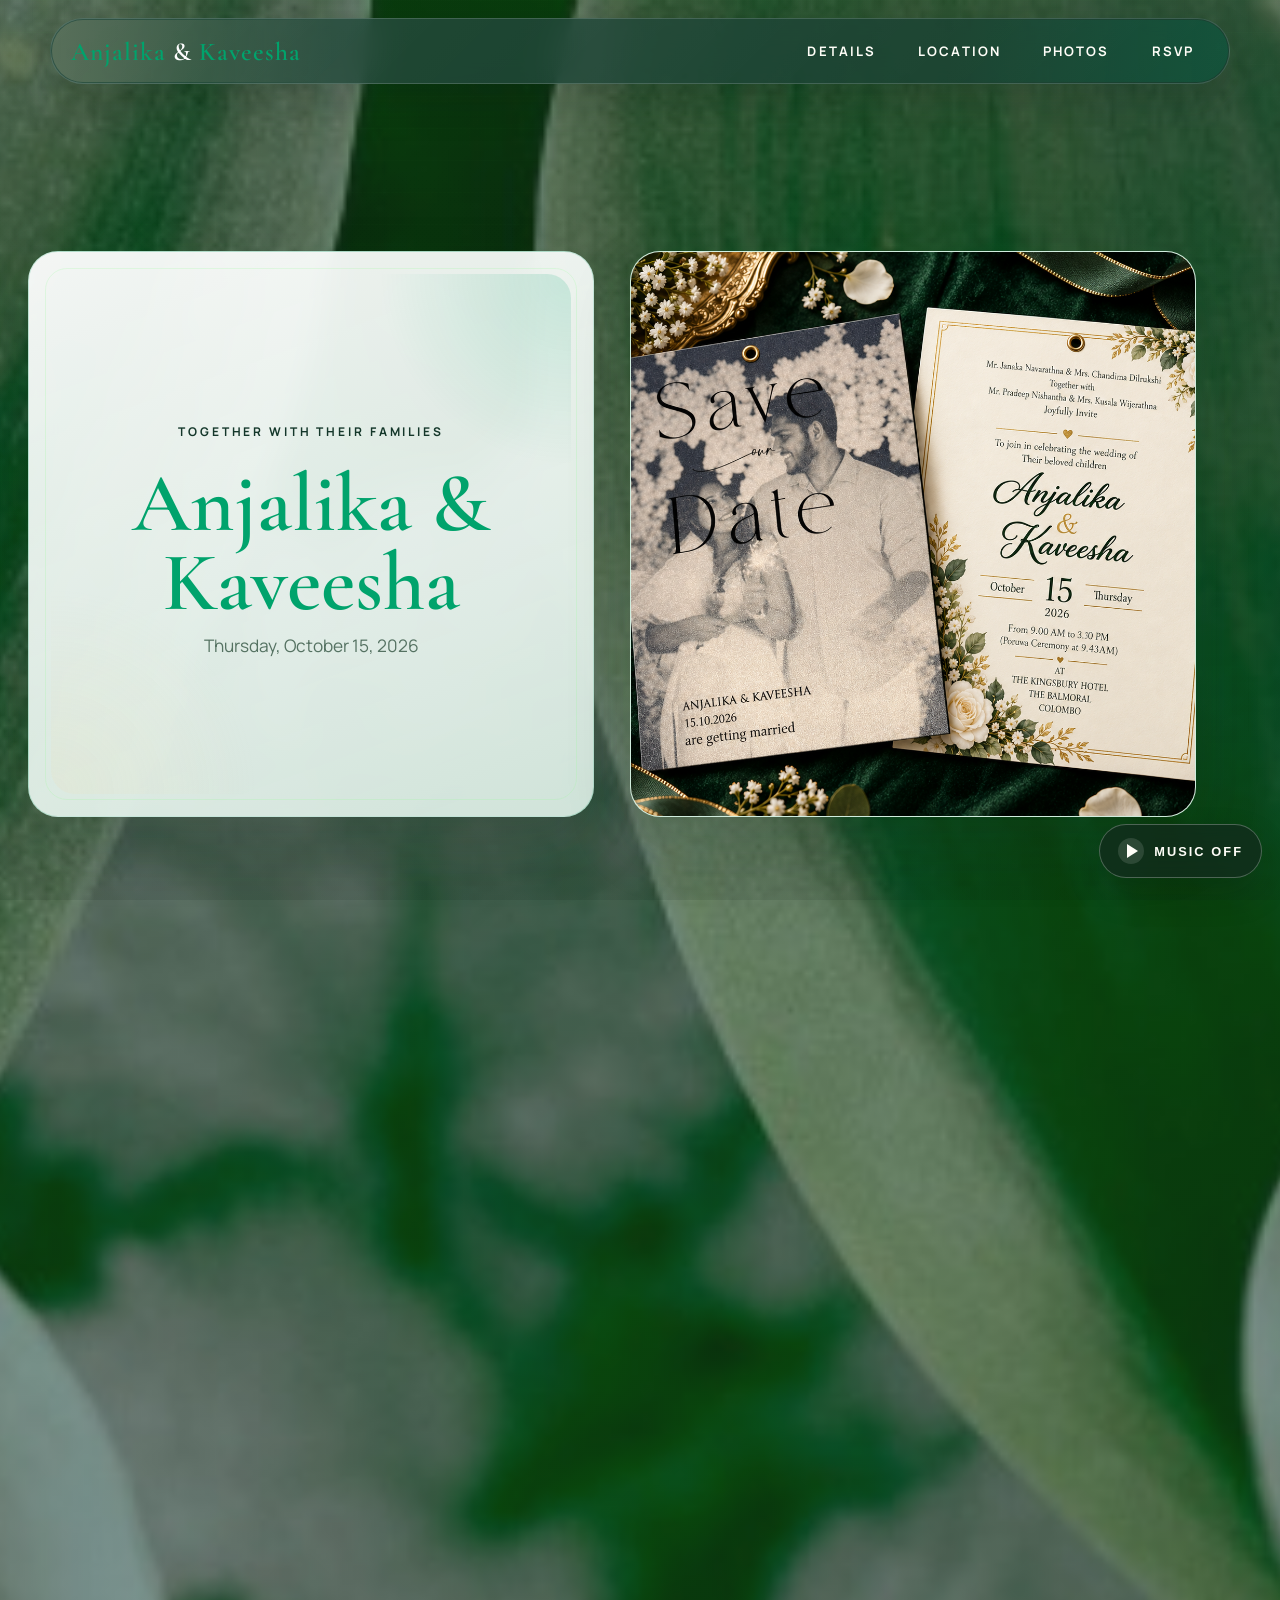
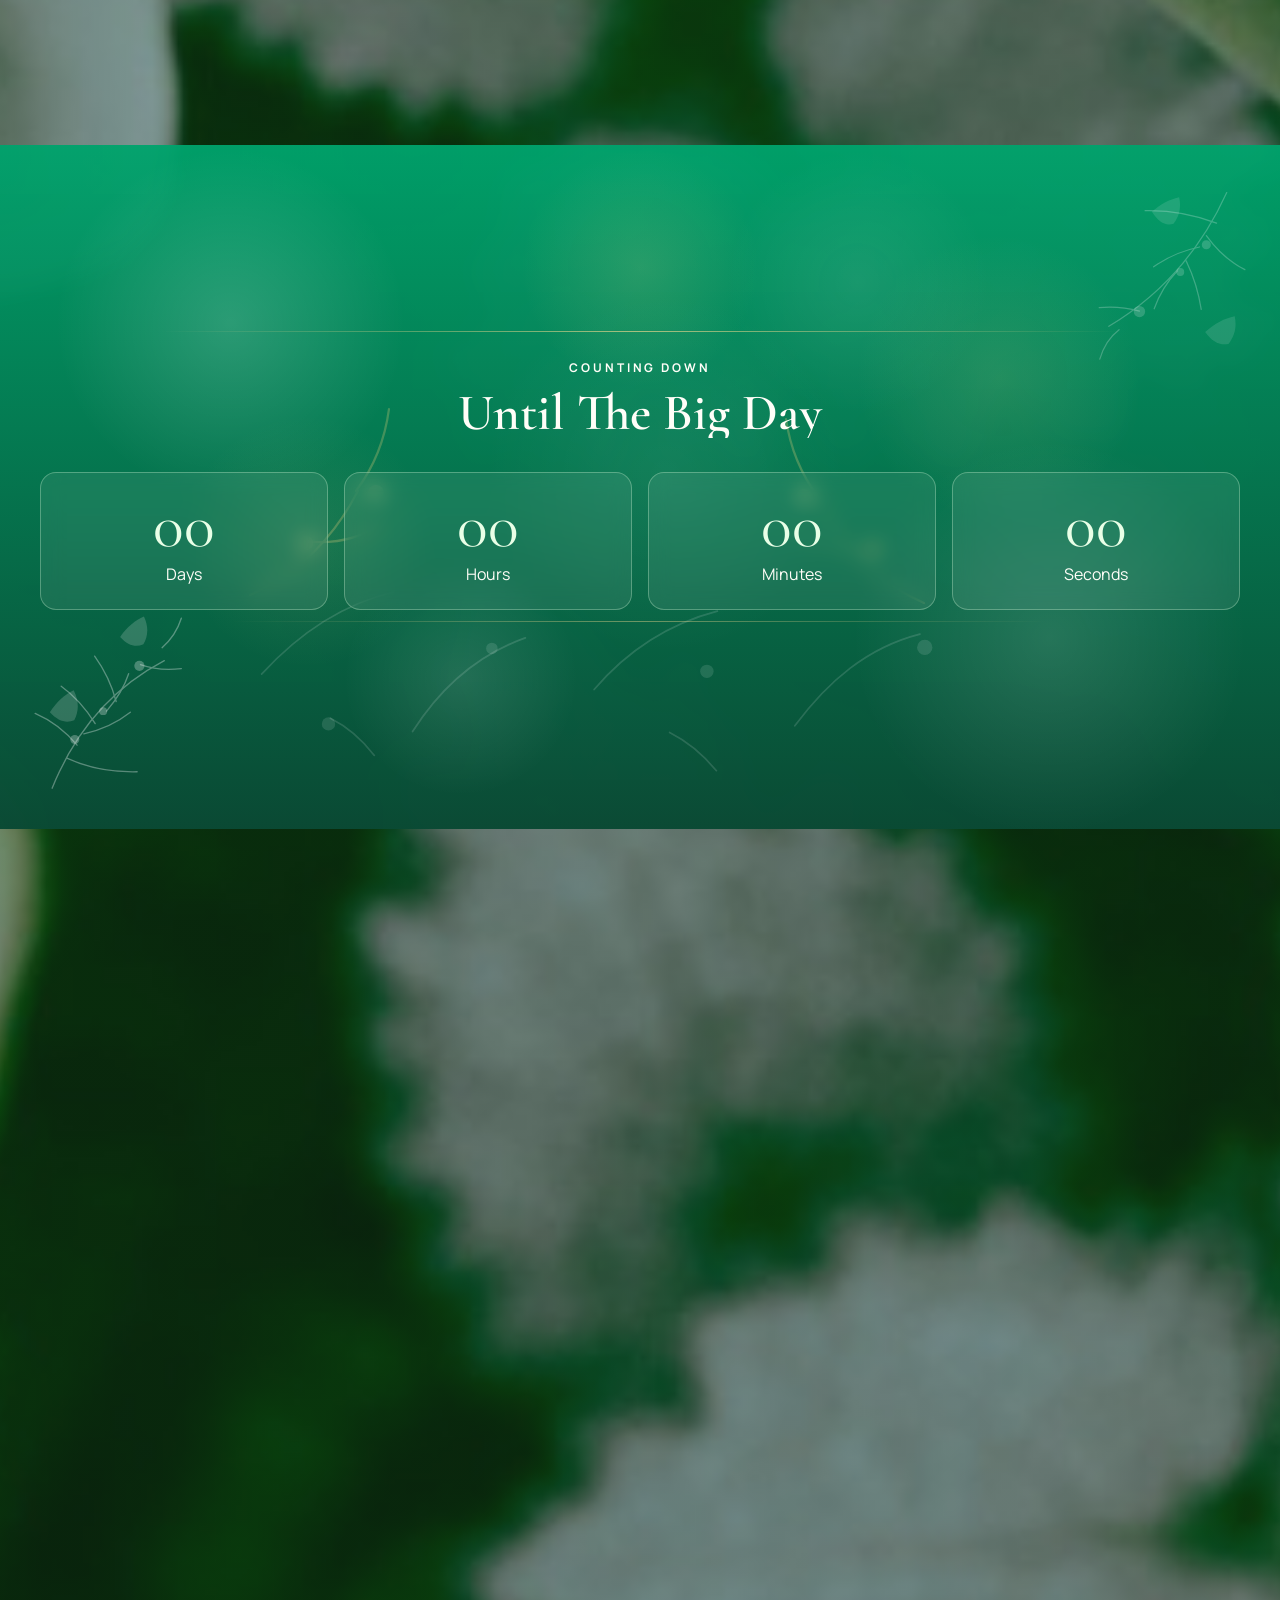
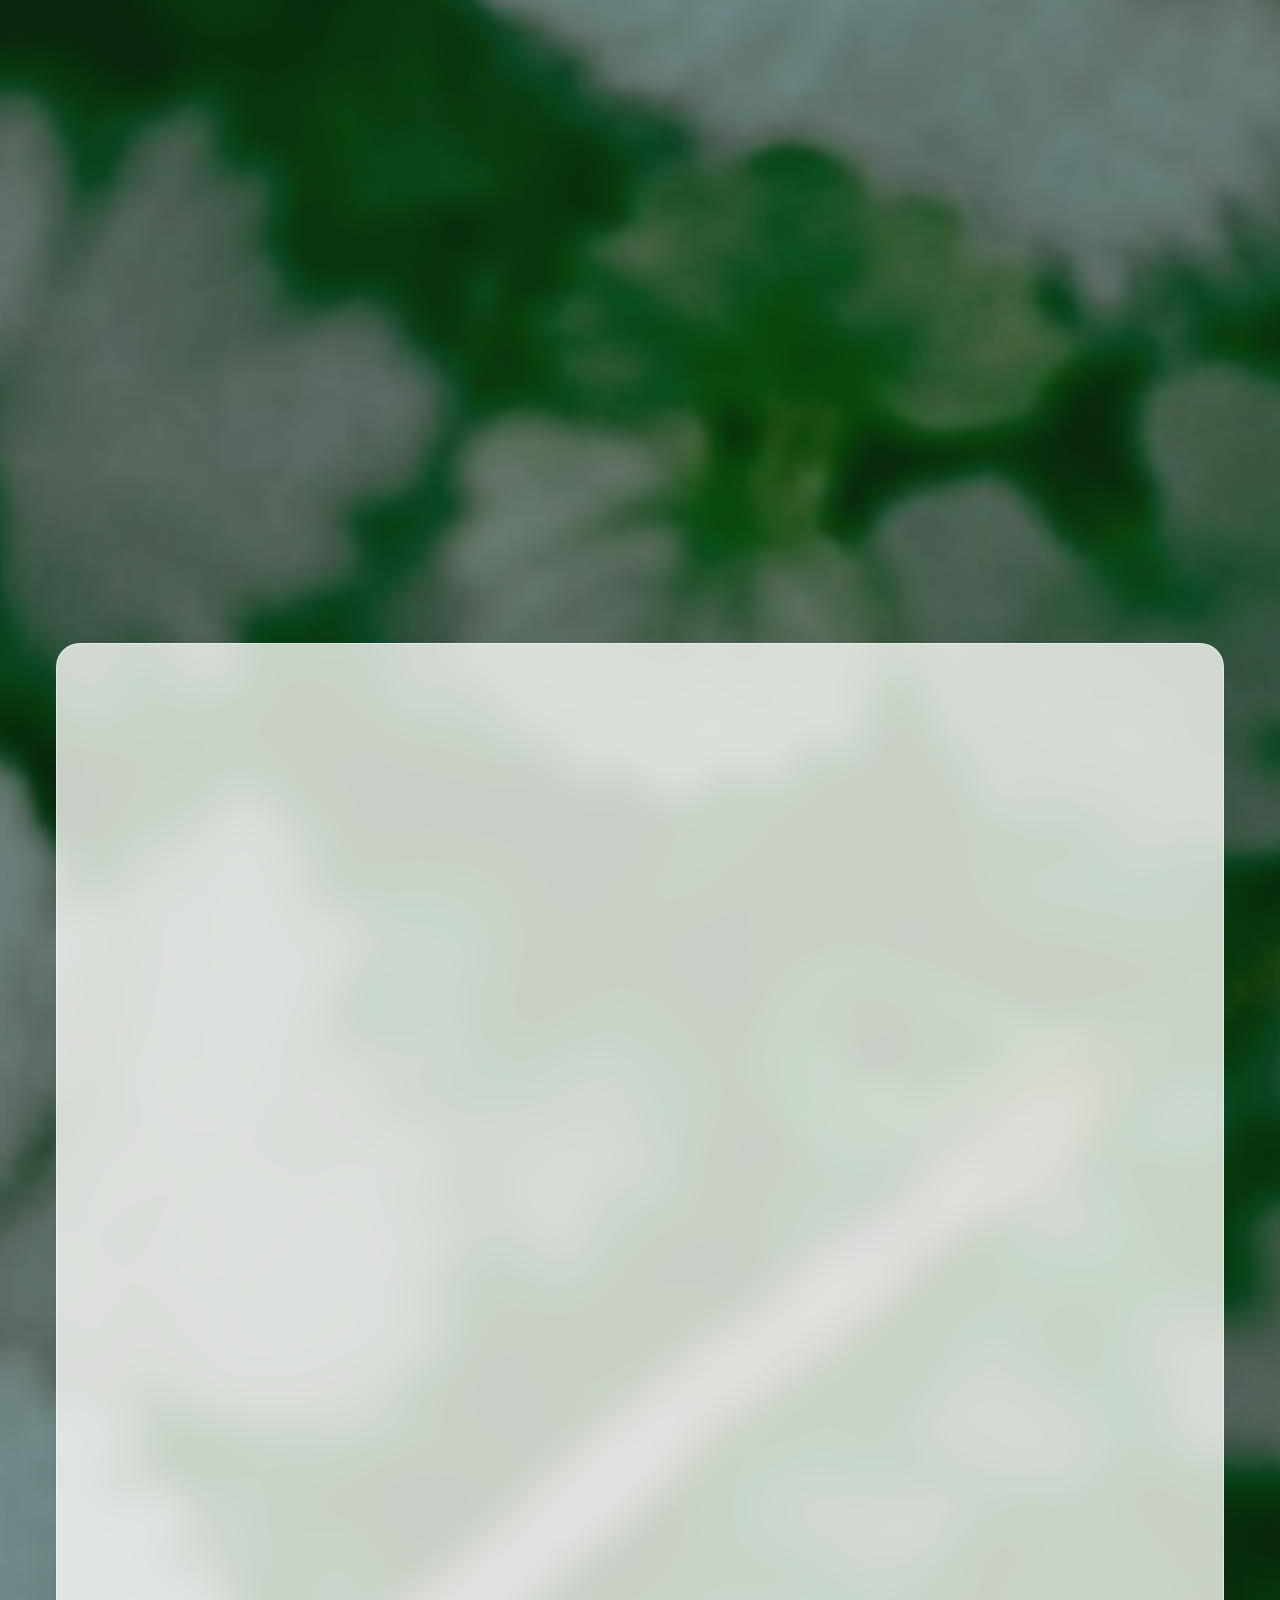
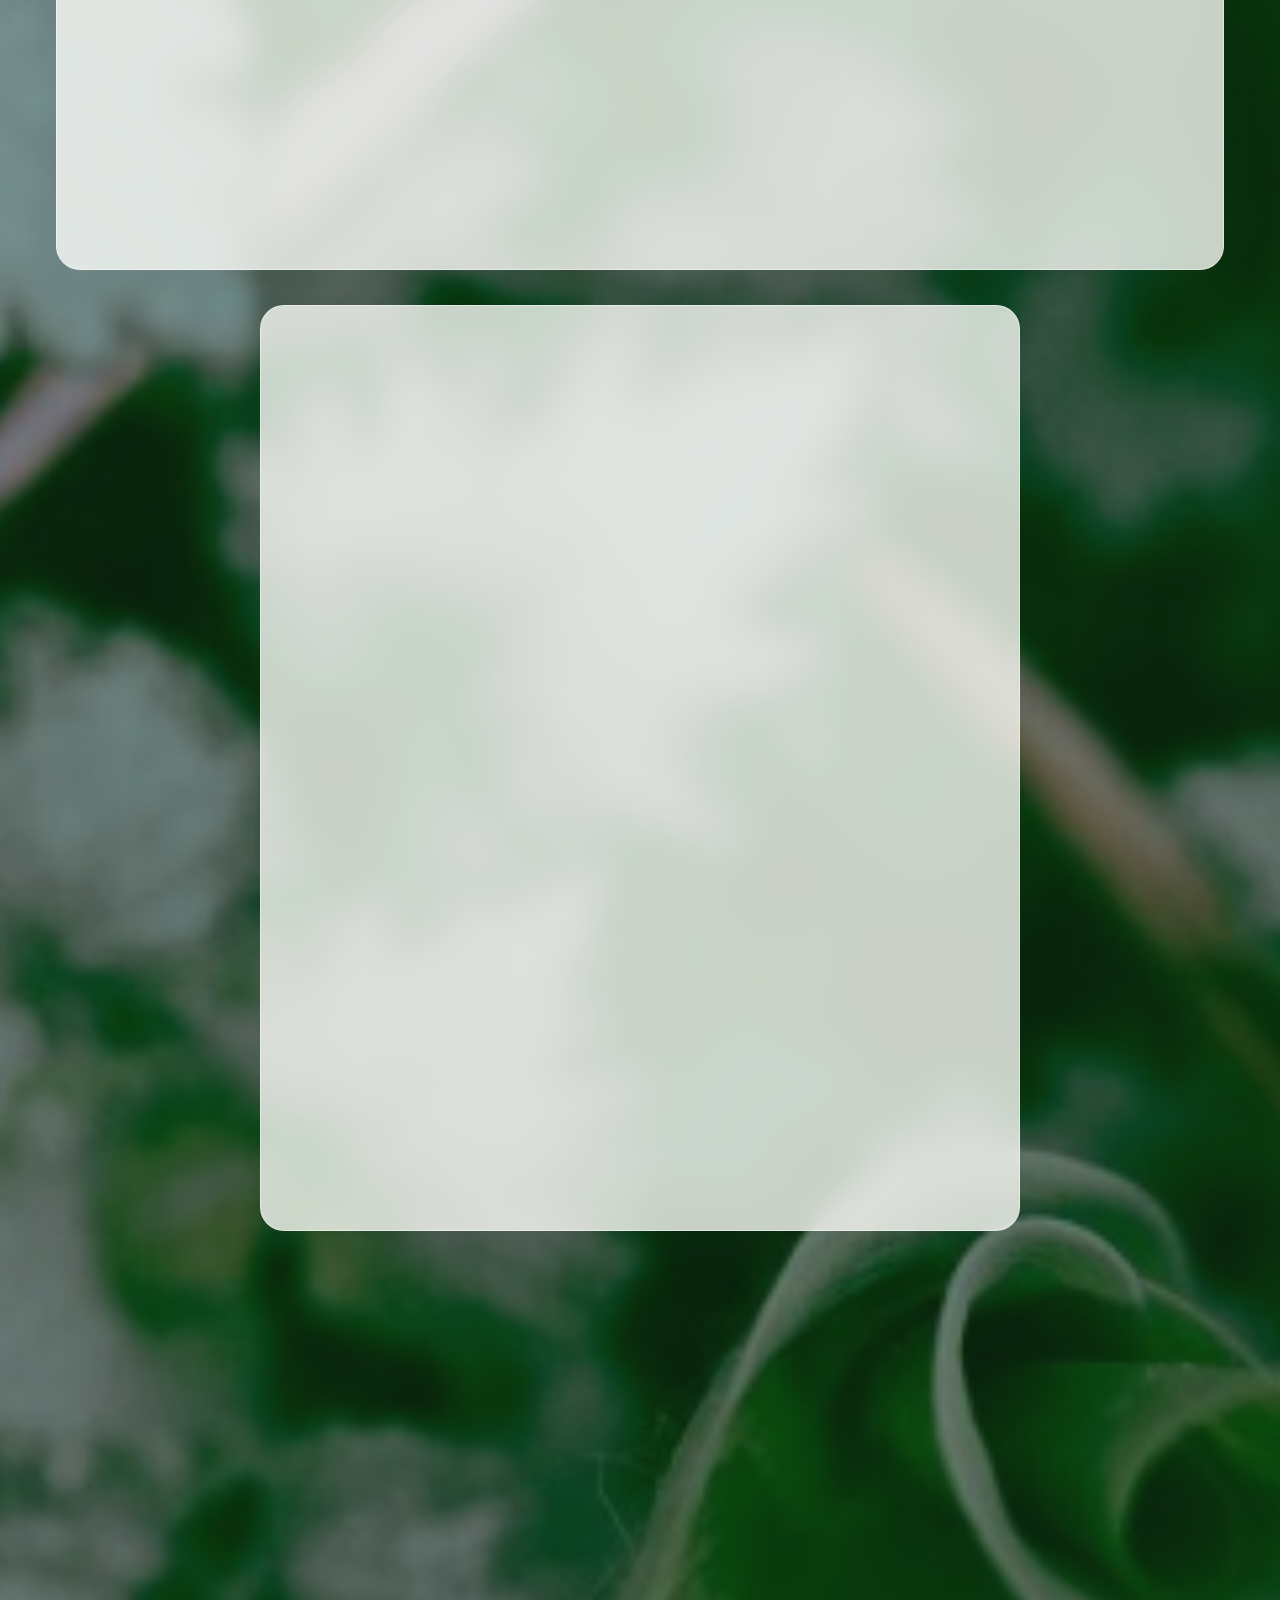
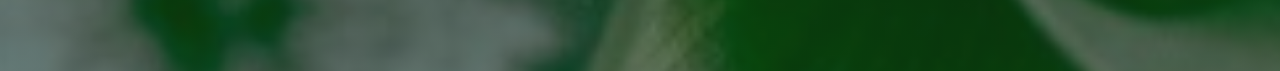
==== commit d4ed53f8: "Replace third slideshow photo" ====
--- a/details.html
+++ b/details.html
@@ -14,7 +14,7 @@
       href="https://fonts.googleapis.com/css2?family=Cinzel:wght@400;500;600;700&family=Cormorant+Garamond:wght@400;500;600;700&family=Manrope:wght@400;500;600;700&display=swap"
       rel="stylesheet"
     />
-    <link rel="stylesheet" href="styles.css?v=20260831b" />
+    <link rel="stylesheet" href="styles.css?v=20260908a" />
   </head>
   <body class="details-page">
     <div class="petal-shower" id="petal-shower" aria-hidden="true"></div>
@@ -252,7 +252,7 @@
                   <img class="gallery-slide__image" draggable="false" src="slideshow-02-proposal.jpeg" alt="The couple embracing beneath a flower arch" loading="lazy" decoding="async" />
                 </figure>
                 <figure class="gallery-slide">
-                  <img class="gallery-slide__image" draggable="false" src="slideshow-03-car.jpeg" alt="The couple holding a wedding newspaper beside a sports car" loading="lazy" decoding="async" />
+                  <img class="gallery-slide__image" draggable="false" src="slideshow-03-car-replacement.jpeg" alt="The couple holding a wedding newspaper beside a sports car" loading="lazy" decoding="async" />
                 </figure>
                 <figure class="gallery-slide">
                   <img class="gallery-slide__image" draggable="false" src="slideshow-04-car.jpeg" alt="The couple walking together in front of a sports car" loading="lazy" decoding="async" />
@@ -264,7 +264,7 @@
                   <img class="gallery-slide__image" draggable="false" src="slideshow-06-car.jpeg" alt="The couple posing beside a sports car with its doors open" loading="lazy" decoding="async" />
                 </figure>
                 <figure class="gallery-slide">
-                  <img class="gallery-slide__image" draggable="false" src="slideshow-07-car.jpeg" alt="The couple reading their wedding newspaper in front of a sports car" loading="lazy" decoding="async" />
+                  <img class="gallery-slide__image" draggable="false" src="slideshow-07-car-replacement.jpeg" alt="The couple reading their wedding newspaper in front of a sports car" loading="lazy" decoding="async" />
                 </figure>
                 <figure class="gallery-slide">
                   <img class="gallery-slide__image" draggable="false" src="slideshow-08-car.jpeg" alt="The couple posing in front of a sports car" loading="lazy" decoding="async" />
@@ -379,6 +379,6 @@
       <p class="site-footer__text">Created with <span class="site-footer__heart" aria-hidden="true"></span> by Kaveesha</p>
     </footer>
 
-    <script src="script.js?v=20260831b"></script>
+    <script src="script.js?v=20260908b"></script>
   </body>
 </html>
--- a/styles.css
+++ b/styles.css
@@ -2938,7 +2938,6 @@
 .gallery-slider__dot.is-active { background-color: #00a36c; }
 
 @media (max-width: 720px) {
-  .petal-shower { display: none; }
   #gallery {
     width: calc(100% + 16px);
     margin-inline: -8px;
